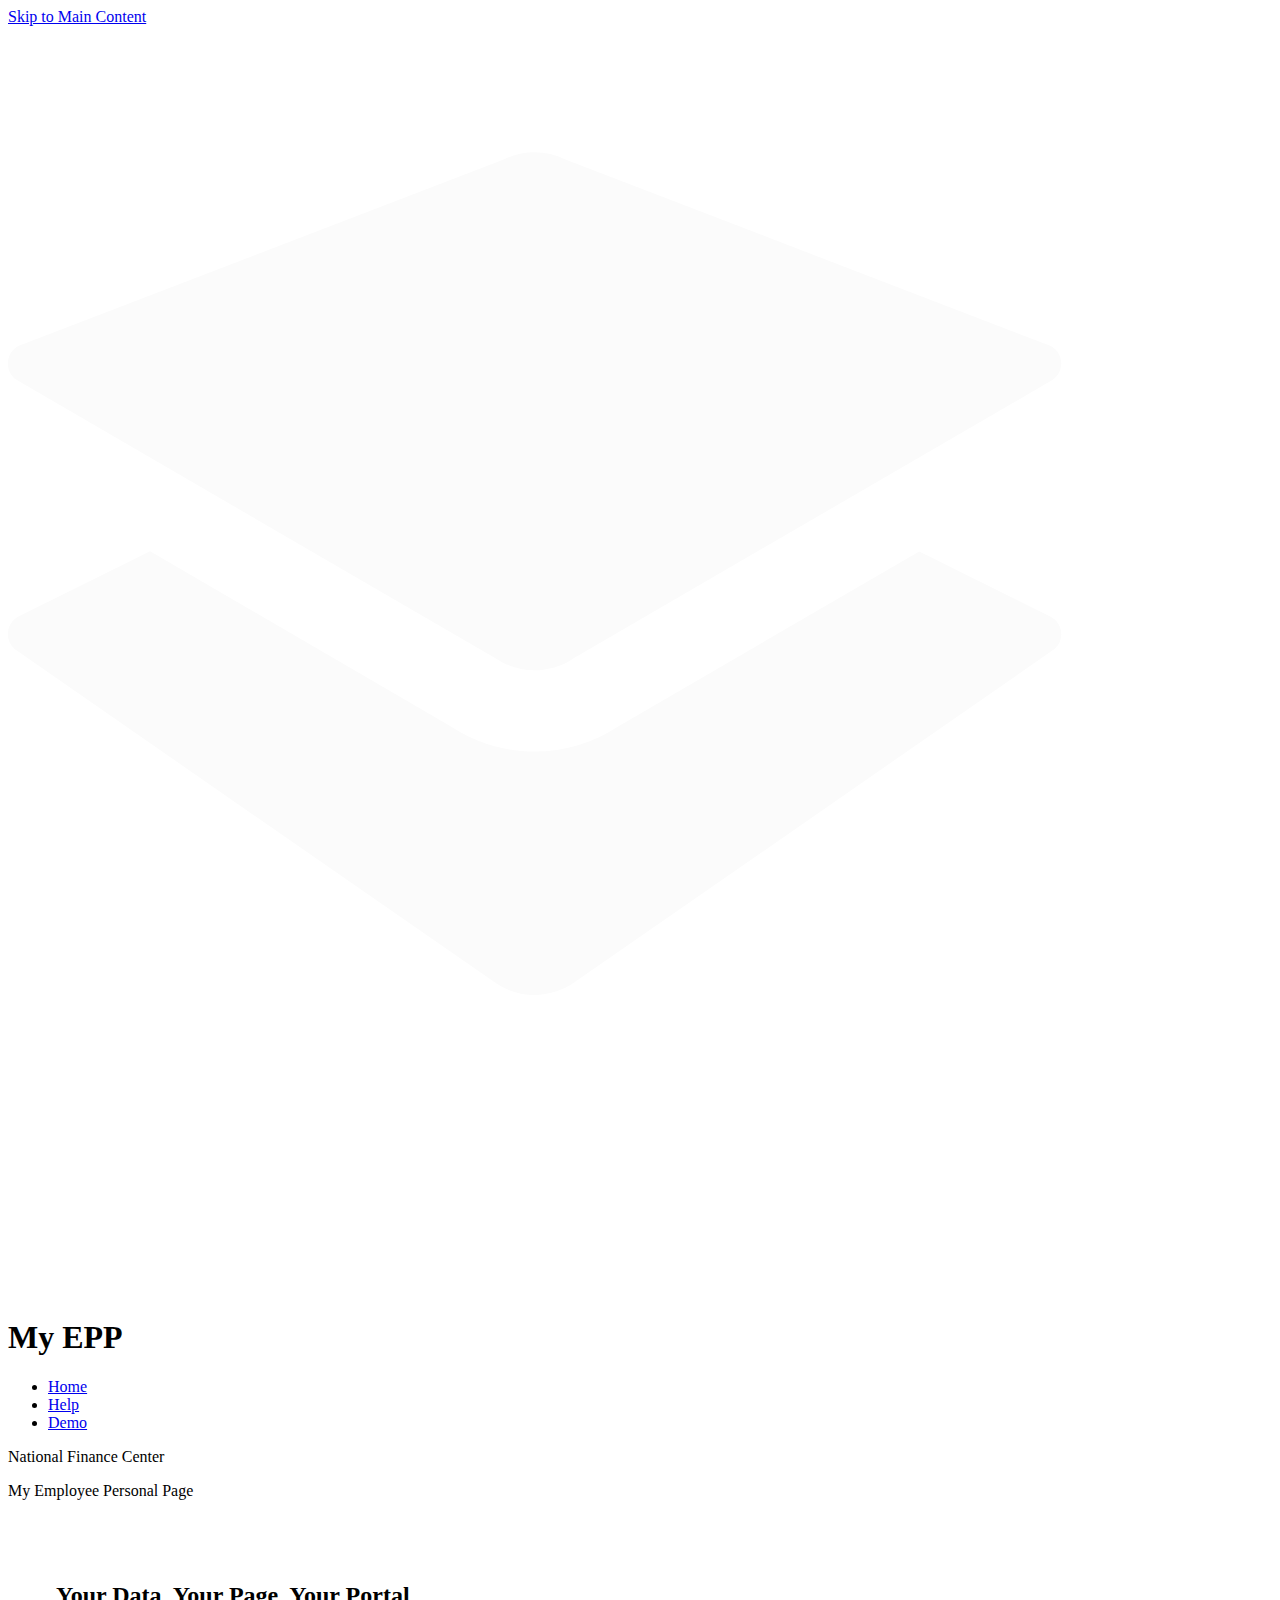
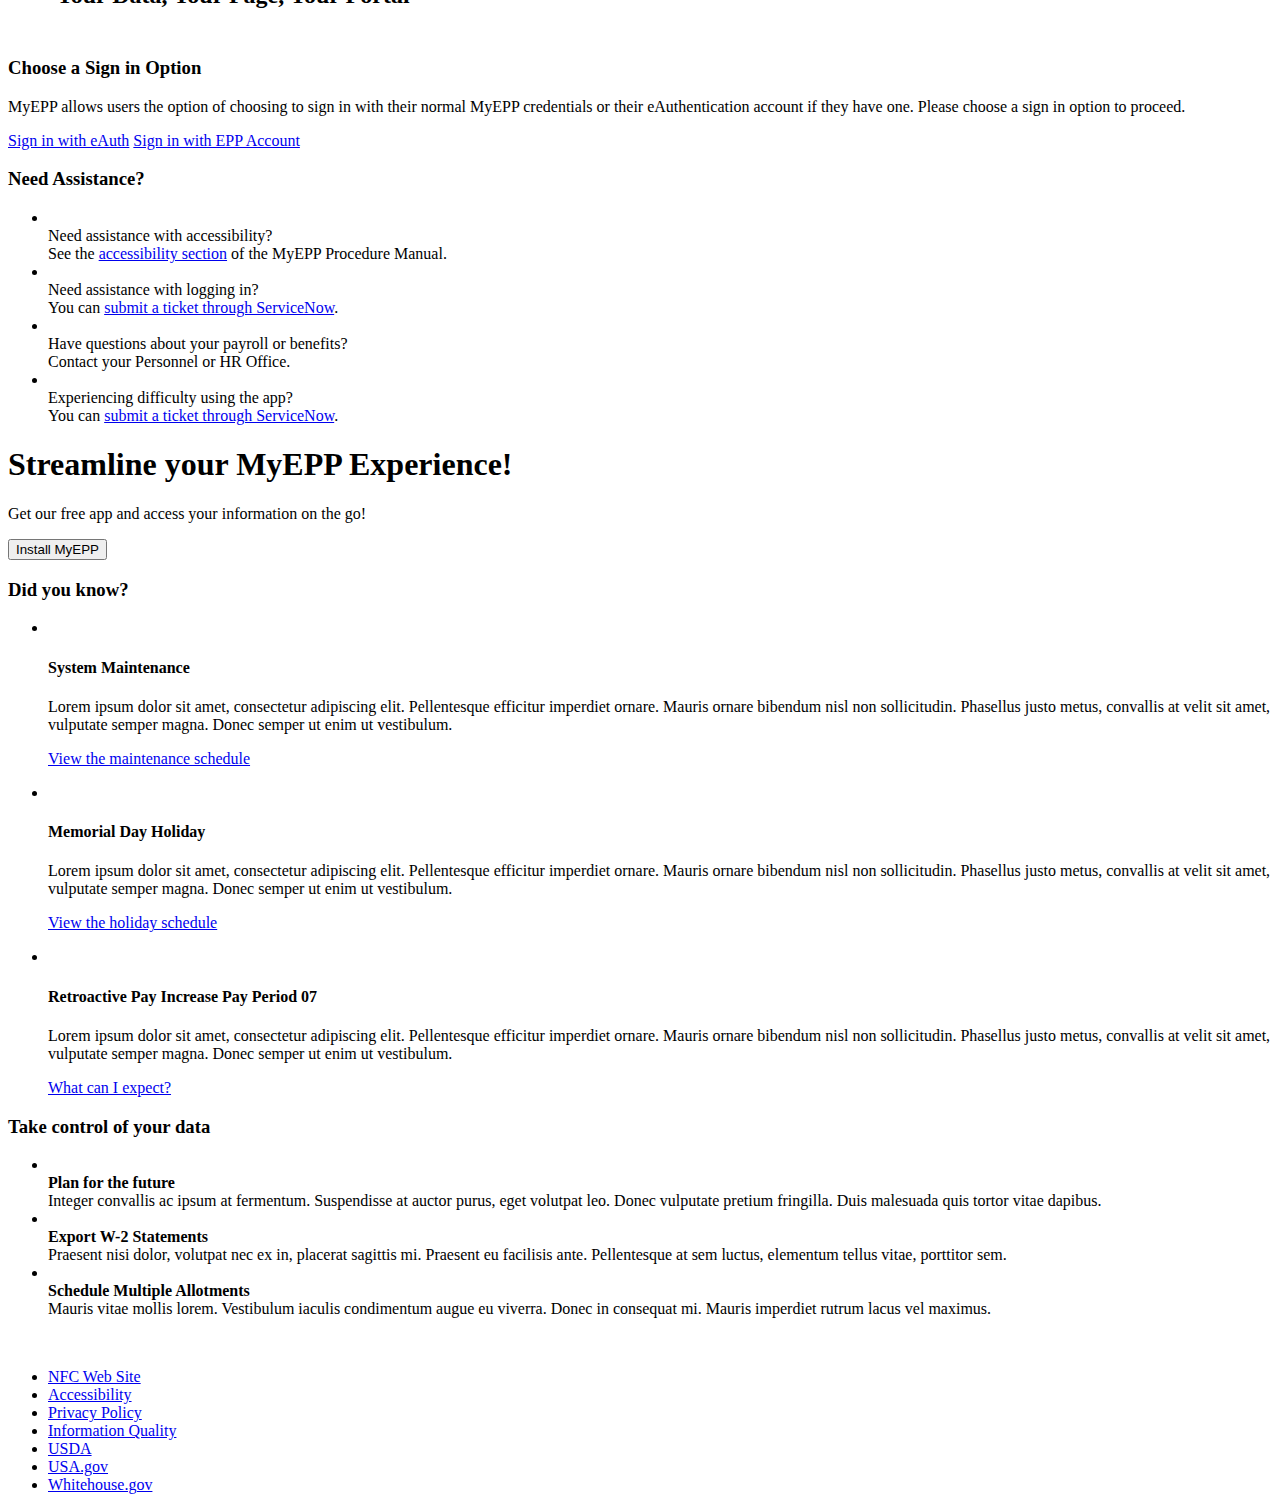
==== index.html @ 3a0acdc3 "initial commit" ====
<!DOCTYPE html>
<html lang="en">
<head>
    <meta charset="utf-8">
    <meta http-equiv="X-UA-Compatible" content="IE=edge">
    <title>My EPP</title>
	<meta name="viewport" content="width=device-width, initial-scale=1">
    <meta name="theme-color" content="#564451">
    <link rel="manifest" href="/manifest.json">
    <meta name="apple-mobile-web-app-capable" content="yes">
    <meta name="apple-mobile-web-app-status-bar-style" content="black">
    <meta name="apple-mobile-web-app-title" content="My EPP">
    <link rel="apple-touch-icon" href="/img/app-icons/512.png">
    <link href="/css/nfc.framework.css" type="text/css" rel="stylesheet">
    <link href="/css/theme.css" type="text/css" rel="stylesheet">
</head>
<body>
	<a href="#main" class="skip-content" id="skipnav">Skip to Main Content</a>
	<header class="header header--landing_page">
		<h1 class="header__logo align--left">
			<svg class="logo__icon" viewBox="0 0 24 24" role="presentation">
				<path fill="#FBFBFB" d="M9.248,11.601c0.45,0.313,1.05,0.313,1.5,0l9.088-5.281c0.236-0.164,0.21-0.518-0.048-0.646l-9.205-3.537
					c-0.368-0.183-0.802-0.183-1.17,0L0.208,5.674C-0.05,5.801-0.076,6.156,0.16,6.32L9.248,11.601z M19.788,10.811l-2.486-1.233
					l-5.725,3.327c-0.469,0.309-1.014,0.471-1.579,0.471s-1.11-0.163-1.579-0.471L2.698,9.576l-2.49,1.234
					c-0.258,0.128-0.284,0.482-0.048,0.646l9.088,6.309c0.45,0.313,1.05,0.313,1.5,0l9.088-6.309
					C20.072,11.293,20.046,10.939,19.788,10.811z"/>
			</svg>
			<span class="logo__text">My EPP</span>
	   </h1>

        <ul class="header--landing_page__menu">
            <li class="header--landing_page__menu__menu-item"><a href="/">Home</a></li>
            <li class="header--landing_page__menu__menu-item"><a href="#">Help</a></li>
            <li class="header--landing_page__menu__menu-item"><a href="#" class="button button--white">Demo</a></li>
        </ul>

	</header>
    <main id="main" class="main layout--one-column" role="main">
        <div class="landing-page__container">
            <div class="landing-page__container__banner">
                <div class="landing-page__container__banner__content">
                    <div class="landing-page__banner__text">
                        <p class="landing-page__banner__agency">National Finance Center</p>
                        <p class="landing-page__banner__app">My Employee Personal Page</p>
                    </div>
                    <img class="landing-page__banner__image" src="/img/epp_banner_comp.png" alt="" />
                </div>
            </div>
        </div>

    <h2 class="heading--large align--center" style="margin: 3rem">Your Data, Your Page, Your Portal</h2>
        
    <section class="landing-page__section flex-box" aria-label="Sign into MyEPP">
        <div class="card card--sign-in margin--auto">
            
            <h3 class="heading--medium align--center">Choose a Sign in Option</h3>

            <p>MyEPP allows users the option of choosing to sign in with their normal MyEPP credentials or their eAuthentication account if they have one. Please choose a sign in option to proceed.</p>

            <a href="warning.html" class="button button--gray button--full-width align--center">Sign in with eAuth</a>
            <a href="login.php" class="button button--gray button--full-width align--center">Sign in with EPP Account</a>

        </div>
        <div class="margin--auto">
            <h3 class="heading--medium">Need Assistance?</h3>
            <ul class="graphic-list">
                <li class="graphic-list__item">
                    <img src="img/a11y.svg" class="graphic-list__item__image" alt="" />
                    <div>
                        Need assistance with accessibility?<br>
                        See the <a href="#">accessibility section</a> of the MyEPP Procedure Manual.
                    </div>
                </li>
                <li class="graphic-list__item">
                    <img src="img/keys.svg" class="graphic-list__item__image" alt="" />
                    <div>
                        Need assistance with logging in?<br>
                        You can <a href="#">submit a ticket through ServiceNow</a>.
                    </div>
                </li>
                <li class="graphic-list__item">
                    <img src="img/benefits.svg" class="graphic-list__item__image" alt="" />
                    <div>
                        Have questions about your payroll or benefits?<br>
                        Contact your Personnel or HR Office.
                    </div>
                </li>
                <li class="graphic-list__item">
                    <img src="img/phone_gears.svg" class="graphic-list__item__image" alt="" />
                    <div>
                        Experiencing difficulty using the app?<br>
                        You can <a href="#">submit a ticket through ServiceNow</a>.
                    </div>
                </li>
            </ul>
        </div>
    </section>
    <aside class="install_pwa">
        <div style="margin: auto">
            <h1 class="heading--small">Streamline your MyEPP Experience!</h1>
            <p>Get our free app and access your information on the go!</p>
        </div>
        <button id="add_to_homescreen" class="button button--white">Install MyEPP</button>
    </aside>
    <section class="landing-page__section" aria-labelledby="did_you_know">
        <h3 id="did_you_know" class="heading--small">Did you know?</h3>
        <ul class="news-box">
            <li class="news-box__article">
                <img src="img/news/maintenance.jpg" alt="" />
                <h4 class="heading--label">System Maintenance</h4>
                <p>Lorem ipsum dolor sit amet, consectetur adipiscing elit. Pellentesque efficitur imperdiet ornare. Mauris ornare bibendum nisl non sollicitudin. Phasellus justo metus, convallis at velit sit amet, vulputate semper magna. Donec semper ut enim ut vestibulum.</p>
                <p><a href="#">View the maintenance schedule</a></p>
            </li>
            <li class="news-box__article">
                <img src="img/news/memorialday.jpg" alt="" />
                <h4 class="heading--label">Memorial Day Holiday</h4>
                <p>Lorem ipsum dolor sit amet, consectetur adipiscing elit. Pellentesque efficitur imperdiet ornare. Mauris ornare bibendum nisl non sollicitudin. Phasellus justo metus, convallis at velit sit amet, vulputate semper magna. Donec semper ut enim ut vestibulum.</p>
                <p><a href="#">View the holiday schedule</a></p>
            </li>
            <li class="news-box__article">
                <img src="img/news/payincrease.jpg" alt="" />
                <h4 class="heading--label">Retroactive Pay Increase Pay Period 07</h4>
                <p>Lorem ipsum dolor sit amet, consectetur adipiscing elit. Pellentesque efficitur imperdiet ornare. Mauris ornare bibendum nisl non sollicitudin. Phasellus justo metus, convallis at velit sit amet, vulputate semper magna. Donec semper ut enim ut vestibulum.</p>
                <p><a href="#">What can I expect?</a></p>
            </li>
        </ul>
    </section>
    <section class="landing-page__section flex-box" aria-labelledby="control-your-data">
        <div class="margin--auto">
            <h3 class="heading--small" id="control-your-data">Take control of your data</h3>
            <ul class="graphic-list">
                <li class="graphic-list__item">
                    <img src="img/wallet.svg" class="graphic-list__item__image" alt="" />
                    <div>
                        <strong>Plan for the future</strong><br>
                        Integer convallis ac ipsum at fermentum. Suspendisse at auctor purus, eget volutpat leo. Donec vulputate pretium fringilla. Duis malesuada quis tortor vitae dapibus.
                    </div>
                </li>
                <li class="graphic-list__item">
                    <img src="img/export.svg" class="graphic-list__item__image" alt="" />
                    <div>
                        <strong>Export W-2 Statements</strong><br>
                        Praesent nisi dolor, volutpat nec ex in, placerat sagittis mi. Praesent eu facilisis ante. Pellentesque at sem luctus, elementum tellus vitae, porttitor sem.
                    </div>
                </li>
                <li class="graphic-list__item">
                    <img src="img/mobile_payments.svg" class="graphic-list__item__image" alt="" />
                    <div>
                        <strong>Schedule Multiple Allotments</strong><br>
                        Mauris vitae mollis lorem. Vestibulum iaculis condimentum augue eu viverra. Donec in consequat mi. Mauris imperdiet rutrum lacus vel maximus. 
                    </div>
                </li>
            </ul>
        </div>
        <img src="img/data_analysis.svg" class="margin--auto" style="max-width: 600px;width:100%" alt="" />
    </section>
        
        
    
    </main>
    <footer id="footer" class="footer">
        <ul class="footer__menu">
			<li class="footer__menu__item"><a href="https://nfc.usda.gov/">NFC Web Site</a></li>
            <li class="footer__menu__item"><a href="https://nfc.usda.gov/AdditionalResources/accessibility.php" target="_blank">Accessibility</a></li>
            <li class="footer__menu__item"><a href="https://www.nfc.usda.gov/AdditionalResources/privacy_policy.php">Privacy Policy</a></li>
            <li class="footer__menu__item"><a href="https://www.nfc.usda.gov/AdditionalResources/information_quality.php" target="_blank">Information Quality</a></li>
            <li class="footer__menu__item"><a href="https://www.usda.gov" target="_blank">USDA</a></li>
            <li class="footer__menu__item"><a href="http://www.usa.gov" target="_blank">USA.gov</a></li>
	        <li class="footer__menu__item"><a href="https://www.whitehouse.gov" target="_blank">Whitehouse.gov</a></li>
        </ul>

    </footer>
    <script src="/js/jquery-3.4.1.min.js"></script>
	<script src="/js/nfc.framework.js"></script>
	<script src="/js/epp.js"></script>
	<script>
		$('#dd__menu').DropDown();
	</script>
</body>
</html>
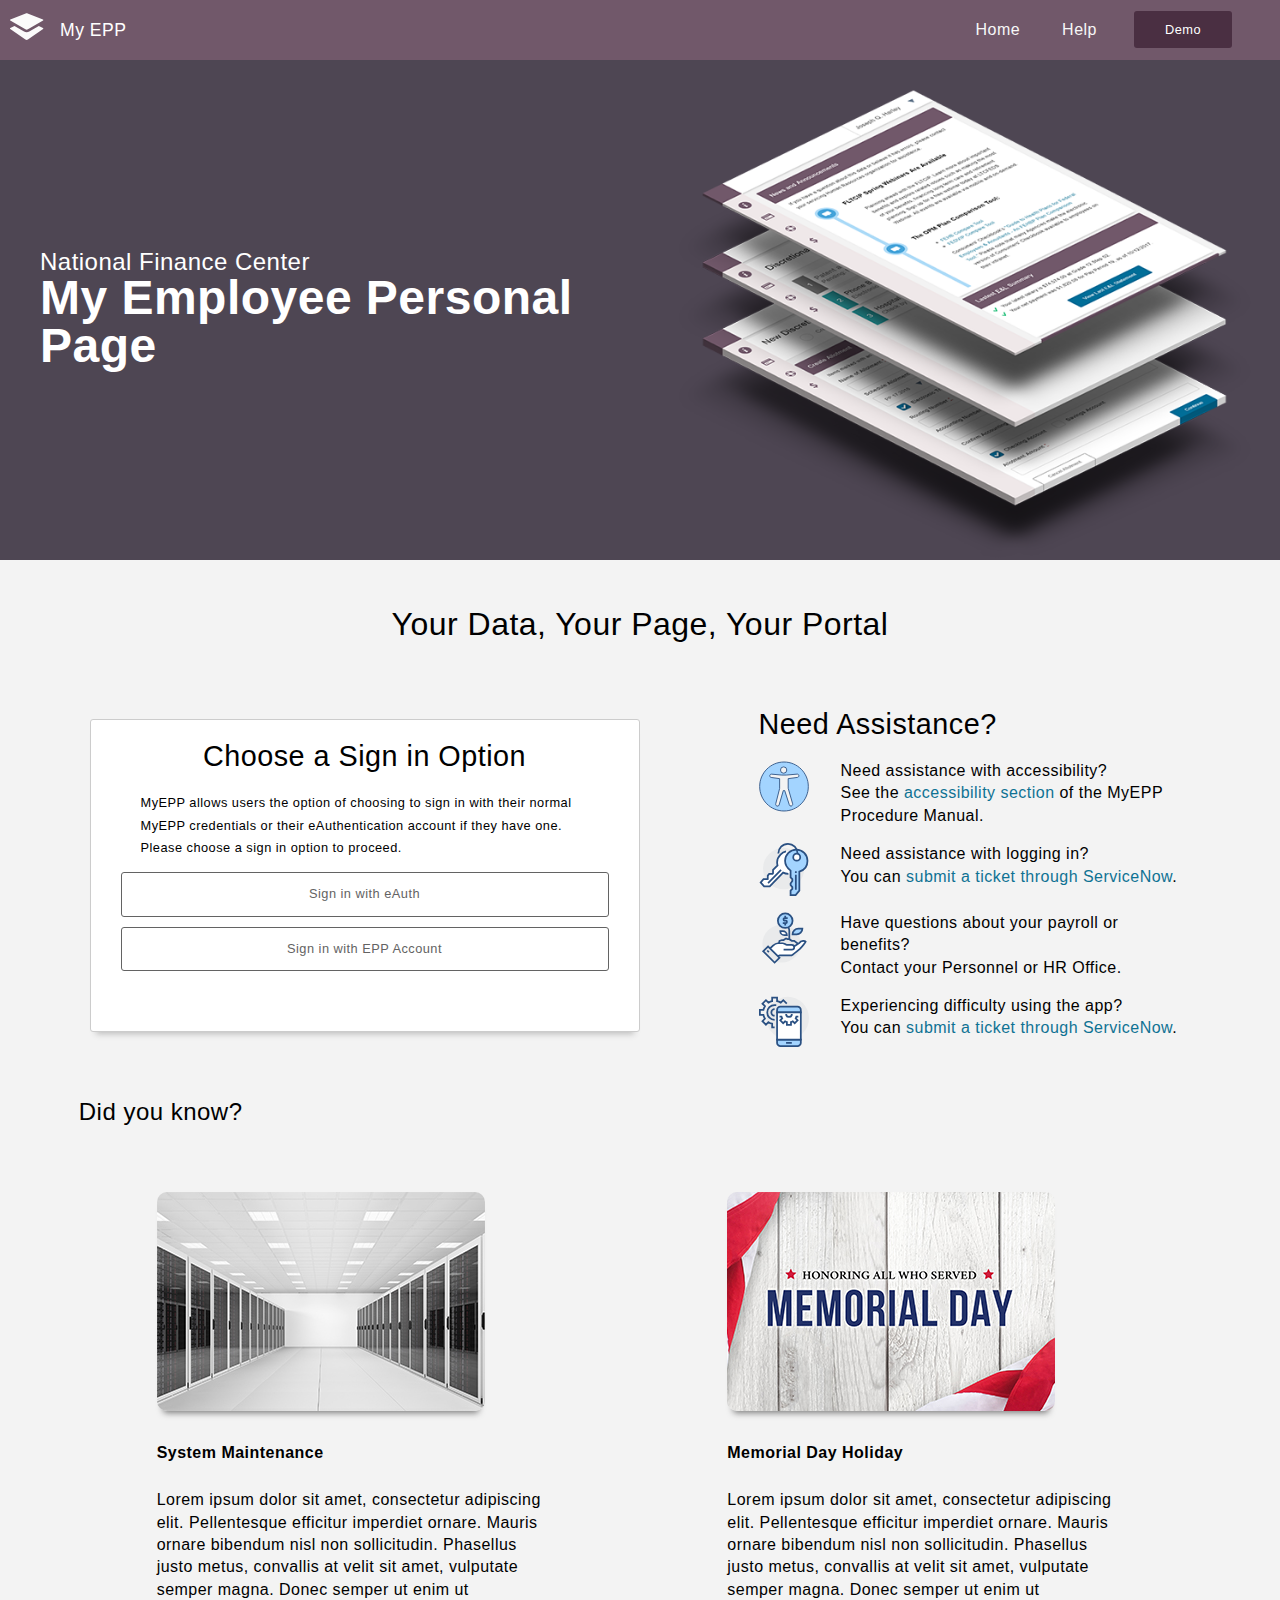
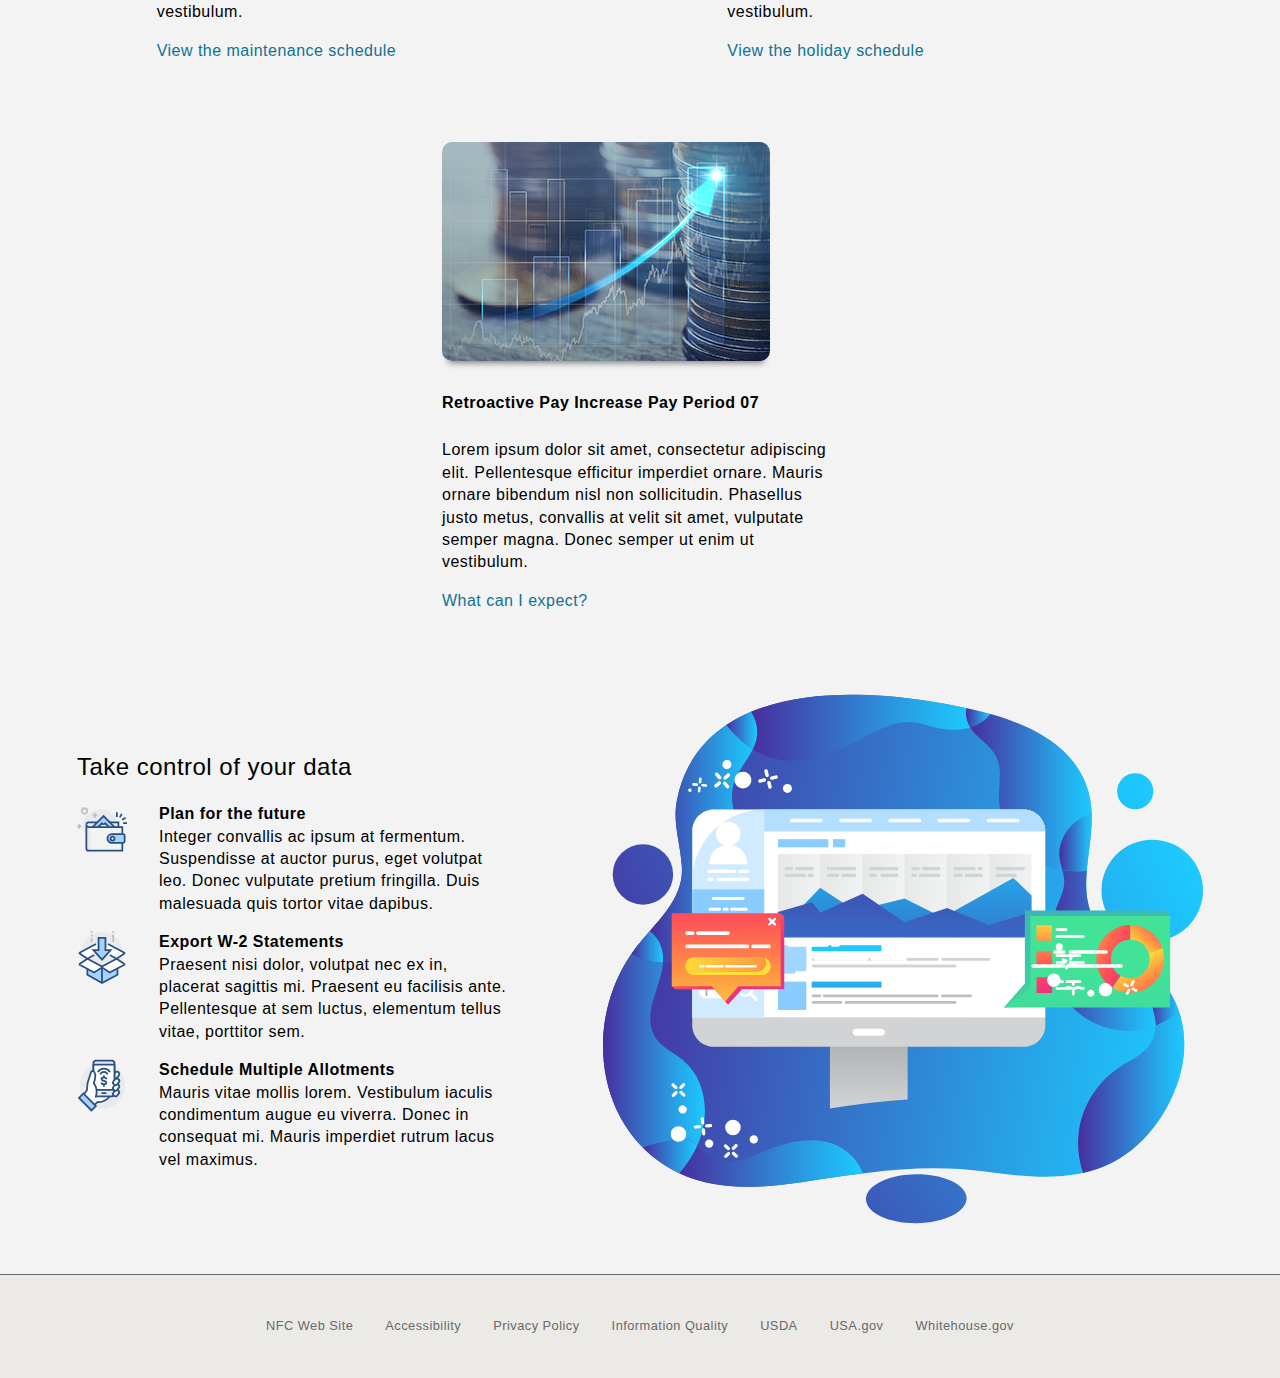
==== commit abe77b1b: "update" ====
--- a/index.html
+++ b/index.html
@@ -10,7 +10,7 @@
     <meta name="apple-mobile-web-app-capable" content="yes">
     <meta name="apple-mobile-web-app-status-bar-style" content="black">
     <meta name="apple-mobile-web-app-title" content="My EPP">
-    <link rel="apple-touch-icon" href="/img/app-icons/512.png">
+    <link rel="apple-touch-icon" href="/img/app-icons/apple-icon.png">
     <link href="/css/nfc.framework.css" type="text/css" rel="stylesheet">
     <link href="/css/theme.css" type="text/css" rel="stylesheet">
 </head>
--- a/css/nfc.framework.css
+++ b/css/nfc.framework.css
@@ -0,0 +1,3010 @@
+/* ==========================================================================
+   Base CSS Styles
+   ========================================================================== */
+
+/**
+ * 
+ *
+ */
+ 
+* { box-sizing: border-box; }
+
+html, body {
+    margin: 0;
+    font-family: sans-serif;
+    line-height: 1.4rem;
+	letter-spacing: .03rem;
+	height: 100vh;
+}
+
+body {
+    background-color: #f3f3f3;
+	font-size: 16px;
+	display: grid;
+    grid-template-columns: 250px auto;
+    grid-template-rows: 60px auto;
+	/* IE Fix */
+	display: -ms-grid;
+    -ms-grid-columns: 250px 1fr;
+    -ms-grid-rows: 60px 1fr;
+}
+
+ins {
+	text-decoration: none;
+}
+
+a {
+    text-decoration: none;
+    color: #0f7293;
+}
+
+a:hover {
+    text-decoration: underline;
+}
+
+:focus {
+    outline: 0;
+    border-color: #1589ee;
+    box-shadow: 0 0 3px #0070D2;
+}
+
+/* IE 11 is putting focus on body element, so visually we hide that since the body element shouldn't receive focus */
+body:focus {
+    outline: 0;
+    border: none;
+    box-shadow: none;
+}
+
+input[type="text"]::-webkit-input-placeholder {
+  color: #595959;
+  font-size: .8rem;
+}
+
+input[type="text"]:-moz-placeholder { /* Firefox 18- */
+  color: #595959;
+  font-size: .8rem;
+}
+
+input[type="text"]::-moz-placeholder { /* Firefox 19+ */
+  color: #595959;
+  font-size: .8rem;
+}
+
+input[type="text"]:-ms-input-placeholder { /* IE 10+ */
+  color: #595959;
+  font-size: .8rem;
+}
+
+input[type="text"]::-ms-input-placeholder { /* Edge */
+  color:#595959;
+  font-size: .8rem;
+}
+
+input[type="text"]:placeholder-shown { /* Standard one last! */
+  color: #595959;
+  font-size: .8rem;
+}
+
+main, header, nav, aside, footer {
+	display: block;
+}
+
+svg { pointer-events: none; } /* IE11 and Edge fix for improper event propagation on SVG USE elements (https://stackoverflow.com/a/26963621) */
+
+
+/* ==========================================================================
+   Application Layout
+   ========================================================================== */
+
+/**
+ * Each application can consist of either a two column or three column layout.
+ * The first column is always the navigation (<nav>), second column is main (<main>) content,
+ * and the option addition of a third (<aside>) column is available.
+ * 
+ *
+ */
+
+.header {
+	display: flex;
+	justify-content: space-between;
+	align-content: center;
+	width: 100%;
+	height: 60px;
+	background-color: #ffffff;
+	white-space: nowrap;
+	box-shadow: 0 8px 6px -6px rgb(189, 189, 189);
+	grid-column-start: 1;
+    grid-column-end: span 2;
+	grid-row-start: 1;
+	/* IE Fix */
+	-ms-grid-column: 1;
+   	-ms-grid-column-span: 2;
+	-ms-grid-row: 1;
+}
+
+.header__logo {
+	width: 250px;
+	margin: 0;
+	background-color: #139dcc;
+	color: #ffffff;
+	text-align: center;
+	font-weight: normal;
+	position: relative;
+	z-index: 1;
+	vertical-align: middle;
+	transition: .3s ease width;	
+	flex-shrink: 0;
+	display: flex;
+	align-items: center;
+}
+
+.logo__icon {
+	width: 40px;
+	height: 40px;
+	margin: 0 10px;
+	vertical-align: middle;
+}
+
+.logo__text {
+	font-size: 1.1rem;
+    vertical-align: middle;
+	display: block;
+}
+
+main {
+    display: block;
+}
+
+.sidebar {
+	height: 100%;
+    background-color: #f7f7f7;
+    width: 310px;
+    color: #393939;
+    padding: 20px 10px 0;
+    position: absolute;
+    top: 59px;
+    right: 0;
+    transition: .3s ease width;
+}
+
+.layout--one-column {
+    grid-column-end: span 2;
+	grid-row-start: 2;
+	/* IE Fix */
+	-ms-grid-column-span: 2;
+	-ms-grid-row: 2;
+}
+
+.layout--two-column {
+	grid-column-start: 2;
+	grid-row-start: 2;
+	/* IE Fix */
+	-ms-grid-column: 2;
+	-ms-grid-row: 2;
+}
+
+.collapse-navigation {
+	grid-template-columns: 60px auto;
+	/* IE Fix */
+	-ms-grid-columns: 60px 1fr;
+}
+
+.collapse-navigation .header__logo {
+    width: 60px;
+}
+
+.collapse-navigation .logo__icon {
+	margin: auto;
+	position: absolute;
+	top: 0;
+	left: 0;
+	right: 0;
+	bottom: 0;
+}
+
+.collapse-navigation .logo__text {
+    text-indent: -9999px;
+}
+
+.collapse-navigation .menu__container {
+    width: 60px;
+}
+
+.collapse-navigation .menu .menu__item {
+    padding: 14px;
+    position: relative;
+}
+
+.collapse-navigation .menu .menu__item + dd {
+    left: 59px;
+}
+
+.collapse-navigation .menu__item .icon {
+    float: none;
+    margin: 0;
+}
+
+.collapse-navigation .menu__item__label {
+	background-color: #333333;
+	color: #ffffff;
+	padding: 5px 10px;
+	border-radius: 0 5px 5px 0;
+	position: relative;
+	top: 0;
+	left: 40px;
+	opacity: 0;
+	transition: .3s ease opacity, .3s ease transform;
+	display: inline-block;
+	transform-origin: left;
+	transform: scale(0);
+}
+
+.collapse-navigation .menu__item:hover .menu__item__label, .menu__item:focus .menu__item__label {
+	opacity: 1;
+	transform: scale(1);
+}
+
+.collapse-navigation .menu__item__label:before {
+    content: '';
+    border-color: transparent #333333 transparent transparent;
+    border-style: solid;
+    border-width: 16px;
+    height: 0px;
+    width: 0px;
+    position: absolute;
+    left: -32px;
+    top: 0px;
+}
+
+/* ==========================================================================
+   Utility Classes
+   ========================================================================== */
+
+/**
+ * This section declares the utility classes for alignment, floats, floating columns, etc.
+ *
+ */
+
+/* Alignment modifiers
+   ========================================================================== */
+
+.align--center {
+	text-align: center;
+}
+
+.align--right {
+	text-align: right;
+}
+
+.align--left {
+	text-align: left;
+}
+
+.align--top {
+	vertical-align: top;
+}
+
+.align--middle {
+	vertical-align: middle;
+}
+
+.align--bottom {
+	vertical-align: bottom;
+}
+
+/* Position modifiers
+   ========================================================================== */
+
+.position--top {
+	position: absolute;
+    top: 0;
+}
+
+.position--right {
+	position: absolute;
+    right: 0;
+}
+
+.position--bottom {
+	position: absolute;
+    bottom: 0;
+}
+
+.position--left {
+	position: absolute;
+    left: 0;
+}
+
+.position--center {
+	position: absolute;
+    top: 0;
+    bottom: 0;
+    left: 0;
+    right: 0;
+    height: 1.3rem;
+    margin: auto;
+	padding: 0 5px;
+}
+
+.position--relative {position: relative;}
+
+
+/* Float modifiers
+   ========================================================================== */
+
+.float--right {
+	float: right;
+	margin: 0 0 0 20px;
+	max-width: 100%;
+}
+
+.float--left {
+	float: left;
+	margin: 0 20px 0 0;
+	max-width: 100%;
+}
+
+.float--clearfix {
+	clear: both;
+}
+
+.float--two-columns {
+	width: 45%;
+}
+
+.float--three-columns {
+	width: 30%;
+}
+
+/* Margin modifiers
+   ========================================================================== */
+
+.margin--auto {
+    margin: auto !important;
+}
+
+
+/* Overflow classes
+   ========================================================================== */
+
+.overflow--visible {
+	overflow: visible;
+}
+
+.overflow--hidden {
+	overflow: hidden;
+}
+
+.--vertical-scroll {
+	overflow-y: auto;
+}
+
+.--horizontal-scroll {
+	overflow-x: auto;
+}
+
+/* ==========================================================================
+   Typography
+   ========================================================================== */
+
+/**
+ * This section declares the utility classes for headings, paragraps, and more.
+ *
+ */
+
+.heading--large {
+	font-size: 2rem !important;
+	font-weight: normal !important;
+	line-height: 2rem;
+	margin: 20px 0;
+}
+
+.heading--medium {
+	font-size: 1.8rem !important;
+	font-weight: normal !important;
+	line-height: 2rem;
+	margin: 20px 0;
+}
+
+.heading--small {
+	font-size: 1.5rem !important;
+	font-weight: normal !important;
+	line-height: 2rem;
+	margin: 20px 0;
+}
+
+.heading--label {
+	font-size: 1rem !important;
+	font-weight: bold !important;
+	line-height: 2rem;
+	margin: 20px 0;
+}
+
+/* Striped headers with color modifiers (default is gray)
+   ========================================================================== */
+
+.heading--striped {
+	background-size: 40px 40px;
+	background-image: linear-gradient(135deg, rgba(255, 255, 255, .05) 25%, transparent 25%, transparent 50%, rgba(255, 255, 255, .05) 50%, rgba(255, 255, 255, .05) 75%, transparent 75%, transparent);
+	background-color: #5f5f5f;
+    color: #ffffff;
+	/*padding: .5em 1rem;*/
+	border-radius: 3px 3px 0 0;
+}
+
+.heading--striped.heading--striped-blue {
+	background-color: #016e98;
+}
+
+.heading--striped.heading--striped-green {
+	background-color: #37884f;
+}
+
+.heading--striped.heading--striped-red {
+	background-color: #883737;
+}
+
+/* Text adjustments
+   ========================================================================== */
+   
+   .nowrap {
+	   white-space:nowrap;
+   }
+
+/* ==========================================================================
+   Icon Styles
+   ========================================================================== */
+
+/**
+ * 
+ *
+ */
+
+.icon {
+    width: 31px;
+    height: 30px;
+	fill: #5f697b;
+    display: inline;
+    margin: 0 auto;
+	vertical-align: middle;
+	flex-shrink: 0;
+	transition: .3s ease fill;
+}
+
+.icon--small {
+	width: 20px;
+	height: 20px;
+}
+
+.icon--medium {
+  width: 50px;
+  height: 50px;
+  fill: rgb(43, 49, 65);
+}
+
+.icon--large {
+  width: 100px;
+  height: 100px;
+  fill: rgb(43, 49, 65);
+}
+
+.heading__icon {
+	margin: 0 10px 0 0;
+}
+
+.icon--primary {
+	fill: #139dcc;
+}
+
+.icon--secondary {
+	fill: #ffffff;
+}
+
+/* ==========================================================================
+   Links
+   ========================================================================== */
+
+.link__container {
+	overflow: hidden;
+	padding: 30px 0;
+}
+
+.link--cover {
+	position: absolute;
+    top: 0;
+    left: 0;
+	right: 0;
+	margin: auto;
+    background: rgba(14,77,99, 0.95);
+	color: #ffffff;
+	font-size: 1.2rem;
+	height: 150%;
+	opacity: 0;
+	transition: .2s ease opacity;
+}
+
+.link--cover:hover, .link--cover:focus {
+	opacity: 1;
+}
+
+.link__text {
+	position: absolute;
+    left: 0;
+    right: 0;
+    margin: auto;
+    top: 30%;
+    text-align: center;
+	padding: 0 5px;
+}
+
+header a:link, header a:visited {
+    width: 59px;
+    height: 60px;
+	background-color: #ffffff;
+    display: block;
+    text-align: center;
+	border: none;
+    border-left: 1px solid #f2f2f6;
+	border-radius: 0;
+    font-size: .8rem;
+    color: #5f697b;
+	padding: 5px 0 0 0;
+	margin: 0;
+	transition: ease background .3s, color .3s;
+}
+
+header a:hover {
+	background-color: #139dcc;
+	color: #ffffff;
+	text-decoration: none;
+}
+
+header a:hover .icon {
+	fill: #ffffff;
+}
+
+/* ==========================================================================
+   Buttons
+   ========================================================================== */
+
+/**
+ * Buttons, links that look like buttons, and input buttons all should have
+ * consistent and uniform styling. Links should look like links, and navigate the
+ * user to a new page/screen. If a link should behave like a button, consider using
+ * a <button>. If that is not feasible use the .button class and consider using ARIA.
+ *
+ */
+
+.button-group {
+	list-style: none;
+    margin: 0;
+    padding: 20px 0;
+}
+
+.button-group--directional {
+    overflow: hidden;
+    display: flex;
+    justify-content: space-between;
+    flex-wrap: wrap;
+}
+
+.button-group--directional button:first-child, .button-group--directional .button:first-child, .button-group--directional input[type="submit"]:first-child, .button-group--directional input[type="reset"]:first-child {
+	margin-right: auto;
+}
+
+.button-group .button, .button-group button, .button-group--directional .button, .button-group--directional button {
+    display: inline-block;
+    margin: 5px;
+}
+
+.button, button, .pagination__button, input[type="submit"], input[type="reset"] {
+	padding: 10px 30px;
+	background-color: #ffffff;
+	border: 1px solid transparent;
+	text-decoration: none;
+	border-radius: 3px;
+	display: inline;
+	margin: 10px auto;
+	cursor: pointer;
+	font-size: .8rem;
+    position: relative;
+	transition: ease background .3s, color .3s;
+}
+
+.button--has-icon-left {
+	padding-left: 10px;
+}
+
+.button--has-icon-right {
+	padding-right: 10px;
+}
+
+.button--has-icon-left .icon {
+    margin: 0 10px 0 0;
+}
+
+.button--has-icon-right .icon {
+    margin: 0 0 0 10px;
+}
+
+.button--full-width {
+	display: block;
+	width: 100%;
+}
+
+.button:not(.button--icon):before {
+    content: '';
+    box-shadow: 0 10px 10px -8px rgb(86, 86, 86);
+    position: absolute;
+    top: 0;
+    left: 0;
+    bottom: 0;
+    right: 0;
+    margin: auto;
+    border-radius: 3px;
+    opacity: 0;
+    transition: .3s ease opacity;
+}
+
+.button:hover:before {
+    opacity: 1;
+}
+
+.button:hover, button:hover, .pagination__button:hover {
+	text-decoration: none;
+}
+
+/* Search button to be used in a navigation menu (mobile only)
+   ========================================================================== */
+
+.button.menu__search--button {
+    background: none;
+    border: none;
+    border-radius: 0;
+    margin: 0;
+    padding: 14px;
+    width: 60px;
+	display: none;
+}
+
+.menu__search--button .menu__item__label {padding: 9px 10px;}
+
+/* Blue button modifiers
+   ========================================================================== */
+
+.button--blue {
+    background-color: #016e98;
+    color: #ffffff;
+}
+
+.button--blue:hover, .button--blue:focus {
+	background-color: #185a71;
+}
+
+.button--blue .icon {
+	fill: #ffffff;
+}
+
+/* Gray Button (Used for secondary actions) modifiers
+   ========================================================================== */
+
+.button--gray {
+	border-color: #636363;
+	background-color: #ffffff;
+	color: #636363;
+}
+
+.button--gray:hover, .button--gray:focus {
+	background-color: #636363;
+	color: #ffffff;
+}
+
+.button--gray:hover .icon, .button--gray:focus .icon {
+	fill: #ffffff;
+}
+
+/* White button modifiers
+   ========================================================================== */
+
+.button--white {
+	background-color: #ffffff;
+	color: #002b68;
+}
+
+.button--white .icon {
+	fill: #002b68;
+}
+
+.button--white:hover, .button--white:focus { 
+	background-color: #2a76a9;
+	color: #ffffff;
+}
+
+.button--white:hover .icon, .button--white:focus .icon { 
+	fill: #ffffff;
+}
+
+/* Icon Only Button modifiers */
+
+.button--icon {
+	padding:0;
+	vertical-align:middle;
+	margin: auto;
+}
+
+/* Disabled Button modifiers
+   ========================================================================== */
+   
+.button--disabled, .button[disabled], [disabled] {
+    background-color: #a9a9a9;
+    color: #ffffff;
+    border-color: #989898;
+    pointer-events: none;
+	
+}
+
+.button--disabled .icon, .button[disabled="true"] {
+	fill: #ffffff;
+	
+}
+
+.button--disabled:hover, .button[disabled="true"]:hover, .button--disabled:focus, .button[disabled="true"]:focus {
+	background-color: #cccccc;
+	color: #565656;
+	pointer-events: none;
+	
+}
+
+.button--disabled:hover .icon, .button[disabled="true"]:hover .icon, .button--disabled:focus .icon, .button[disabled="true"]:focus .icon {
+	fill: #565656;
+}
+
+
+/* ==========================================================================
+   Content Blocks
+   ========================================================================== */
+
+/**
+ * Does is hold content? It's here. Basic styling for sectioning elements, callouts,
+ * lists, definition lists, etc.
+ *
+ * 
+ *
+ */
+
+.page__header > .heading--label:first-child, .page__header > .heading--small:first-child, .page__header > .heading--medium:first-child, .page__header > .heading--large:first-child {
+	margin: 0;
+    padding: 0;
+    flex-grow: 1;
+}
+
+.page__header {
+	background: #ffffff;
+    padding: 20px;
+    margin: 10px 0 25px 0;
+    box-shadow: 0 1px 4px 0 rgba(0,0,0,0.1);
+    position: relative;
+    min-height: 74px;
+    display: flex;
+    align-items: center;
+    justify-content: space-between;
+    flex-wrap: wrap;
+}
+
+/* Definition list
+   ================================================================================ */
+   
+.definition__list {
+	list-style: none;
+	margin: 20px 0;
+    padding: 0 5px;
+	overflow: hidden;
+}
+
+.definition__term {
+    margin: 0 0 10px;
+}
+
+.definition__attribute {
+    color: #595959;
+	margin: 0;
+}
+
+/* Sign in Card
+   ========================================================================== */
+   
+.circle-mask {
+	border-radius: 50%;
+	margin: 20px 0;
+}
+
+.avatar__background {
+	fill: #cccccc;
+}
+
+.avatar__image {
+	fill: #eaeaea;
+}
+
+.card.card--sign-in {
+	background-color: #ffffff;
+    max-width: 550px;
+    margin: 5% auto auto;
+    border: 1px solid #cccccc;
+    border-radius: 3px;
+    position: relative;
+    -webkit-box-shadow: 0 8px 6px -6px rgb(189, 189, 189);
+    -moz-box-shadow: 0 8px 6px -6px rgb(189, 189, 189);
+    box-shadow: 0 8px 6px -6px rgb(189, 189, 189);
+    font-size: .8rem;
+    padding: 0 30px 50px;
+}
+
+
+/* Grid Layout
+   ========================================================================== */
+   
+
+/* Basic Grid Layout */
+
+   .grid {
+		/* display: flex; */
+		/* justify-content: center; */
+		display: table;
+		padding: 10px;
+		/*max-width: 90%;*/
+		margin: auto;
+		border-spacing: 30px;
+	}
+	
+	.grid--two-column .grid__cell {
+		width: 50%;
+	}
+	
+	.grid--three-column .grid__cell {
+		width: 33%;
+	}
+	
+	.grid--four-column .grid__cell {
+		width: 25%;
+	}
+	
+	.grid__cell {
+		border-radius: 3px;
+		max-width: 400px;
+		display: table-cell;
+	}
+
+/* Masonry Grid Layout */
+
+.masonry-grid {
+	margin: 0 auto;
+	column-width: 400px;
+	-moz-column-width: 400px;
+	-webkit-column-width: 400px;
+	column-gap: 1rem;
+	-moz-column-gap: 1rem;
+	-webkit-column-gap: 1rem;
+	column-count: 1;
+	-moz-column-count: 1;
+	-webkit-column-count: 1;
+	overflow: visible;
+}
+
+.masonry-grid__cell .card {
+	max-width: 100%;
+}
+
+.masonry-grid--two-column {
+	column-count: 2;
+	-moz-column-count: 2;
+	-webkit-column-count: 2
+}
+
+.masonry-grid--three-column {
+	column-count: 3;
+	-moz-column-count: 3;
+	-webkit-column-count: 3
+}
+
+.masonry-grid--four-column {
+	column-count: 4;
+	-moz-column-count: 4;
+	-webkit-column-count: 4
+}
+
+.masonry-grid .masonry-grid__cell {
+	padding-bottom: 10px;
+	width: auto;
+	-webkit-column-break-inside: avoid; /* Chrome, Safari, Opera */
+	page-break-inside: avoid; /* Firefox */
+	break-inside: avoid; /* IE 10+ */
+	
+}
+
+.masonry-grid__cell .card, .masonry-grid__cell div, .masonry-grid__cell table, .masonry-grid__cell table tr {
+	margin: auto;
+	-webkit-column-break-inside: avoid; /* Chrome, Safari, Opera */
+	page-break-inside: avoid; /* Firefox */
+	break-inside: avoid; /* IE 10+ */
+}
+
+/* Span All Columns */
+.masonry-grid .masonry-grid__cell--span {
+	-webkit-column-span: all;
+    column-span: all;
+}
+
+/* Main page banner
+   ========================================================================== */
+
+.banner {
+	background-size: cover;
+	overflow: visible;
+	position: relative;
+	padding: 40px 10px 40px 10px;
+	margin: 0 0 40px 0;
+}
+
+.banner__iris {
+	background-image: url(../img/background.jpg);
+	background-color: #001b51;
+	background-repeat: no-repeat;
+}
+
+.banner__header {
+  color: #ffffff;
+}
+
+.banner__tagline {
+	color: #ffffff;
+	display: block;
+	margin: 0 0 53px 0;
+  
+}
+
+.banner p {
+    color: #ffffff;
+    font-size: 1.3rem;
+    margin: 0 0 16px 0;
+}
+
+.banner .button {
+    display: block;
+    margin: 30px auto 0;
+	font-size: 1rem;
+}
+
+/* Floating Labels
+   ========================================================================== */
+
+.floating-label {
+	position: relative;
+	margin: 0;
+	display: flex;
+	align-items: center;
+	vertical-align: middle;
+}
+
+.header .floating-label {
+	display: inline-flex;
+}
+
+.floating-label label {
+	position: absolute;
+	left: 8px;
+	top: calc(50% - 12px);
+	padding-left: 42px;
+	margin: 0;
+	opacity: 0;
+	transition: .3s ease transform, .3s ease font, .3s ease opacity;
+}
+
+.floating-label .icon {
+	margin-left: 8px;
+	order: 1;
+}
+
+.floating-label input {
+	order: 2;
+}
+
+.header .floating-label input {
+	border: none;
+	border-right: 1px solid #e1e1e1;
+}
+
+
+.floating-label input:not(:placeholder-shown) {
+	padding: 9px 10px 0;
+}
+
+.floating-label input:not(:placeholder-shown) + label{
+	font-size: .8rem;
+	transform: translateY(-14px);
+	color: #016e98;
+	opacity: 1;
+}
+
+.placeholder--hidden {
+	padding: 9px 10px 0 !important;
+}
+
+.placeholder--hidden + label {
+	font-size: .8rem;
+	transform: translateY(-14px);
+	color: #016e98;
+	opacity: 1;
+}
+
+.floating-label input:not(:placeholder-shown) ~ .icon {
+	fill: #016e98;
+}
+
+.placeholder--hidden ~ .icon {
+	fill: #016e98;
+}
+
+/* Table View
+   ========================================================================== */
+   
+table {
+	/*table-layout: fixed;*/
+	margin: 0;
+	padding: 0;
+	border: 1px solid #e1e1e1;
+	border-collapse: collapse;
+	width: 100%;
+	background-color: #ffffff;
+}
+
+table th {
+	font-weight: bold;
+	text-align: left;
+}
+
+table td, table th {
+	border: none;
+	border-bottom: 1px solid #e1e1e1;
+	padding: 8px;
+	word-break: break-word;
+}
+
+.table--zebra-striped tr:nth-child(odd)  {
+	/*background-color: rgb(227, 241, 249);*/
+	background-color: #eceff3;
+}
+   
+
+/* Card View
+   ========================================================================== */
+
+.card {
+	background-color: #ffffff;
+    max-width: 750px;
+   	margin: 10px auto;
+    border: 1px solid #eaeaea;
+    border-radius: 3px;
+    position:relative;
+    -webkit-box-shadow:0 8px 6px -6px rgb(189, 189, 189);
+    -moz-box-shadow:0 8px 6px -6px rgb(189, 189, 189);
+    box-shadow: 0 8px 6px -6px rgb(189, 189, 189);
+    font-size: .8rem;
+    page-break-inside: avoid;
+}
+
+.card.card--full-width {
+	max-width: 100%;
+}
+
+.card table {
+	border: none;
+}
+
+.card p {
+    padding: 0 20px;
+}
+
+
+.card .list--table {
+    padding: 0;
+	margin: 0;
+	list-style: none;
+	letter-spacing: 0rem;
+	line-height: 1.5rem;
+
+}
+
+.card .list--table li {
+	margin: 0;
+	letter-spacing: .05rem;
+	padding: 6px 25px;
+
+}
+
+.card .list--table .list--table__value {
+	float: right;
+	margin: 0 0 0 30px;
+}
+
+.table--zebra-striped li:nth-child(odd) {
+	background-color: #E3EDF9;
+}
+
+.card__heading {
+    margin: 0;
+    padding: 1rem 1rem 1rem 1rem;
+	position: relative;
+    line-height: 1.8rem;
+    color: #ffffff;
+    background-color: #3f474f;
+    border-radius: 3px 3px 0 0;
+    font-size: 1rem;
+    font-weight: normal;
+	display: flex;
+	align-items: center;
+}
+
+.card__heading--no-icon {
+	padding: 1rem;
+}
+
+.card__heading .card__icon {
+	position: absolute;
+	top: 0;
+	left: 10px;
+	bottom: 0;
+	margin: auto;
+}
+
+/* ==========================================================================
+   Form Controls
+   ========================================================================== */
+
+/**
+ * This section provides styling for all form control inputs (except buttons)
+ * and their labels.
+ *
+ * Individual widgets may consist of form controls or use <form> but those
+ * styles are declared in a separate section.
+ * 
+ *
+ */
+
+input[type="text"], input[type="password"], input[type="search"], input[type="number"], textarea {
+    padding: 10px;
+    border-radius: 3px;
+    border: 1px solid #cccccc;
+    width: 100%;
+}
+
+label {
+	display: block;
+	margin: 10px 0;
+    font-size: .9rem;
+}
+
+.label__required-field {
+
+    color: #ab1d1d;
+}
+
+label.error + input {
+    border: 1px solid #901C1C !important;
+}
+
+label.error:after {
+    content: 'Incorrect entry';
+    color: #901c1c;
+    float: right;
+}
+
+.label--inline {
+    position: absolute;
+    top: 15px;
+    left: 10px;
+    bottom: 0;
+    margin: auto;
+    color: #5f697b;
+    cursor: text;
+    font-size: .8rem;
+	white-space: nowrap;
+	line-height: 30px;
+}
+
+.label--inline .icon {
+    float: left;
+    margin: 0 10px 0 0;
+}
+
+/*input:focus + .label--inline {
+    text-indent: -9999px;
+    width: 47px;
+}*/
+
+.header__form-control {
+	position: relative;
+	overflow: hidden;
+	width: 100%;
+}
+
+.header__form-control .header__form-input {
+	height: 59px;
+	border-radius: 0;
+	vertical-align: super;
+	border: none;
+	border-left: 1px solid #cccccc;
+	/*border-right: 1px solid #cccccc;*/
+	padding: 10px 10px 10px;
+	font-size: .8rem;
+}
+
+input::placeholder {
+	color: #595959;
+}
+
+.header__form-component {
+	width: 70%;
+	display: inline-block;
+	position: relative;
+}
+
+.header__form-component.header__form-component--small {
+	width: 30%;
+}
+
+/* Depricated */
+.header__form-component .header__form-input--inlined {
+	border: none;
+	padding: 0 0 0 50px;
+}
+
+.header__menu {
+	vertical-align: top;
+	position: relative;
+	z-index: 10;
+	padding: 0;
+	
+}
+
+/* ==========================================================================
+   Navigation Menu Styles
+   ========================================================================== */
+
+/**
+ * This section provides styling the main navigation pane (column 1).
+ *
+ * Modifiers will be added based upon whether we want a fly-out menu (IRIS),
+ * an inline, accordian menu (EPP), or if we do not want a submenu.
+ * 
+ *
+ */
+
+
+.menu__container {
+    height: 100%;
+    background-color: #4c637b; /*#3f474f*/
+	width: 250px;
+    color: #ffffff; 
+    transition: .3s ease width;
+    z-index: 10;
+	white-space: nowrap;
+	grid-row-start: 2;
+	grid-column-start: 1;
+	/* IE Fix */
+	-ms-grid-row: 2;
+  	-ms-grid-column: 1;
+}
+
+.menu__search {
+    position: relative;
+    border-bottom: 1px solid #a0a5ad;
+}
+
+input.menu__container-input {
+    width: 100%;
+    padding: 20px 0 20px 50px;
+    border: none;
+}
+
+.menu {
+    padding: 0;
+    font-size: .8rem;
+	list-style: none;
+	margin: 0;
+}
+
+.menu__item {
+    margin: 10px 0;
+    padding: 10px;
+	outline: 0;
+	transition: .3s ease background, .3s ease color;
+    cursor: pointer;
+}
+
+.menu__item .icon {
+    fill: #ffffff;
+    margin: 0 10px 0 0;
+}
+
+.menu__item__label {
+    vertical-align: middle;
+	z-index: 1;
+}
+
+.menu__item + dd, .menu__item > .submenu {
+	visibility: hidden;
+	position: absolute;
+    text-align: left;
+    top: 0;
+    height: 100%;
+    width: 0;
+    color: #ffffff;
+	left: 250px;
+	background-color: #42566b;
+    z-index: 100;
+    margin: 0;
+    box-shadow: inset 3px 0 6px rgba(0, 0, 0, 0.31);
+	white-space: normal;
+	cursor: default;
+	overflow: hidden;
+	padding: 0;
+    list-style: none;
+}
+
+.submenu__label {
+    font-size: 1rem;
+    margin: 20px 25px 30px 25px;
+}
+
+.submenu__item {
+    margin: 10px 25px;
+}
+
+.menu a:link, .menu a:visited {
+    color: #ffffff;
+    text-decoration: none;
+    display: block;
+}
+
+.menu__item > a:link, .menu__item > a:visited {
+    text-align: left;
+    padding: 0;
+	color: #ffffff;
+}
+
+.submenu__item > a:hover {
+	color: #00E2FF;
+}
+
+.menu__item:hover, .menu__item:focus, .menu__item--active {
+	background-color: #ffffff;
+	color: #4c637b;
+}
+
+.menu__item:hover a, .menu__item:focus a {
+	color: #4c637b;
+}
+
+.menu__item:hover .icon, .menu__item:focus .icon, .menu__item--active .icon {
+	fill: #4c637b;
+}
+
+.menu ins {
+    margin: 0;
+    display: block;
+}
+
+.submenu__item ins {
+    display: inline;
+}
+
+
+/* ==========================================================================
+   Author-It Styles
+   ========================================================================== */
+
+/**
+ * These styles are specific to documentation and the class names are set within TCB's Documentation Staff's tool.
+ *
+ * 
+ *
+ */
+
+
+.authoritactualdata {
+    font-family: 'Courier New', monospace;
+}
+
+.authoritbutton {
+    font-weight: bold;
+    font-family: 'Courier New', monospace;
+}
+
+.authoritvalue, .authoritsystemmessage {
+    font-family: 'Courier New', monospace;
+    font-style: italic;
+}
+
+.authoritemailaddress {
+    font-style: italic;
+}
+
+.authoritmenuoption {
+    font-weight: bold;
+    font-style: italic;
+}
+
+.authorittelephone {
+    font-weight: bold;
+}
+
+.tablefieldspecs {
+	font-style:italic;
+}
+
+p.authoritnote, p.authoritnote1, p.authoritnote2, p.authoritnote3 {
+    border-top: 1px solid #888;
+    border-bottom: 1px solid #888;
+    padding: 10px 15px;
+    background-color: #F7F7F7;
+    margin: 20px auto;
+}
+
+/* ==========================================================================
+   Widgets
+   ========================================================================== */
+
+/**
+ * These components will more than likely have JS applied to them.
+ * Styling for modal windows, tooltips, custom components.
+ *
+ * 
+ *
+ */
+ 
+ 
+/* Contact List
+	========================================================================= */
+ 
+	.contact-list {
+		max-width: 800px;
+		margin: auto;
+		position: relative;
+	}
+	
+	.contact-list__label {
+		width: 100%;
+		text-align: left;
+		position: relative;
+		padding: 30px;
+		background-color: #ffffff;
+		border-left: 4px solid #ffffff;
+		transition: .3s ease background-color, .3s ease border-left-color, .3s ease transform;
+	}
+	
+	.contact-list__label:before {
+		content: '';
+		width: 100%;
+		height: 100%;
+		box-shadow: 0 0 10px #bdbdbd;
+		position: absolute;
+		top: 0;
+		left: 0;
+		opacity: 0;
+	}
+	
+	.contact-list__label:hover, .contact-list__radio:focus + .contact-list__label {
+		border-left-color: #518dd6; 
+		border-color: #1589ee;
+    	box-shadow: 0 0 3px #0070D2;
+	}
+	
+	.contact-list__label:hover:before, .contact-list__radio:focus + .contact-list__label:before, .contact-list__radio:checked + .contact-list__label:before {
+		opacity: 1;
+	}
+	
+	.contact-list__radio:checked + .contact-list__label {
+		border-left-color: #518dd6;
+	}
+	
+	.contact-list__icon {
+		border-radius: 50%;
+		width: 40px;
+		height: 40px;
+		top: 0;
+		left: 26px;
+		bottom: 0;
+		position: absolute;
+		margin: auto;
+		transition: .3s ease transform;
+	}
+	
+	.contact-list__contact {
+		margin: 0 0 0 60px;
+		font-size: 1.05rem;
+		line-height: 1.3rem;
+		transition: .3s ease transform;
+	}
+	
+	.contact__description {
+		display: block;
+		font-size: .8rem;
+	}
+	
+	.contact-list__radio {
+		position: absolute;
+		left: -9999px;
+	}
+	
+	.contact-list__options {
+		position: absolute;
+		top: 0;
+		right: 10px;
+		bottom: 0;
+		margin: auto;
+		border-radius: 50%;
+		padding: 0;
+		height: 50px;
+		width: 50px;
+		display: none;
+	}
+	
+	.contact-list__options:hover, .contact-list__options:focus {
+		background-color: #139dcc;
+	}
+	
+	.contact-list__options:hover > .icon, .contact-list__options:focus > .icon {
+		fill: #ffffff;
+	}
+
+	.contact-list__input {
+		text-align: left;
+		padding: 8px 0;
+		position: absolute;
+		overflow: hidden;
+		top: -9999px;
+		width: 4px;
+		transition: .3s ease width;
+		white-space: nowrap;
+		transition-delay: .1s;
+		background-color: #e8e8e8;
+		border-left: 4px solid #759ccc;
+	}
+  
+	.contact-list__input.contact-list__input--show {
+		width: 100%;
+		padding-left: 26px;
+	}
+	
+	.contact--selected .contact-list__contact {
+		transform: translateY(-18px);
+	}
+	
+	.contact--selected {
+		transform: translateY(15px);
+	}
+	
+	.contact-list__item.contact--selected ~ .contact-list__item {
+		transform: translateY(30px);
+	}
+	
+	.contact--selected .contact-list__label {
+		padding-bottom: 50px;
+	}
+	
+	.contact--selected .contact-list__icon {
+		transform: translateY(-30px);
+	}
+	
+	.contact-list__input > input {
+		width: 70%;
+		vertical-align: middle;
+  	}
+
+
+/* Field Level Help
+	========================================================================= */
+ 
+ .field-level-help {
+	padding: 0;
+	background: none;
+	border-bottom: 1px solid transparent;
+	text-decoration: none;
+	border-radius: 0;
+	display: inline-block;
+	margin: auto;
+	cursor: help;
+	font-weight: inherit;
+	color: inherit;
+	line-height:1.4rem;
+	transition: ease color .3s;
+ }
+ 
+ .field-level-help:hover, .field-level-help:focus {
+	 border-bottom: 1px dotted #333333;
+ }
+ 
+ 
+/* List box */
+.list__box {
+	border: 1px solid #cccccc;
+	background-color: #ffffff;
+	border-radius: 3px;
+	max-height: 200px;
+	overflow-y: auto;
+	z-index: 1
+}
+.list__option {
+	position: relative;
+	color: #040707;
+	text-decoration: none;
+	padding: .8rem 1rem .8rem 3rem;
+	margin: 0;
+	display: block;
+	cursor: pointer;
+}
+
+.list__option:before{
+	content: '';
+	speak: none;
+	background: url(../img/assets.png) no-repeat 0 -3px;
+	width: 32px;
+	height: 32px;
+	position:absolute;
+	top: 0;
+	left:7px;
+	bottom:0;
+	margin: auto;
+}
+.list__input--radio + .list__option:before{
+	content: '';
+	speak: none;
+	background: url(../img/assets.png) no-repeat -41px -3px;
+	width: 32px;
+	height: 32px;
+	position:absolute;
+	top: 0;
+	left:7px;
+	bottom:0;
+	margin: auto;
+}
+.list__input {position:absolute;left:-9999px;}
+.list__input.list__input--radio:checked + .list__option:before {background-position: -41px -51px;}
+.list__input:checked + .list__option:before {background-position: 0 -51px;}
+.list__option:hover, .list__input:focus + .list__option {background-color: #cee4fb;}
+
+/* jQuery Datepicker
+	========================================================================= */
+	
+.ui-datepicker-header {
+    background-color: #3f474f;
+    color: #ffffff;
+    padding: .5rem 0;
+    position: relative;
+    border-radius: 3px 3px 0 0;
+}
+
+.ui-datepicker {
+    background-color: #ffffff;
+    border: 1px solid #eaeaea;
+    padding: 0;
+    border-radius: 3px;
+    width: 20rem;
+    display: none;
+    position: relative;
+}
+
+.ui-datepicker:before {
+    content: '';
+    width: 100%;
+    height: 100%;
+    box-shadow: 0 8px 6px -6px rgb(209, 208, 208);
+    position: absolute;
+    top: 0;
+    left: 0;
+    z-index: -1;
+}
+        
+.ui-datepicker .ui-datepicker-title {
+    margin: 0 2.3em;
+    line-height: 1.8em;
+    text-align: center;
+}
+
+button.ui-state-default {
+    background: none;
+    border: none;
+    padding: .6rem;
+    margin: auto;
+    display: inline;
+}
+
+.ui-datepicker th {
+    padding: .7em .3em;
+    text-align: center;
+    font-weight: bold;
+    border: 0;
+}
+        
+.ui-datepicker td:hover {
+    background-color: #cee4fb;
+}
+        
+.ui-datepicker .ui-datepicker-prev, .ui-datepicker .ui-datepicker-next {
+
+    width: 30px;
+    height: 27px;
+    border: none;
+    top: 0;
+    background: none;
+    bottom: 0;
+    position: absolute;
+    padding: 0;
+    margin: auto;
+}
+        
+.ui-datepicker .ui-datepicker-prev {
+    left: 8px;
+}
+        
+.ui-datepicker .ui-datepicker-next {
+    right: 8px;
+}
+        
+.ui-icon {
+    display: inline-block;
+    vertical-align: middle;
+    margin-top: -.25em;
+    position: relative;
+    text-indent: -99999px;
+    overflow: hidden;
+    background-repeat: no-repeat;
+}
+
+.ui-datepicker__svg {
+    width: 25px;
+    height: 25px;
+    vertical-align: middle;
+    fill: #ffffff;
+}
+        
+.ui-datepicker table {
+    width: 100%;
+    font-size: .9em;
+    border-collapse: collapse;
+    margin: 0 0 .4em;
+    border: none;
+    table-layout: auto;
+}
+        
+.ui-datepicker td {
+    border: 0;
+    padding: 1px;
+    text-align: center;
+    transition: .3s ease background;
+}
+        
+.ui-state-disabled {
+    cursor: default !important;
+    pointer-events: none;
+}
+
+/* jQuery Autocomplete
+ 	========================================================================= */
+	
+.ui-menu {
+	list-style: none;
+	padding: 0;
+	margin: 0;
+	display: block;
+	outline: 0;
+}
+.ui-menu .ui-menu {
+	position: absolute;
+}
+.ui-menu .ui-menu-item {
+	margin: 0;
+	cursor: pointer;
+	/* support: IE10, see #8844 */
+	list-style-image: url("[data-uri]");
+}
+.ui-menu .ui-menu-item-wrapper {
+	position: relative;
+	padding: 3px 1em 3px .4em;
+}
+.ui-menu .ui-menu-divider {
+	margin: 5px 0;
+	height: 0;
+	font-size: 0;
+	line-height: 0;
+	border-width: 1px 0 0 0;
+}
+.ui-menu .ui-state-focus,
+.ui-menu .ui-state-active {
+	margin: -1px;
+}
+
+.ui-desc {
+	font-size: 13px;
+	font-style: italic;
+  }
+
+/* icon support */
+.ui-menu-icons {
+	position: relative;
+}
+.ui-menu-icons .ui-menu-item-wrapper {
+	padding-left: 2em;
+}
+
+/* left-aligned */
+.ui-menu .ui-icon {
+	position: absolute;
+	top: 0;
+	bottom: 0;
+	left: .2em;
+	margin: auto 0;
+}
+
+/* right-aligned */
+.ui-menu .ui-menu-icon {
+	left: auto;
+	right: 0;
+}
+
+/* Layout helpers
+----------------------------------*/
+.ui-helper-hidden {
+	display: none;
+}
+.ui-helper-hidden-accessible {
+	border: 0;
+	clip: rect(0 0 0 0);
+	height: 1px;
+	margin: -1px;
+	overflow: hidden;
+	padding: 0;
+	position: absolute;
+	width: 1px;
+}
+.ui-helper-reset {
+	margin: 0;
+	padding: 0;
+	border: 0;
+	outline: 0;
+	line-height: 1.3;
+	text-decoration: none;
+	font-size: 100%;
+	list-style: none;
+}
+.ui-helper-clearfix:before,
+.ui-helper-clearfix:after {
+	content: "";
+	display: table;
+	border-collapse: collapse;
+}
+.ui-helper-clearfix:after {
+	clear: both;
+}
+.ui-helper-zfix {
+	width: 100%;
+	height: 100%;
+	top: 0;
+	left: 0;
+	position: absolute;
+	opacity: 0;
+	filter:Alpha(Opacity=0); /* support: IE8 */
+}
+
+.ui-front {
+	z-index: 100;
+}
+
+
+/* Interaction Cues
+----------------------------------*/
+.ui-state-disabled {
+	cursor: default !important;
+	pointer-events: none;
+}
+
+
+/* Icons
+----------------------------------*/
+.ui-icon {
+	display: inline-block;
+	vertical-align: middle;
+	margin-top: -.25em;
+	position: relative;
+	text-indent: -99999px;
+	overflow: hidden;
+	background-repeat: no-repeat;
+}
+
+.ui-widget-icon-block {
+	left: 50%;
+	margin-left: -8px;
+	display: block;
+}
+
+/* Misc visuals
+----------------------------------*/
+
+/* Overlays */
+.ui-widget-overlay {
+	position: fixed;
+	top: 0;
+	left: 0;
+	width: 100%;
+	height: 100%;
+}
+
+.ui-autocomplete {
+	position: absolute;
+	top: 0;
+	left: 0;
+	cursor: default;
+}
+
+.ui-widget-content {
+	border: 1px solid #dddddd;
+	background: #ffffff;
+	color: #333333;
+}
+
+.ui-state-active,
+.ui-widget-content .ui-state-active,
+.ui-widget-header .ui-state-active,
+a.ui-button:active,
+.ui-button:active,
+.ui-button.ui-state-active:hover {
+	background: #cee4fb;
+	font-weight: normal;
+}
+.ui-autocomplete {
+	max-height: 200px;
+	overflow-y: auto;
+	/* prevent horizontal scrollbar */
+	overflow-x: hidden;
+}
+ 
+ /* Skip Blocks of Content
+   ========================================================================== */
+
+.skip-content {
+    position: fixed;
+    top: -300px;
+    left: 0;
+    z-index: 100;
+    width: 100%;
+    background: rgb(76, 99, 123);
+    background: rgba(76, 99, 123, 0.93);
+    height: 60px;
+    line-height: 60px;
+    padding: 0 0 0 30px;
+    color: #ffffff;
+    transition: .3s ease top;
+    text-align: left;
+}
+
+.skip-content:focus {
+    top: 0;
+    border-color: #1589ee;
+    box-shadow: 0 0 3px #0070D2;
+}
+
+/* Small toasts for errors, warnings, informative, and success conditions
+   ================================================================================ */
+
+.toast__container {
+	position: fixed;
+    z-index: 1000;
+	right: -9999px;
+	opacity: 0;
+	transition: .3s ease opacity;
+}
+
+.toast--visible {
+	opacity: 1;
+}
+
+.toast {
+	background-color: rgba(76, 76, 76, 0.94)/*#4c4c4c*/;
+    border: 1px solid #333333;
+    color: #ffffff;
+    padding: 1rem 2rem 1rem 1rem;
+    border-radius: 3px;
+    margin: 20px auto;
+    font-size: .9rem;
+	position: relative;
+	display: inline-flex;
+	align-items: center;
+}
+
+.toast .icon {
+	margin: 0 10px 0 0;
+	fill: #ffffff;
+	align-self: start;
+}
+
+.toast__close {
+	background: none;
+    padding: 0;
+    margin: 0 0 0 20px;
+    width: 33px;
+    height: 32px;
+    overflow: hidden;
+    vertical-align: middle;
+}
+
+.toast--error {
+	background-color: #c54e48;
+    border: 1px solid #bd362f;
+	color: #ffffff;
+}
+
+.toast--error .icon {
+	fill: #ffffff;
+}
+
+.toast--alternate.toast--error {
+    background-color: rgb(243, 222, 222);
+    border: 1px solid #cc1313;
+    color: #7e0303;
+}
+
+.toast--alternate.toast--error .icon {
+    fill: #bf6d6d;
+}
+
+.toast--warning {
+	background-color: #fffef0;
+    border: 1px solid #dcc906;
+	color: #333333;
+}
+
+.toast--warning .icon {
+	fill: #dcc906;
+}
+
+.toast--alternate.toast--warning {
+    background-color: rgb(255, 253, 210);
+    border: 1px solid #ccc413;
+    color: #7e6a03;
+}
+
+.toast--alternate.toast--warning .icon {
+    fill: #bfbb6d;
+}
+
+.toast--info {
+	background-color: rgba(1, 110, 152, 0.92)/*#edfaff*/;
+    border: 1px solid #139dcc;
+	color: #ffffff;
+}
+
+.toast--info .icon {
+	fill: #ffffff;
+}
+
+.toast--alternate.toast--info {
+    background-color: rgb(222, 235, 243);
+    border: 1px solid #139dcc;
+    color: #035c7e;
+}
+
+.toast--alternate.toast--info .icon {
+    fill: #6da0bf;
+}
+
+.toast--success {
+	background-color: rgba(60, 122, 60, 0.94)/*#edfbf7*/;
+    border: 1px solid #3c7a3c;
+	color: #ffffff;
+}
+
+.toast--success .icon {
+	fill: #ffffff;
+}
+
+.toast--alternate.toast--success {
+    background-color: rgb(222, 243, 227);
+    border: 1px solid #13cc74;
+    color: #0a7e03;
+}
+
+.toast--alternate.toast--success .icon {
+    fill: #6dbf90;
+}
+
+/* Calendar
+   ========================================================================== */
+
+.calendar {
+    font-size: .8rem;
+}
+
+.calendar__header {
+    background-color: #333333;
+    color: #ffffff;
+    margin: 0;
+    text-align: center;
+    padding: 22px 0 20px 0;
+    font-weight: normal;
+    font-size: 1.07rem;
+    border-radius: 5px 5px 0 0;
+}
+
+.previous-month__button {
+    text-indent: -9999px;
+    border: none;
+    width: 23px;
+    height: 23px;
+    padding: 0;
+    /*background: url('../images/sprite.svg') -3px -5px no-repeat;*/
+    background-size: 500%;
+    top: 18px;
+    left: 30px;
+    position: absolute;
+    cursor: pointer;
+}
+
+.next-month__button {
+    text-indent: -9999px;
+    border: none;
+    width: 23px;
+    height: 23px;
+    padding: 0;
+    /*background: url('../images/sprite.svg') -26px -5px no-repeat;*/
+    background-size: 500%;
+    top: 18px;
+    right: 30px;
+    position: absolute;
+    cursor: pointer;
+}
+
+.calendar__table {
+    padding: 0 10px 15px;
+    border-bottom: 1px solid #eaeaea;
+}
+
+.calendar__table th {
+    padding: 10px;
+    text-align: center;
+}
+
+.calendar__table td {
+    padding: 0;
+    text-align: center;
+    border: none;
+}
+
+.calendar__table td abbr {
+    padding: 10px;
+    display: block;
+}
+
+/* Timeline
+   ========================================================================== */
+   
+   .timeline {
+		margin: 30px 0 0 0;
+		padding: 0;
+		list-style: none;
+		position: relative;
+	}
+	
+	.timeline:before {
+        content: '';
+        position: absolute;
+        top: 0;
+        bottom: 0;
+        width: 10px;
+        background: #afdcf8;
+        left: 55px;
+        margin-left: -10px;
+        border-radius: 20px;
+    }
+	
+	.timeline__entry {
+		position: relative;
+	}
+	
+	.timeline__icon {
+        width: 40px;
+        height: 40px;
+        position: absolute;
+        padding: 8px;
+        fill: #fff;
+        background: #46a4da;
+        border-radius: 50%;
+        box-shadow: 0 0 0 6px #afdcf8;
+        text-align: center;
+        left: 30px;
+        top: 0;
+		/*z-index: 1;*/
+    }
+	
+	.timeline .timeline__label {
+        margin: 0 0 15px 90px;
+        padding: 0 1rem 1rem;
+        font-weight: 300;
+        line-height: 1.4rem;
+        position: relative;
+        border-radius: 5px;
+    }
+
+/* Modal Window
+   ========================================================================== */
+
+.modal__window {
+    position: fixed;
+    top: 0;
+    left: 0;
+    bottom: 0;
+    right: 0;
+    margin: auto;
+	background: #333333;
+    background: rgba(51, 51, 51, 0.74);
+    z-index: 100;
+	opacity: 0;
+	overflow-y: scroll;
+    transition: .3s ease opacity;
+}
+
+.modal__container {
+    background-color: #ffffff;
+    width: 80%;
+	max-width: 600px;
+    top: 10%;
+    margin: auto;
+    left: 0;
+    right: 0;
+    border-radius: 3px;
+    box-shadow: 0 8px 6px -6px rgb(56, 56, 56);
+    position: absolute;
+}
+
+.modal__header {
+    text-align: center;
+    margin: 0;
+    padding: 30px;
+}
+
+.modal__content {
+    padding: 0 30px;
+}
+
+.modal__footer {
+    margin: 30px 0 0;
+    padding: 20px 30px;
+    background-color: #f7f7f7;
+    border-radius: 0 0 3px 3px;
+}
+
+.modal__footer .button-group {
+	padding: 0;
+}
+
+.modal__close-button {
+    position: absolute;
+    width: 40px;
+    height: 40px;
+    padding: 0;
+    margin: 0;
+	color: #ffffff;
+    border: none;
+    overflow: hidden;
+    top: -40px;
+    right: 0;
+    background: none;
+}
+
+.modal__loading {
+	text-indent: -9999px;
+	height: 120px;
+    width: 120px;
+    margin: auto;
+	background: url(../img/spinner.gif) no-repeat;
+}
+
+.modal__close-button .icon {
+    fill: #ffffff;
+    width: 40px;
+    height: 40px;
+}
+
+.modal__close-button:hover .icon, .modal__close-button:focus .icon {
+    fill: #bfbdbd;
+}
+
+/* Modal Window Effects */
+
+.modal__window--active {
+	opacity: 1;
+	animation: modal_fade 0.2s;
+}
+
+.modal__window--fade.modal__window--active .modal__container {
+	opacity: 1;
+	animation: modal_fade 0.3s;
+}
+
+.modal__window--slideUp.modal__window--active .modal__container {
+	animation: modal_slideUp 0.3s;
+}
+
+.modal__window--slideDown.modal__window--active .modal__container {
+	animation: modal_slideDown 0.3s;
+}
+
+.modal__window--popup.modal__window--active .modal__container {
+	animation: modal_popup 0.3s;
+}
+
+@keyframes modal_fade {
+  from {
+    opacity: 0;
+  }
+}
+
+@keyframes modal_slideUp {
+  from {
+    transform: translateY(50px);
+  }
+}
+
+@keyframes modal_slideDown {
+  from {
+    transform: translateY(-50px);
+  }
+}
+
+@keyframes modal_popup {
+  from {
+	  transform: scale(0);
+  }
+}
+
+/* Custom Select Box (default is large option)
+   ========================================================================== */
+
+.custom-select {
+    display: inline-block;
+    vertical-align: middle;
+    position: relative;
+    text-align: left;
+    background: #fff;
+    width: auto;
+	max-width: 100%;
+    line-height: 1rem;
+    -webkit-touch-callout: none;
+    -webkit-user-select: none;
+    -khtml-user-select: none;
+    -moz-user-select: none;
+    -ms-user-select: none;
+    user-select: none;
+	border: 1px solid #cccccc;
+	border-radius: 3px;
+	transition: .3s ease background;
+}
+
+.custom-select__placeholder-icon {
+    position: absolute;
+    top: 0;
+    bottom: 0;
+    left: 20px;
+    margin: auto;
+    fill: #65798e;
+    width: 30px;
+    height: 30px;
+}
+
+.custom-select__input {
+	position: relative;
+	padding: 1rem;
+}
+
+.custom-select__input--with-icon {
+	padding: 1em 1em 1em 4rem;
+}
+
+.custom-select__placeholder, .custom-select a:link, .custom-select a:visited {
+    display: block;
+    position: relative;
+    cursor: pointer;
+    white-space: nowrap;
+    overflow: hidden;
+    text-overflow: ellipsis;
+}
+
+.custom-select a:link, .custom-select a:visited {
+	padding: .8rem 1rem;
+}
+
+.custom-select__placeholder {
+    color: #333333;
+	padding: 0;
+	max-width: 85%;
+    
+}
+
+.custom-select__options {
+    background: transparent;
+    visibility: hidden;
+    padding: 0;
+	margin: 0;position: absolute;
+    background-color: #ffffff;
+    box-shadow: 0 8px 6px -6px rgb(209, 208, 208);
+    border-top: none;
+	list-style: none;
+    overflow: hidden;
+	top: 63px;
+  	border-radius: 3px;
+	z-index: 1;
+	border: 1px solid #cccccc;
+	transform: scaleY(0);
+	transform-origin: top;
+  	transition: ease .2s transform;
+}
+
+.custom-select__options:focus {
+    outline: 0;
+    border-color: #b5d7f5;
+    box-shadow: 0 0 3px #0070D2;
+}
+
+.custom-select--active .custom-select__options {
+    transform: scaleY(1);
+	visibility: visible;
+}
+
+.custom-select--large.custom-select--active .custom-select__options {
+    height: 200px;
+    overflow-y: auto;
+}
+
+.custom-select a:link, .custom-select a:visited {
+    width: auto;
+    height: auto;
+    text-align: left;
+    float: none;
+    border: none;
+	color: #040707;
+  	text-decoration: none;
+    transition: .3s ease background;
+}
+
+.custom-select a:hover, .custom-select a:focus {
+  background-color: #cee4fb;
+}
+
+.custom-select__down-arrow {
+    margin: auto;
+    position: absolute;
+    top: 0;
+    bottom: 0;
+    right: 20px;
+    width: 30px;
+    height: 30px;
+    fill: #65798e;
+}
+
+.custom-select__option-icon {
+   	margin: 0 10px 0 0;
+    fill: #65798e;
+    vertical-align: middle;
+    width: 25px;
+    height: 25px;
+}
+
+.header__menu .custom-select {
+    border: none;
+    border-radius: 0;
+    line-height: 30px;
+    height: 60px;
+}
+
+.header__menu .custom-select__input {
+	border-left: 1px solid #cccccc;
+	height: 60px;
+}
+
+.custom-select:hover, .custom-select:focus {
+    background-color: #cee4fb;
+}
+
+.custom-select.custom-select--active {
+    background: none;
+}
+
+.custom-select__divider {
+    border-top: 1px solid #cccccc;
+}
+
+/* Chips
+	========================================================================= */
+	
+	.chip--label {
+		font-size: .8rem;
+		color: #595959;
+		font-weight: bold;
+	}
+
+	.chip {
+		font-size: .8rem;
+		color: #595959;
+		background-color: #E7E7E7;
+		border-radius: 20px;
+		transition: .3s ease background;
+		border: 1px solid #e1e1e1;
+		display: inline-block;
+		padding: 10px 25px;
+		margin: 0;
+    	line-height: 1.4rem;
+		cursor: pointer;
+	}
+	
+	.chip.chip--disabled {
+		cursor: auto;
+	}
+	
+	.chip .custom-select__placeholder {
+		font-size: .9rem;
+		max-width: 100%;
+	}
+	
+	.chip:not(.chip--disabled):hover, .chip:not(.chip--disabled):focus, .chip:not(.chip--disabled):hover .custom-select__down-arrow, .chip:not(.chip--disabled):focus .custom-select__down-arrow {
+		background-color: #bbbbbb;
+		color: #494949;
+		fill: #494949;
+	}
+	
+	.chip .custom-select__down-arrow {
+		width: 23px;
+		height: 23px;
+		background: #E7E7E7;
+		transition: .3s ease background;
+	}
+	
+	.chip .custom-select__placeholder {
+		font-weight: bold;
+	}
+	
+	.chip.custom-select {
+		padding: 0;
+		line-height: 1rem;
+	}
+
+    .chip .custom-select__placeholder-icon {
+        width: 25px;
+        height: 25px;
+        left: 15px;
+    }
+	
+	.chip .custom-select__input {
+		padding: 13px 1rem;
+	}
+	
+	.chip .custom-select__input--with-icon {
+        padding: 1em 1em 1em 3rem;
+	}
+
+
+/* Pagination Control
+   ========================================================================== */
+   
+  	.pagination__button {
+        padding-top: 5px;
+        padding-bottom: 5px;
+		white-space: nowrap;
+		display: inline-block;
+	}
+	
+	.pagination-group .pagination__input {
+		padding: 8px 0;
+		width: auto;
+		text-align: center;
+		border-radius: 3px;
+		border: 1px solid #b7b7b7;
+		font-size: 1.2rem;
+		vertical-align: middle;
+	}
+
+    .pagination__button__text {
+        vertical-align: middle;
+    }
+	
+/* Tooltip
+   ========================================================================== */
+
+    .no-tooltip .tooltip {display: none !important;}
+	.tooltip {
+	  position: absolute;
+	  z-index: 1070;
+	  display: block;
+	  font-family: Arial, sans-serif;
+	  font-size: 12px;
+	  font-style: normal;
+	  font-weight: normal;
+	  line-height: 1.42857143;
+	  text-align: left;
+	  text-align: start;
+	  text-decoration: none;
+	  text-shadow: none;
+	  text-transform: none;
+	  letter-spacing: normal;
+	  word-break: normal;
+	  word-spacing: normal;
+	  word-wrap: normal;
+	  white-space: normal;
+	  filter: alpha(opacity=0);
+	  opacity: 0;
+	
+	  line-break: auto;
+	}
+	.tooltip.in {
+	  filter: alpha(opacity=100);
+	  opacity: 1;
+	}
+	.tooltip.top {
+	  padding: 5px 0;
+	  margin-top: -3px;
+	}
+	.tooltip.right {
+	  padding: 0 5px;
+	  margin-left: 3px;
+	}
+	.tooltip.bottom {
+	  padding: 5px 0;
+	  margin-top: 3px;
+	}
+	.tooltip.left {
+	  padding: 0 5px;
+	  margin-left: -3px;
+	}
+	.tooltip-inner {
+		max-width: 200px;
+		padding: 5px 8px;
+        font-size: .8rem;
+		color: #fff;
+		text-align: center;
+		background-color: #016e98;
+		border-radius: 4px;
+	}
+	.tooltip-arrow {
+	  position: absolute;
+	  width: 0;
+	  height: 0;
+	  border-color: transparent;
+	  border-style: solid;
+	}
+	.tooltip.top .tooltip-arrow {
+	  bottom: 0;
+	  left: 50%;
+	  margin-left: -5px;
+	  border-width: 5px 5px 0;
+	  border-top-color: #016e98;
+	}
+	.tooltip.top-left .tooltip-arrow {
+	  right: 5px;
+	  bottom: 0;
+	  margin-bottom: -5px;
+	  border-width: 5px 5px 0;
+	  border-top-color: #016e98;
+	}
+	.tooltip.top-right .tooltip-arrow {
+	  bottom: 0;
+	  left: 5px;
+	  margin-bottom: -5px;
+	  border-width: 5px 5px 0;
+	  border-top-color: #016e98;
+	}
+	.tooltip.right .tooltip-arrow {
+	  top: 50%;
+	  left: 0;
+	  margin-top: -5px;
+	  border-width: 5px 5px 5px 0;
+	  border-right-color: #016e98;
+	}
+	.tooltip.left .tooltip-arrow {
+	  top: 50%;
+	  right: 0;
+	  margin-top: -5px;
+	  border-width: 5px 0 5px 5px;
+	  border-left-color: #016e98;
+	}
+	.tooltip.bottom .tooltip-arrow {
+	  top: 0;
+	  left: 50%;
+	  margin-left: -5px;
+	  border-width: 0 5px 5px;
+	  border-bottom-color: #016e98;
+	}
+	.tooltip.bottom-left .tooltip-arrow {
+	  top: 0;
+	  right: 5px;
+	  margin-top: -5px;
+	  border-width: 0 5px 5px;
+	  border-bottom-color: #016e98;
+	}
+	.tooltip.bottom-right .tooltip-arrow {
+	  top: 0;
+	  left: 5px;
+	  margin-top: -5px;
+	  border-width: 0 5px 5px;
+	  border-bottom-color: #016e98;
+	}
+	
+	
+/* ==========================================================================
+   Mobile CSS
+   ========================================================================== */
+
+
+@media (max-width: 895px) {
+	/* Two Column */
+	.pagination-group .pagination__button {
+		width: 30px;
+		height: 39px;
+		overflow: hidden;
+		padding: 0;
+		vertical-align: middle;
+		line-height: 36px;
+	}
+    
+    .pagination__button__text {
+        position: absolute;
+        left: -9999px;
+    }
+	
+	.pagination-group .pagination__button.button--has-icon-right .icon, .pagination-group .pagination__button.button--has-icon-left .icon {
+	  margin: 0;
+	}
+	
+	.menu__container {
+		width: 60px;
+	}
+	
+	.menu__item .icon {float: none;margin: 0;}
+	
+	.menu__item__label {
+		background-color: #333333;
+		color: #ffffff;
+		padding: 5px 10px;
+		border-radius: 0 5px 5px 0;
+		position: relative;
+		top: 0;
+		left: 40px;
+		opacity: 0;
+		transition: .3s ease opacity, .3s ease transform;
+		display: inline-block;
+		transform-origin: left;
+		transform: scale(0);
+	}
+	
+	.menu__item__label:before {
+		content: '';
+		border-color: transparent #333333 transparent transparent;
+		border-style: solid;
+		border-width: 16px;
+		height: 0px;
+		width: 0px;
+		position: absolute;
+		left: -32px;
+		top: 0px;
+	}
+	
+	.menu__item:hover .menu__item__label, .menu__item:focus .menu__item__label {
+		opacity: 1;
+		transform: scale(1);
+	}
+	
+	.menu .menu__item {
+		padding: 14px;
+		position: relative;
+	}
+	
+	.button.menu__search--button {display: inline-block;}
+	.menu__search {display: none;}
+	
+	header .header__logo {
+		width: 60px;
+	}
+	
+	.logo__icon {
+		margin: auto;
+		position: absolute;
+		top: 0;
+		left: 0;
+		right: 0;
+		bottom: 0;
+	}
+	
+	.logo__text {
+		text-indent: -9999px;
+	}
+	
+	.menu .menu__item + dd {
+		left: 59px;
+	}
+	
+	body {
+		grid-template-columns: 60px auto;
+		/* IE Fix */
+		-ms-grid-columns: 60px 1fr;
+	}
+
+}
+
+
+@media (max-width: 800px) {
+	/* Two Column */
+	
+	.card-grid {
+		width: 100% !important;
+	}
+
+	.card-grid .card {
+		width: 100%;
+		margin: 10px auto 20px;
+		position: static !important;
+	}
+	
+	
+	
+	
+    
+}
+
+@media (max-width: 700px) {
+	
+	.grid {
+		display: block;
+		max-width: 100%;
+	}
+
+	.grid .grid__cell {
+		max-width: 100%;
+		width: 100%;
+		display: block;
+	}
+
+	.masonry-grid {
+		left: 0;
+	}
+
+	.masonry-grid .masonry-grid__sizer, .masonry-grid .masonry-grid__cell {
+		width: 100%;
+	}
+	
+}
+
+@media (max-width: 500px) {
+	
+	
+	.header__menu {
+		width: 70px;
+	}
+	
+	.header__menu .custom-select__down-arrow {
+    	display: none;
+	}
+	
+	.header__menu .custom-select__placeholder {
+		text-indent: -9999px;
+	}
+	
+	.header__menu .custom-select__placeholder-icon {
+		left: auto;
+		right: 20px;
+	}
+	
+	.header__menu .custom-select {
+		background: inherit;
+		width: auto !important;
+	}
+	
+	.header__menu .custom-select__input {
+		padding: 1rem;
+		width: 70px;
+		float: right;
+	}
+	
+	.header__menu .custom-select__options {
+		right: 0;
+	}
+	
+	.timeline:before {
+		left: 19px;
+	}
+	
+	.timeline__icon {
+		left: -5px;
+	}
+	
+	.timeline .timeline__label {
+		margin: 0 0 15px 30px;
+	}
+}
+
+@media (max-width: 430px) {
+	.pagination-group .pagination__input {
+		width: 60%;
+		font-size: 1rem;
+	}
+	.pagination-group .pagination__button {
+		height: 35px;
+		line-height: 31px;
+	}
+	
+	.timeline:before {
+		z-index: 1;
+		left: 10px;
+		width: 5px;
+	}
+	
+	.timeline__icon {
+		top: -22px;
+		left: -15px;
+		margin: auto;
+		width: 35px;
+		height: 35px;
+		z-index: 1;
+	}
+	
+	.timeline__label.card {
+		margin: 35px 0 0 0;
+	}
+}
+@media print {
+    body {
+        margin:0; 
+        padding:0; 
+        line-height: 1.3; 
+        word-spacing:1px; 
+        letter-spacing:0.2px;
+        font-size: 11pt;
+        background-color: #ffffff !important;
+        color: #333333 !important;
+    }
+	
+	table tr {
+		display: table-row !important;
+	}
+	
+	table th[scope="row"] {
+		display: table-cell !important;
+	}
+	
+	.--horizontal-scroll {overflow:visible;}
+	
+	.layout--two-column {
+		margin: 0;
+	}
+	
+	section {
+		overflow: visible;
+	}
+	
+	.masonry-grid {
+		column-count: 1;
+	}
+    
+    .no-print, .header, nav, .skip-content {
+        display: none;
+    }
+    
+    .masonry-grid .masonry-grid__cell {
+        width: 100%;
+        position: static !important;
+    }
+    
+    .masonry-grid__cell .card, .masonry-grid__cell div, .masonry-grid__cell table {
+        -webkit-column-break-inside: auto;
+        page-break-inside: auto;
+        break-inside: auto;
+    }
+
+} 
--- a/css/theme.css
+++ b/css/theme.css
@@ -0,0 +1,519 @@
+body {
+	grid-template-rows: max-content minmax(max-content, 2fr) minmax(max-content, min-content);
+	/* IE Fix */
+	-ms-grid-rows: max-content minmax(max-content, 2fr) minmax(max-content, min-content);
+}
+
+main {
+    padding-bottom: 3rem;
+}
+
+.install_pwa {
+    background: rgb(84,17,126);
+    background: linear-gradient(122deg, rgba(84,17,126,1) 0%, rgba(113,88,106,1) 100%);
+    color: #ffffff;
+    display: flex;
+    align-items: center;
+    justify-content: space-between;
+    flex-wrap: wrap;
+    padding: .5rem 1rem;
+    display: none;
+}
+
+.install_pwa .heading--small {
+    margin: 1rem 0 0;
+}
+
+.install_pwa p {
+    margin: 0 0 1rem;
+}
+
+.landing-page__section {
+    margin: 0 auto;
+    max-width: 1800px;
+    padding: 0 30px;
+}
+
+.header--landing_page, .header__logo {
+	background-color: #71586a;
+}
+
+.header--landing_page__menu {
+    margin: 0 2rem;
+    padding: 0;
+    list-style: none;
+    display: flex;
+    align-items: center;
+    flex-wrap: wrap;
+    height: 100%;
+}
+
+.header--landing_page__menu__menu-item {
+    display: inline-block;
+    margin: 0 1rem;
+    padding: 5px 0;
+    flex-shrink: 0;
+}
+
+.header--landing_page__menu__menu-item .button.button--white {
+    padding: 10px 30px;
+    background-color: #4a2f42;
+    color: #ffffff;
+    border: 1px solid transparent;
+    text-decoration: none;
+    border-radius: 3px;
+    display: inline;
+    margin: 10px auto;
+    cursor: pointer;
+    font-size: .8rem;
+    position: relative;
+    transition: ease background .3s, color .3s;
+}
+
+.header--landing_page__menu__menu-item .button.button--white:hover {
+    background-color: #ffffff;
+    color: #016e98;
+}
+
+.header--landing_page__menu__menu-item a:link, .header--landing_page__menu__menu-item a:visited {
+    color: #f7f7f7;
+    text-decoration: none;
+    padding: 8px 5px;
+    background: none;
+    font-size: 1rem;
+    border: none;
+    display: inline-block;
+    width: auto;
+    height: auto;
+    transition: .3s ease all;
+    position: relative;
+}
+
+.landing-page__container {
+    background: #4e4653;
+    color: #ffffff;
+    padding: 0;
+    overflow: hidden;
+}
+
+.landing-page__container__banner {
+    padding: 0 16px;
+    margin: 0 auto;
+    max-width: 1850px;
+    position: relative
+}
+
+.landing-page__container__banner__content {
+    display: flex;
+    align-items: center;
+    justify-content: space-between;
+    max-height: 500px;
+}
+
+.landing-page__banner__agency {
+    font-size: 1.5rem;
+    line-height: 1.5rem;
+    margin: 0;
+}
+
+.landing-page__banner__app {
+    font-size: 3rem;
+    line-height: 3rem;
+    margin: 0;
+    font-weight: bold;
+}
+
+.landing-page__banner__text {
+    padding: 0 24px;
+}
+
+.landing-page__banner__image {
+    max-width: 600px;
+}
+
+#did_you_know {
+    margin: 2rem 0 0 7%;
+}
+
+.news-box {
+    padding: 0;
+    margin: 2rem auto;
+    list-style: none;
+    display: flex;
+    align-items: flex-start;
+    justify-content: space-evenly;
+    flex-wrap: wrap;
+}
+
+.news-box__article {
+    margin: auto 1rem;
+    padding: 2rem;
+    max-width: 460px;
+}
+
+.news-box__article:last-child {
+    border: none;
+}
+
+.news-box__article img {
+    border-radius: 10px;
+    box-shadow: 0 8px 6px -6px #7d7d7d;
+    max-width: 100%;
+}
+
+.flex-box {
+    display: flex;
+    align-items: flex-start;
+    justify-content: center;
+    flex-wrap: wrap;
+}
+
+.graphic-list {
+    padding: 0;
+    margin: 0;
+    list-style: none;
+}
+
+.graphic-list__item {
+    display: flex;
+    align-items: flex-start;
+    margin: 1rem 0;
+}
+
+.graphic-list__item div {
+    max-width: 400px;
+}
+
+.graphic-list__item__image {
+    max-width: 50px;
+    height: auto;
+    margin: 0 2rem 0 0;
+}
+
+.menu__container {
+    background-color: #efe8e9;
+    color: #564451;
+}
+
+.menu__item + dd, .menu__item > .submenu {
+    background-color: #886e81;
+}
+
+.menu__item .icon {
+    fill: #71586a;
+}
+
+.menu__item:hover, .menu__item:focus, .menu__item--active {
+    background-color: #886e81;
+    color: #ffffff;
+}
+
+.menu__item:hover .icon, .menu__item:focus .icon, .menu__item--active .icon {
+    fill: #ffffff;
+}
+
+.submenu__item > a:hover {
+    color: #ffffff;
+    text-decoration: underline;
+}
+
+.masonry-grid {
+	padding: 20px;
+}
+
+.card__heading {
+    background-color: #71586a;
+}
+
+.card__heading abbr {
+	margin: 0 5px;
+}
+
+.my-dates, .my-salary {
+	list-style: none;
+	padding: 0
+}
+
+.my-dates li, .my-salary li {
+	margin: 1rem 0;
+	display: flex;
+	align-items: flex-start;
+}
+
+.my-dates .icon {
+	margin: 0 10px;
+    width: 20px;
+    height: 20px;
+    fill: #8694ad;
+}
+
+.my-salary .icon {
+	margin: 0 10px;
+    width: 20px;
+    height: 20px;
+    fill: #1bbf78;
+}
+
+.page__header .button {
+	margin: 10px 0 0;
+}
+
+.allotment-list {
+	margin: 0 20px;
+	list-style-position: inside;
+	counter-reset: list-cards;
+	padding: 0;
+}
+
+.allotment-list__allotment {
+	display: flex;
+	align-items: center;
+	justify-content: flex-start;
+	flex-wrap: wrap;
+	padding: 8px 10px 8px 45px;
+	background-color: #ffffff;
+	border: 1px solid #eaeaea;
+	border-radius: 3px;
+	box-shadow: 0 8px 6px -6px rgb(189, 189, 189);
+	color: #767676;
+	margin: 0 0 10px;
+	position: relative;
+}
+
+.allotment-list__allotment__name {
+	font-size: 1.2rem;
+	color: #333333;
+	margin: 0;
+}
+
+.allotment-list p {
+	margin: 0;
+}
+
+.allotment-list__allotment__amount {
+	font-size: 1.5rem;
+	color: #333333;
+	margin-right: 10px;
+}
+
+.allotment-list__allotment:before {
+	content: counter(list-cards);
+	counter-increment: list-cards;
+	text-align: center;
+	background-color: #28989c;
+	color: #ffffff;
+	font-size: 1.2rem;
+	margin: 0 20px 0 0;
+	position: absolute;
+	top: 0;
+	bottom: 0;
+	left: 0;
+	display: flex;
+	align-items: center;
+	padding: 0 12px;
+}
+
+.allotment-list .button {margin: 0;width:50px;position: relative}
+
+.allotment-list__info {
+	margin: 10px auto 10px 0;
+}
+
+.allotment-list__allotment--pending:before {
+    background-color: #767676;
+}
+
+.allotment-list__allotment--pending {
+    box-shadow: none;
+}
+
+.allotment-list__allotment--pending .allotment-list__allotment__name, .allotment-list__allotment--pending .allotment-list__allotment__amount {
+	color: #767676;
+}
+
+.button--icon__text {
+	background-color: #333333c2;
+	font-size: .9rem;
+	white-space: nowrap;
+	padding: 7px 8px;
+	color: #ffffff;
+	border-radius: 5px;
+	position: absolute;
+	bottom: -36px;
+	left: -15px;
+	right: -15px;
+	transition: .3s ease transform;
+	transform-origin: center;
+	transform: scale(0);
+	z-index: 1;
+}
+.button--icon:hover .button--icon__text, .button--icon:focus .button--icon__text {
+	transform: scale(1);
+}
+
+.button--icon:hover .icon, .button--icon:focus .icon {
+	fill: #016e98;
+}
+
+.form__steps {
+	margin: 10px auto 0;
+	padding: 0;
+	list-style: none;
+	display: inline-block;
+	position: relative;
+}
+.form__steps__step {
+	display: inline-block;
+	padding: 5px 25px 5px 11px;
+	color: #767676;
+	vertical-align: middle;
+	position: relative;
+}
+.form__steps__step__icon {
+	display: inline;
+	width: 30px;
+	height: 30px;
+	vertical-align: middle;
+}
+.form__steps__step__icon .check {
+	fill: #09be81;
+	display: none;
+}
+.form__steps__step__icon .circle {
+	fill: none;
+	stroke: #e1e1e1;
+	stroke-miterlimit: 10;
+}
+.form__steps__step__label {
+	vertical-align: middle;
+	margin-left: 10px;
+}
+.form__steps__step--complete .form__steps__step__icon .circle {
+	stroke: #09be81;
+}
+
+.form__steps__step--complete .form__steps__step__icon .check {
+	background-color: #09be81;
+	display: block;
+}
+.required {
+	color: #8a0303;
+}
+.check {display: none}
+
+.footer {
+    background: #eceae7;
+    border-top: 1px solid #68696A;
+    position: relative;
+    overflow: hidden;
+    grid-column-start: 1;
+    grid-column-end: span 2;
+    grid-row-start: 3;
+    z-index: 100;
+}
+
+.footer__menu {
+    max-width: 1800px;
+    margin: 2rem auto;
+    list-style: none;
+    padding: 0;
+    display: flex;
+    flex-wrap: wrap;
+    align-items: center;
+    justify-content: center;
+}
+
+.footer__menu__item {
+    margin: .5rem 1rem;
+    font-size: .8rem;
+}
+
+.footer__menu__item a:link, .footer__menu__item a:visited {
+    color: #68696A;
+}
+
+@media (max-width: 1620px) {
+    #did_you_know {
+        margin: 2rem 0 0 4%;
+    }
+}
+
+@media (max-width: 1230px) {
+    .landing-page__banner__image {
+        max-width: 300px;
+    }
+}
+
+@media (max-width: 1030px) {
+    .landing-page__banner__image {
+        max-width: 300px;
+    }
+}
+
+@media (max-width: 760px) {
+    .landing-page__banner__image {
+        max-width: 200px;
+    }
+    .landing-page__banner__agency {
+        font-size: 1.2rem;
+        line-height: 1.2rem;
+    }
+
+    .landing-page__banner__app {
+        font-size: 2rem;
+        line-height: 2rem;
+    }
+    .news-box__article {
+        padding: 0;
+    }
+}
+
+@media (max-width: 535px) {
+	.form__steps__step {
+		width: 100%;
+	}
+}
+@media (max-width: 500px) {
+	#dd__menu__custom-select[data-icon]:before {
+		content: attr(data-icon);
+		position: absolute;
+		left: 0;
+		right: 0;
+		top: 0;
+		bottom: 0;
+		margin: auto;
+		text-align: center;
+		font-size: 1.3rem;
+		line-height: 60px;
+		background-color: #856B7C;
+		color: #ffffff;
+		font-weight: bold;
+		transition: .3s ease color, .3s ease background;
+	}
+
+	#dd__menu__custom-select[data-icon]:hover:before, #dd__menu__custom-select[data-icon]:focus:before {
+		background-color: #71586a;
+		color: #ffffff;
+	}
+    .header--landing_page__menu {
+        margin: 0 auto;
+    }
+    .landing-page__container__banner__content {
+        height: 200px;
+    }
+    .landing-page__banner__image {
+        opacity: 0.2;
+        position: absolute;
+        top: 13px;
+        right: -60px;
+    }
+    .header--landing_page__menu__menu-item {
+        margin: 0 .5rem;
+    }
+}
+
+@media all and (display-mode: standalone) {
+    .install_pwa {
+        display: none;
+    }
+}
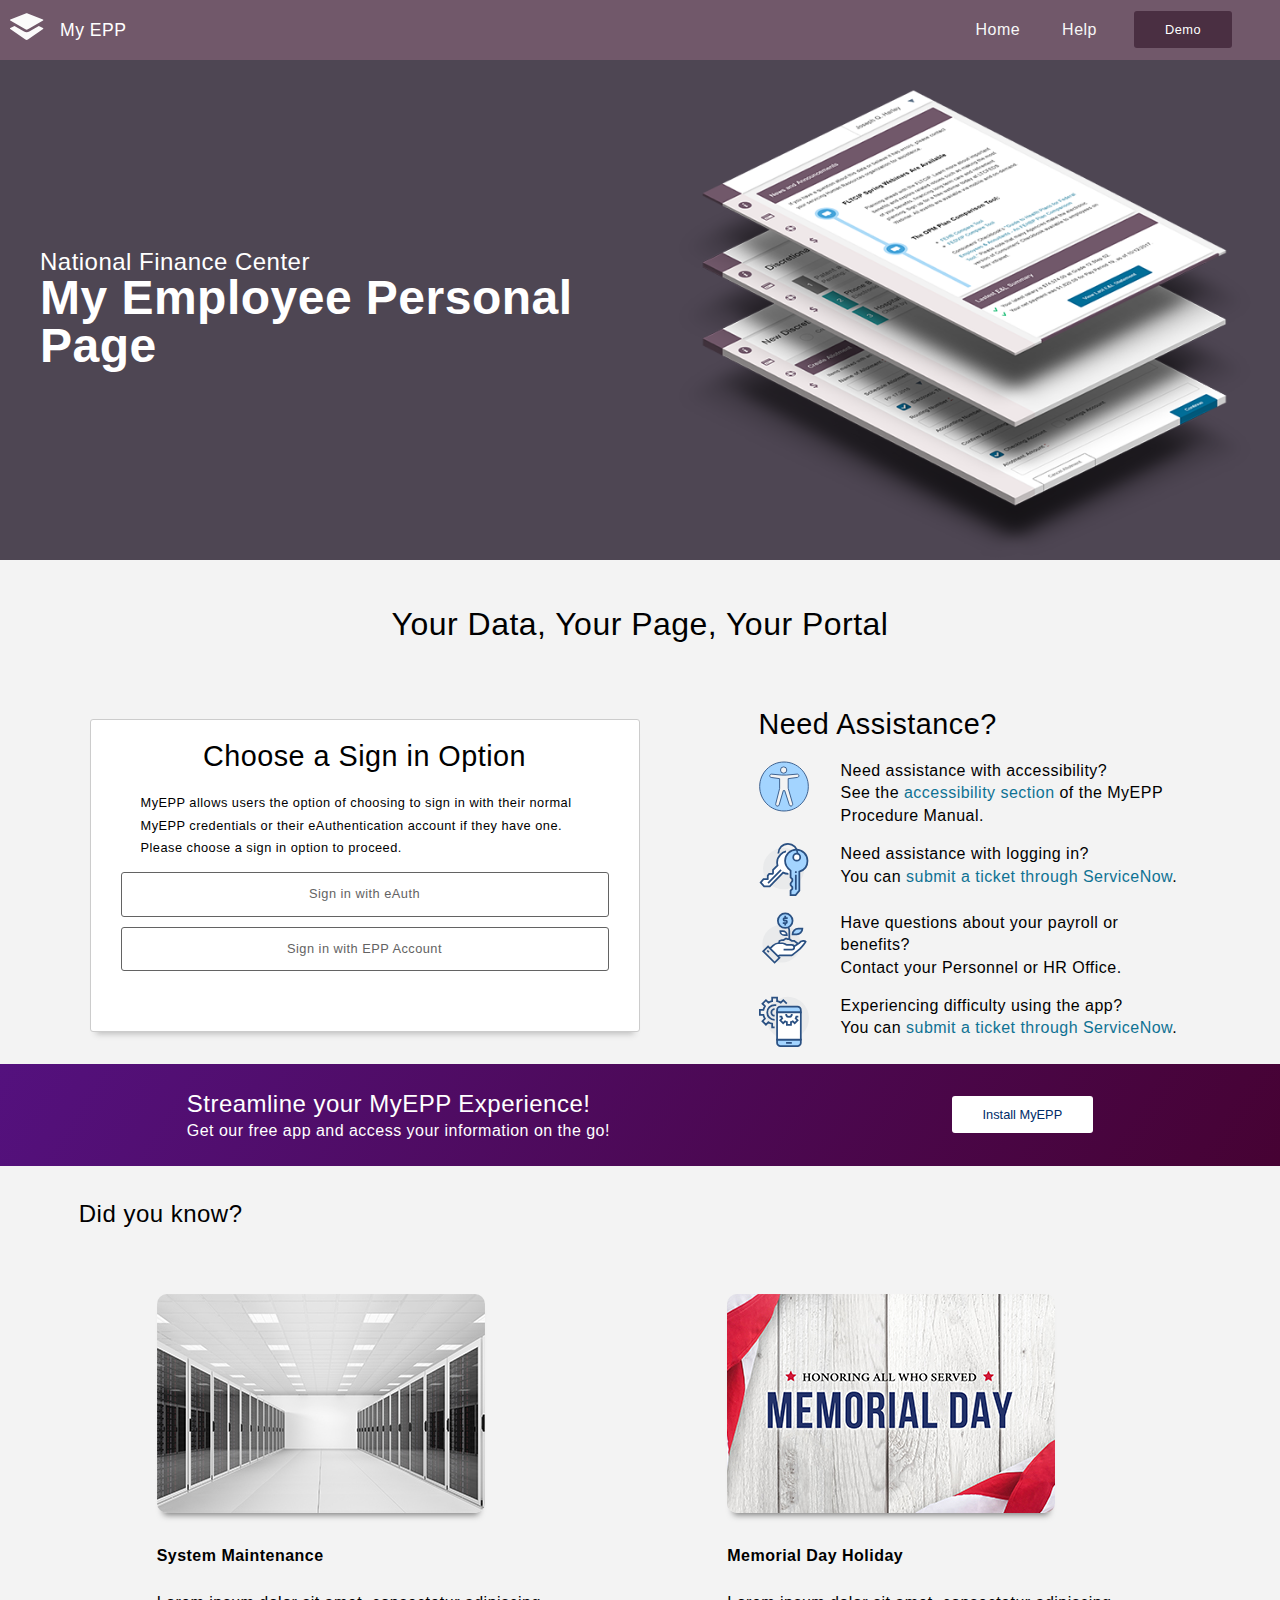
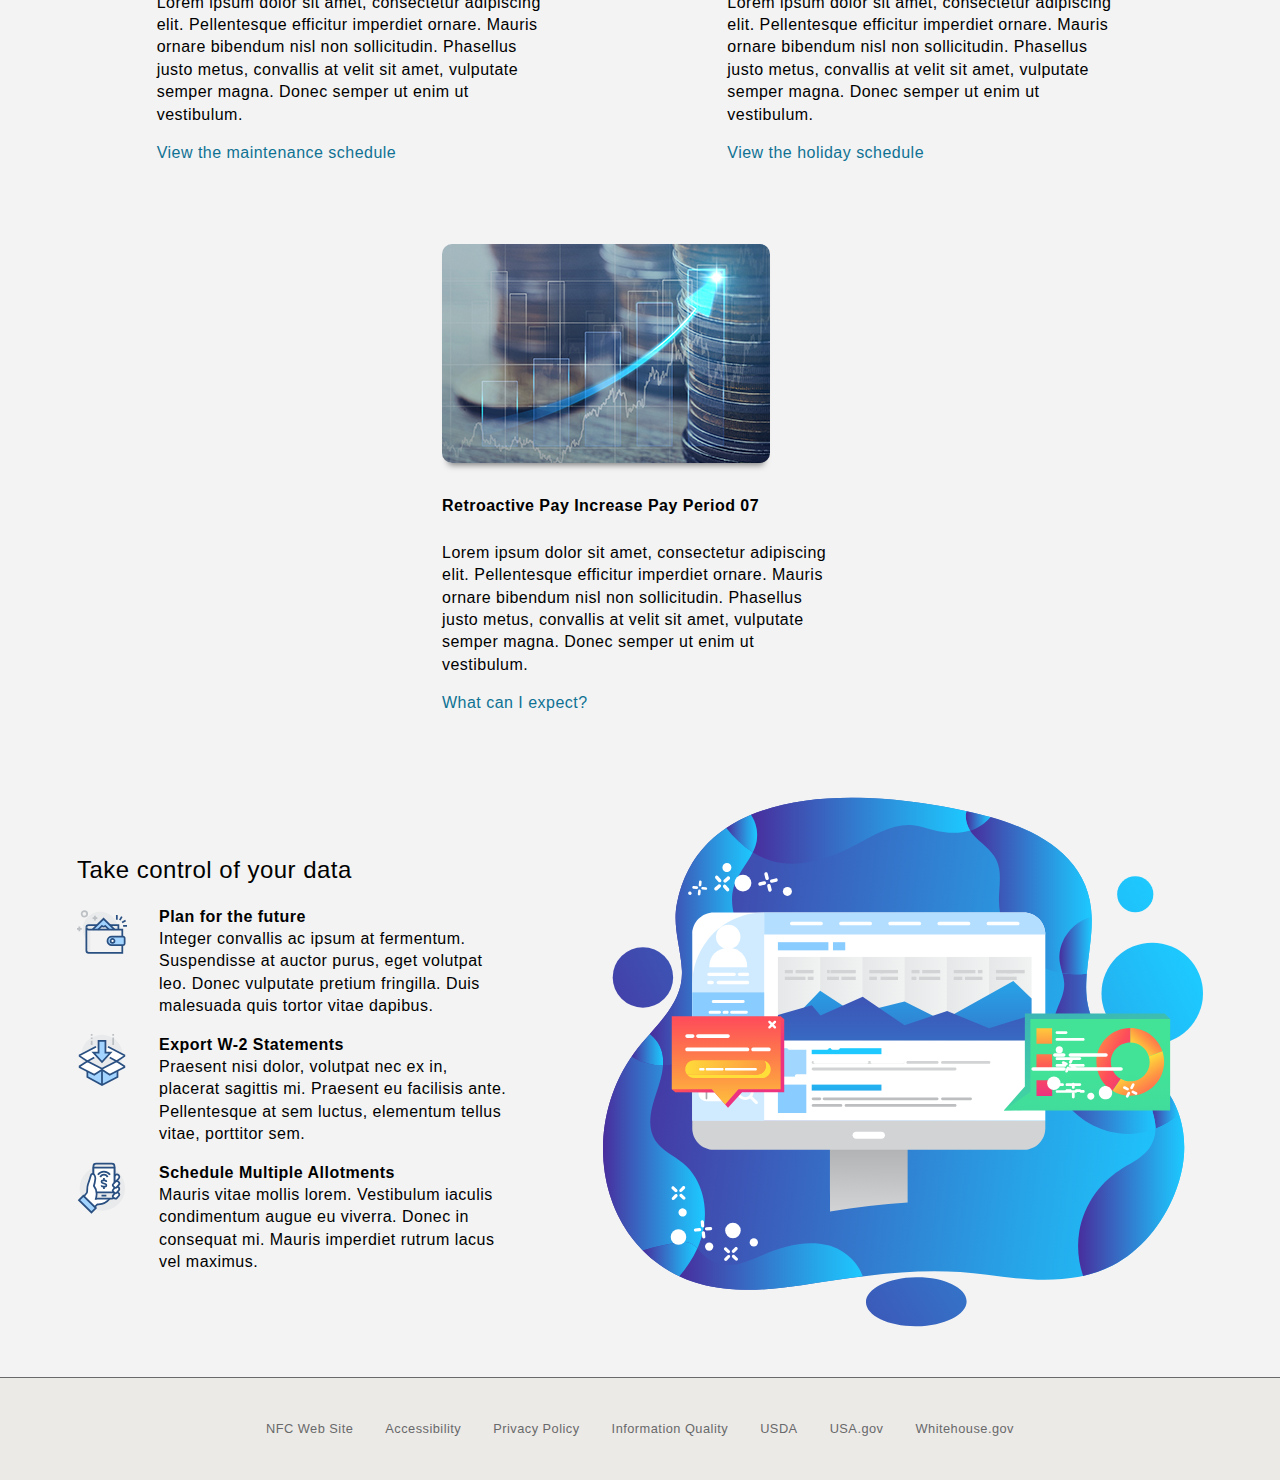
==== commit fbf79fd2: "test appinstalled event" ====
--- a/index.html
+++ b/index.html
@@ -175,6 +175,9 @@
 	<script src="/js/epp.js"></script>
 	<script>
 		$('#dd__menu').DropDown();
+		window.addEventListener('appinstalled', (evt) => {
+		document.querySelector('.install_pwa').style.display = 'none';
+		});
 	</script>
 </body>
-</html>+</html>
--- a/css/nfc.framework.css
+++ b/css/nfc.framework.css
@@ -1,3010 +1,3022 @@
-/* ==========================================================================
-   Base CSS Styles
-   ========================================================================== */
-
-/**
- * 
- *
- */
- 
-* { box-sizing: border-box; }
-
-html, body {
-    margin: 0;
-    font-family: sans-serif;
-    line-height: 1.4rem;
-	letter-spacing: .03rem;
-	height: 100vh;
-}
-
-body {
-    background-color: #f3f3f3;
-	font-size: 16px;
-	display: grid;
-    grid-template-columns: 250px auto;
-    grid-template-rows: 60px auto;
-	/* IE Fix */
-	display: -ms-grid;
-    -ms-grid-columns: 250px 1fr;
-    -ms-grid-rows: 60px 1fr;
-}
-
-ins {
-	text-decoration: none;
-}
-
-a {
-    text-decoration: none;
-    color: #0f7293;
-}
-
-a:hover {
-    text-decoration: underline;
-}
-
-:focus {
-    outline: 0;
-    border-color: #1589ee;
-    box-shadow: 0 0 3px #0070D2;
-}
-
-/* IE 11 is putting focus on body element, so visually we hide that since the body element shouldn't receive focus */
-body:focus {
-    outline: 0;
-    border: none;
-    box-shadow: none;
-}
-
-input[type="text"]::-webkit-input-placeholder {
-  color: #595959;
-  font-size: .8rem;
-}
-
-input[type="text"]:-moz-placeholder { /* Firefox 18- */
-  color: #595959;
-  font-size: .8rem;
-}
-
-input[type="text"]::-moz-placeholder { /* Firefox 19+ */
-  color: #595959;
-  font-size: .8rem;
-}
-
-input[type="text"]:-ms-input-placeholder { /* IE 10+ */
-  color: #595959;
-  font-size: .8rem;
-}
-
-input[type="text"]::-ms-input-placeholder { /* Edge */
-  color:#595959;
-  font-size: .8rem;
-}
-
-input[type="text"]:placeholder-shown { /* Standard one last! */
-  color: #595959;
-  font-size: .8rem;
-}
-
-main, header, nav, aside, footer {
-	display: block;
-}
-
-svg { pointer-events: none; } /* IE11 and Edge fix for improper event propagation on SVG USE elements (https://stackoverflow.com/a/26963621) */
-
-
-/* ==========================================================================
-   Application Layout
-   ========================================================================== */
-
-/**
- * Each application can consist of either a two column or three column layout.
- * The first column is always the navigation (<nav>), second column is main (<main>) content,
- * and the option addition of a third (<aside>) column is available.
- * 
- *
- */
-
-.header {
-	display: flex;
-	justify-content: space-between;
-	align-content: center;
-	width: 100%;
-	height: 60px;
-	background-color: #ffffff;
-	white-space: nowrap;
-	box-shadow: 0 8px 6px -6px rgb(189, 189, 189);
-	grid-column-start: 1;
-    grid-column-end: span 2;
-	grid-row-start: 1;
-	/* IE Fix */
-	-ms-grid-column: 1;
-   	-ms-grid-column-span: 2;
-	-ms-grid-row: 1;
-}
-
-.header__logo {
-	width: 250px;
-	margin: 0;
-	background-color: #139dcc;
-	color: #ffffff;
-	text-align: center;
-	font-weight: normal;
-	position: relative;
-	z-index: 1;
-	vertical-align: middle;
-	transition: .3s ease width;	
-	flex-shrink: 0;
-	display: flex;
-	align-items: center;
-}
-
-.logo__icon {
-	width: 40px;
-	height: 40px;
-	margin: 0 10px;
-	vertical-align: middle;
-}
-
-.logo__text {
-	font-size: 1.1rem;
-    vertical-align: middle;
-	display: block;
-}
-
-main {
-    display: block;
-}
-
-.sidebar {
-	height: 100%;
-    background-color: #f7f7f7;
-    width: 310px;
-    color: #393939;
-    padding: 20px 10px 0;
-    position: absolute;
-    top: 59px;
-    right: 0;
-    transition: .3s ease width;
-}
-
-.layout--one-column {
-    grid-column-end: span 2;
-	grid-row-start: 2;
-	/* IE Fix */
-	-ms-grid-column-span: 2;
-	-ms-grid-row: 2;
-}
-
-.layout--two-column {
-	grid-column-start: 2;
-	grid-row-start: 2;
-	/* IE Fix */
-	-ms-grid-column: 2;
-	-ms-grid-row: 2;
-}
-
-.collapse-navigation {
-	grid-template-columns: 60px auto;
-	/* IE Fix */
-	-ms-grid-columns: 60px 1fr;
-}
-
-.collapse-navigation .header__logo {
-    width: 60px;
-}
-
-.collapse-navigation .logo__icon {
-	margin: auto;
-	position: absolute;
-	top: 0;
-	left: 0;
-	right: 0;
-	bottom: 0;
-}
-
-.collapse-navigation .logo__text {
-    text-indent: -9999px;
-}
-
-.collapse-navigation .menu__container {
-    width: 60px;
-}
-
-.collapse-navigation .menu .menu__item {
-    padding: 14px;
-    position: relative;
-}
-
-.collapse-navigation .menu .menu__item + dd {
-    left: 59px;
-}
-
-.collapse-navigation .menu__item .icon {
-    float: none;
-    margin: 0;
-}
-
-.collapse-navigation .menu__item__label {
-	background-color: #333333;
-	color: #ffffff;
-	padding: 5px 10px;
-	border-radius: 0 5px 5px 0;
-	position: relative;
-	top: 0;
-	left: 40px;
-	opacity: 0;
-	transition: .3s ease opacity, .3s ease transform;
-	display: inline-block;
-	transform-origin: left;
-	transform: scale(0);
-}
-
-.collapse-navigation .menu__item:hover .menu__item__label, .menu__item:focus .menu__item__label {
-	opacity: 1;
-	transform: scale(1);
-}
-
-.collapse-navigation .menu__item__label:before {
-    content: '';
-    border-color: transparent #333333 transparent transparent;
-    border-style: solid;
-    border-width: 16px;
-    height: 0px;
-    width: 0px;
-    position: absolute;
-    left: -32px;
-    top: 0px;
-}
-
-/* ==========================================================================
-   Utility Classes
-   ========================================================================== */
-
-/**
- * This section declares the utility classes for alignment, floats, floating columns, etc.
- *
- */
-
-/* Alignment modifiers
-   ========================================================================== */
-
-.align--center {
-	text-align: center;
-}
-
-.align--right {
-	text-align: right;
-}
-
-.align--left {
-	text-align: left;
-}
-
-.align--top {
-	vertical-align: top;
-}
-
-.align--middle {
-	vertical-align: middle;
-}
-
-.align--bottom {
-	vertical-align: bottom;
-}
-
-/* Position modifiers
-   ========================================================================== */
-
-.position--top {
-	position: absolute;
-    top: 0;
-}
-
-.position--right {
-	position: absolute;
-    right: 0;
-}
-
-.position--bottom {
-	position: absolute;
-    bottom: 0;
-}
-
-.position--left {
-	position: absolute;
-    left: 0;
-}
-
-.position--center {
-	position: absolute;
-    top: 0;
-    bottom: 0;
-    left: 0;
-    right: 0;
-    height: 1.3rem;
-    margin: auto;
-	padding: 0 5px;
-}
-
-.position--relative {position: relative;}
-
-
-/* Float modifiers
-   ========================================================================== */
-
-.float--right {
-	float: right;
-	margin: 0 0 0 20px;
-	max-width: 100%;
-}
-
-.float--left {
-	float: left;
-	margin: 0 20px 0 0;
-	max-width: 100%;
-}
-
-.float--clearfix {
-	clear: both;
-}
-
-.float--two-columns {
-	width: 45%;
-}
-
-.float--three-columns {
-	width: 30%;
-}
-
-/* Margin modifiers
-   ========================================================================== */
-
-.margin--auto {
-    margin: auto !important;
-}
-
-
-/* Overflow classes
-   ========================================================================== */
-
-.overflow--visible {
-	overflow: visible;
-}
-
-.overflow--hidden {
-	overflow: hidden;
-}
-
-.--vertical-scroll {
-	overflow-y: auto;
-}
-
-.--horizontal-scroll {
-	overflow-x: auto;
-}
-
-/* ==========================================================================
-   Typography
-   ========================================================================== */
-
-/**
- * This section declares the utility classes for headings, paragraps, and more.
- *
- */
-
-.heading--large {
-	font-size: 2rem !important;
-	font-weight: normal !important;
-	line-height: 2rem;
-	margin: 20px 0;
-}
-
-.heading--medium {
-	font-size: 1.8rem !important;
-	font-weight: normal !important;
-	line-height: 2rem;
-	margin: 20px 0;
-}
-
-.heading--small {
-	font-size: 1.5rem !important;
-	font-weight: normal !important;
-	line-height: 2rem;
-	margin: 20px 0;
-}
-
-.heading--label {
-	font-size: 1rem !important;
-	font-weight: bold !important;
-	line-height: 2rem;
-	margin: 20px 0;
-}
-
-/* Striped headers with color modifiers (default is gray)
-   ========================================================================== */
-
-.heading--striped {
-	background-size: 40px 40px;
-	background-image: linear-gradient(135deg, rgba(255, 255, 255, .05) 25%, transparent 25%, transparent 50%, rgba(255, 255, 255, .05) 50%, rgba(255, 255, 255, .05) 75%, transparent 75%, transparent);
-	background-color: #5f5f5f;
-    color: #ffffff;
-	/*padding: .5em 1rem;*/
-	border-radius: 3px 3px 0 0;
-}
-
-.heading--striped.heading--striped-blue {
-	background-color: #016e98;
-}
-
-.heading--striped.heading--striped-green {
-	background-color: #37884f;
-}
-
-.heading--striped.heading--striped-red {
-	background-color: #883737;
-}
-
-/* Text adjustments
-   ========================================================================== */
-   
-   .nowrap {
-	   white-space:nowrap;
-   }
-
-/* ==========================================================================
-   Icon Styles
-   ========================================================================== */
-
-/**
- * 
- *
- */
-
-.icon {
-    width: 31px;
-    height: 30px;
-	fill: #5f697b;
-    display: inline;
-    margin: 0 auto;
-	vertical-align: middle;
-	flex-shrink: 0;
-	transition: .3s ease fill;
-}
-
-.icon--small {
-	width: 20px;
-	height: 20px;
-}
-
-.icon--medium {
-  width: 50px;
-  height: 50px;
-  fill: rgb(43, 49, 65);
-}
-
-.icon--large {
-  width: 100px;
-  height: 100px;
-  fill: rgb(43, 49, 65);
-}
-
-.heading__icon {
-	margin: 0 10px 0 0;
-}
-
-.icon--primary {
-	fill: #139dcc;
-}
-
-.icon--secondary {
-	fill: #ffffff;
-}
-
-/* ==========================================================================
-   Links
-   ========================================================================== */
-
-.link__container {
-	overflow: hidden;
-	padding: 30px 0;
-}
-
-.link--cover {
-	position: absolute;
-    top: 0;
-    left: 0;
-	right: 0;
-	margin: auto;
-    background: rgba(14,77,99, 0.95);
-	color: #ffffff;
-	font-size: 1.2rem;
-	height: 150%;
-	opacity: 0;
-	transition: .2s ease opacity;
-}
-
-.link--cover:hover, .link--cover:focus {
-	opacity: 1;
-}
-
-.link__text {
-	position: absolute;
-    left: 0;
-    right: 0;
-    margin: auto;
-    top: 30%;
-    text-align: center;
-	padding: 0 5px;
-}
-
-header a:link, header a:visited {
-    width: 59px;
-    height: 60px;
-	background-color: #ffffff;
-    display: block;
-    text-align: center;
-	border: none;
-    border-left: 1px solid #f2f2f6;
-	border-radius: 0;
-    font-size: .8rem;
-    color: #5f697b;
-	padding: 5px 0 0 0;
-	margin: 0;
-	transition: ease background .3s, color .3s;
-}
-
-header a:hover {
-	background-color: #139dcc;
-	color: #ffffff;
-	text-decoration: none;
-}
-
-header a:hover .icon {
-	fill: #ffffff;
-}
-
-/* ==========================================================================
-   Buttons
-   ========================================================================== */
-
-/**
- * Buttons, links that look like buttons, and input buttons all should have
- * consistent and uniform styling. Links should look like links, and navigate the
- * user to a new page/screen. If a link should behave like a button, consider using
- * a <button>. If that is not feasible use the .button class and consider using ARIA.
- *
- */
-
-.button-group {
-	list-style: none;
-    margin: 0;
-    padding: 20px 0;
-}
-
-.button-group--directional {
-    overflow: hidden;
-    display: flex;
-    justify-content: space-between;
-    flex-wrap: wrap;
-}
-
-.button-group--directional button:first-child, .button-group--directional .button:first-child, .button-group--directional input[type="submit"]:first-child, .button-group--directional input[type="reset"]:first-child {
-	margin-right: auto;
-}
-
-.button-group .button, .button-group button, .button-group--directional .button, .button-group--directional button {
-    display: inline-block;
-    margin: 5px;
-}
-
-.button, button, .pagination__button, input[type="submit"], input[type="reset"] {
-	padding: 10px 30px;
-	background-color: #ffffff;
-	border: 1px solid transparent;
-	text-decoration: none;
-	border-radius: 3px;
-	display: inline;
-	margin: 10px auto;
-	cursor: pointer;
-	font-size: .8rem;
-    position: relative;
-	transition: ease background .3s, color .3s;
-}
-
-.button--has-icon-left {
-	padding-left: 10px;
-}
-
-.button--has-icon-right {
-	padding-right: 10px;
-}
-
-.button--has-icon-left .icon {
-    margin: 0 10px 0 0;
-}
-
-.button--has-icon-right .icon {
-    margin: 0 0 0 10px;
-}
-
-.button--full-width {
-	display: block;
-	width: 100%;
-}
-
-.button:not(.button--icon):before {
-    content: '';
-    box-shadow: 0 10px 10px -8px rgb(86, 86, 86);
-    position: absolute;
-    top: 0;
-    left: 0;
-    bottom: 0;
-    right: 0;
-    margin: auto;
-    border-radius: 3px;
-    opacity: 0;
-    transition: .3s ease opacity;
-}
-
-.button:hover:before {
-    opacity: 1;
-}
-
-.button:hover, button:hover, .pagination__button:hover {
-	text-decoration: none;
-}
-
-/* Search button to be used in a navigation menu (mobile only)
-   ========================================================================== */
-
-.button.menu__search--button {
-    background: none;
-    border: none;
-    border-radius: 0;
-    margin: 0;
-    padding: 14px;
-    width: 60px;
-	display: none;
-}
-
-.menu__search--button .menu__item__label {padding: 9px 10px;}
-
-/* Blue button modifiers
-   ========================================================================== */
-
-.button--blue {
-    background-color: #016e98;
-    color: #ffffff;
-}
-
-.button--blue:hover, .button--blue:focus {
-	background-color: #185a71;
-}
-
-.button--blue .icon {
-	fill: #ffffff;
-}
-
-/* Gray Button (Used for secondary actions) modifiers
-   ========================================================================== */
-
-.button--gray {
-	border-color: #636363;
-	background-color: #ffffff;
-	color: #636363;
-}
-
-.button--gray:hover, .button--gray:focus {
-	background-color: #636363;
-	color: #ffffff;
-}
-
-.button--gray:hover .icon, .button--gray:focus .icon {
-	fill: #ffffff;
-}
-
-/* White button modifiers
-   ========================================================================== */
-
-.button--white {
-	background-color: #ffffff;
-	color: #002b68;
-}
-
-.button--white .icon {
-	fill: #002b68;
-}
-
-.button--white:hover, .button--white:focus { 
-	background-color: #2a76a9;
-	color: #ffffff;
-}
-
-.button--white:hover .icon, .button--white:focus .icon { 
-	fill: #ffffff;
-}
-
-/* Icon Only Button modifiers */
-
-.button--icon {
-	padding:0;
-	vertical-align:middle;
-	margin: auto;
-}
-
-/* Disabled Button modifiers
-   ========================================================================== */
-   
-.button--disabled, .button[disabled], [disabled] {
-    background-color: #a9a9a9;
-    color: #ffffff;
-    border-color: #989898;
-    pointer-events: none;
-	
-}
-
-.button--disabled .icon, .button[disabled="true"] {
-	fill: #ffffff;
-	
-}
-
-.button--disabled:hover, .button[disabled="true"]:hover, .button--disabled:focus, .button[disabled="true"]:focus {
-	background-color: #cccccc;
-	color: #565656;
-	pointer-events: none;
-	
-}
-
-.button--disabled:hover .icon, .button[disabled="true"]:hover .icon, .button--disabled:focus .icon, .button[disabled="true"]:focus .icon {
-	fill: #565656;
-}
-
-
-/* ==========================================================================
-   Content Blocks
-   ========================================================================== */
-
-/**
- * Does is hold content? It's here. Basic styling for sectioning elements, callouts,
- * lists, definition lists, etc.
- *
- * 
- *
- */
-
-.page__header > .heading--label:first-child, .page__header > .heading--small:first-child, .page__header > .heading--medium:first-child, .page__header > .heading--large:first-child {
-	margin: 0;
-    padding: 0;
-    flex-grow: 1;
-}
-
-.page__header {
-	background: #ffffff;
-    padding: 20px;
-    margin: 10px 0 25px 0;
-    box-shadow: 0 1px 4px 0 rgba(0,0,0,0.1);
-    position: relative;
-    min-height: 74px;
-    display: flex;
-    align-items: center;
-    justify-content: space-between;
-    flex-wrap: wrap;
-}
-
-/* Definition list
-   ================================================================================ */
-   
-.definition__list {
-	list-style: none;
-	margin: 20px 0;
-    padding: 0 5px;
-	overflow: hidden;
-}
-
-.definition__term {
-    margin: 0 0 10px;
-}
-
-.definition__attribute {
-    color: #595959;
-	margin: 0;
-}
-
-/* Sign in Card
-   ========================================================================== */
-   
-.circle-mask {
-	border-radius: 50%;
-	margin: 20px 0;
-}
-
-.avatar__background {
-	fill: #cccccc;
-}
-
-.avatar__image {
-	fill: #eaeaea;
-}
-
-.card.card--sign-in {
-	background-color: #ffffff;
-    max-width: 550px;
-    margin: 5% auto auto;
-    border: 1px solid #cccccc;
-    border-radius: 3px;
-    position: relative;
-    -webkit-box-shadow: 0 8px 6px -6px rgb(189, 189, 189);
-    -moz-box-shadow: 0 8px 6px -6px rgb(189, 189, 189);
-    box-shadow: 0 8px 6px -6px rgb(189, 189, 189);
-    font-size: .8rem;
-    padding: 0 30px 50px;
-}
-
-
-/* Grid Layout
-   ========================================================================== */
-   
-
-/* Basic Grid Layout */
-
-   .grid {
-		/* display: flex; */
-		/* justify-content: center; */
-		display: table;
-		padding: 10px;
-		/*max-width: 90%;*/
-		margin: auto;
-		border-spacing: 30px;
-	}
-	
-	.grid--two-column .grid__cell {
-		width: 50%;
-	}
-	
-	.grid--three-column .grid__cell {
-		width: 33%;
-	}
-	
-	.grid--four-column .grid__cell {
-		width: 25%;
-	}
-	
-	.grid__cell {
-		border-radius: 3px;
-		max-width: 400px;
-		display: table-cell;
-	}
-
-/* Masonry Grid Layout */
-
-.masonry-grid {
-	margin: 0 auto;
-	column-width: 400px;
-	-moz-column-width: 400px;
-	-webkit-column-width: 400px;
-	column-gap: 1rem;
-	-moz-column-gap: 1rem;
-	-webkit-column-gap: 1rem;
-	column-count: 1;
-	-moz-column-count: 1;
-	-webkit-column-count: 1;
-	overflow: visible;
-}
-
-.masonry-grid__cell .card {
-	max-width: 100%;
-}
-
-.masonry-grid--two-column {
-	column-count: 2;
-	-moz-column-count: 2;
-	-webkit-column-count: 2
-}
-
-.masonry-grid--three-column {
-	column-count: 3;
-	-moz-column-count: 3;
-	-webkit-column-count: 3
-}
-
-.masonry-grid--four-column {
-	column-count: 4;
-	-moz-column-count: 4;
-	-webkit-column-count: 4
-}
-
-.masonry-grid .masonry-grid__cell {
-	padding-bottom: 10px;
-	width: auto;
-	-webkit-column-break-inside: avoid; /* Chrome, Safari, Opera */
-	page-break-inside: avoid; /* Firefox */
-	break-inside: avoid; /* IE 10+ */
-	
-}
-
-.masonry-grid__cell .card, .masonry-grid__cell div, .masonry-grid__cell table, .masonry-grid__cell table tr {
-	margin: auto;
-	-webkit-column-break-inside: avoid; /* Chrome, Safari, Opera */
-	page-break-inside: avoid; /* Firefox */
-	break-inside: avoid; /* IE 10+ */
-}
-
-/* Span All Columns */
-.masonry-grid .masonry-grid__cell--span {
-	-webkit-column-span: all;
-    column-span: all;
-}
-
-/* Main page banner
-   ========================================================================== */
-
-.banner {
-	background-size: cover;
-	overflow: visible;
-	position: relative;
-	padding: 40px 10px 40px 10px;
-	margin: 0 0 40px 0;
-}
-
-.banner__iris {
-	background-image: url(../img/background.jpg);
-	background-color: #001b51;
-	background-repeat: no-repeat;
-}
-
-.banner__header {
-  color: #ffffff;
-}
-
-.banner__tagline {
-	color: #ffffff;
-	display: block;
-	margin: 0 0 53px 0;
-  
-}
-
-.banner p {
-    color: #ffffff;
-    font-size: 1.3rem;
-    margin: 0 0 16px 0;
-}
-
-.banner .button {
-    display: block;
-    margin: 30px auto 0;
-	font-size: 1rem;
-}
-
-/* Floating Labels
-   ========================================================================== */
-
-.floating-label {
-	position: relative;
-	margin: 0;
-	display: flex;
-	align-items: center;
-	vertical-align: middle;
-}
-
-.header .floating-label {
-	display: inline-flex;
-}
-
-.floating-label label {
-	position: absolute;
-	left: 8px;
-	top: calc(50% - 12px);
-	padding-left: 42px;
-	margin: 0;
-	opacity: 0;
-	transition: .3s ease transform, .3s ease font, .3s ease opacity;
-}
-
-.floating-label .icon {
-	margin-left: 8px;
-	order: 1;
-}
-
-.floating-label input {
-	order: 2;
-}
-
-.header .floating-label input {
-	border: none;
-	border-right: 1px solid #e1e1e1;
-}
-
-
-.floating-label input:not(:placeholder-shown) {
-	padding: 9px 10px 0;
-}
-
-.floating-label input:not(:placeholder-shown) + label{
-	font-size: .8rem;
-	transform: translateY(-14px);
-	color: #016e98;
-	opacity: 1;
-}
-
-.placeholder--hidden {
-	padding: 9px 10px 0 !important;
-}
-
-.placeholder--hidden + label {
-	font-size: .8rem;
-	transform: translateY(-14px);
-	color: #016e98;
-	opacity: 1;
-}
-
-.floating-label input:not(:placeholder-shown) ~ .icon {
-	fill: #016e98;
-}
-
-.placeholder--hidden ~ .icon {
-	fill: #016e98;
-}
-
-/* Table View
-   ========================================================================== */
-   
-table {
-	/*table-layout: fixed;*/
-	margin: 0;
-	padding: 0;
-	border: 1px solid #e1e1e1;
-	border-collapse: collapse;
-	width: 100%;
-	background-color: #ffffff;
-}
-
-table th {
-	font-weight: bold;
-	text-align: left;
-}
-
-table td, table th {
-	border: none;
-	border-bottom: 1px solid #e1e1e1;
-	padding: 8px;
-	word-break: break-word;
-}
-
-.table--zebra-striped tr:nth-child(odd)  {
-	/*background-color: rgb(227, 241, 249);*/
-	background-color: #eceff3;
-}
-   
-
-/* Card View
-   ========================================================================== */
-
-.card {
-	background-color: #ffffff;
-    max-width: 750px;
-   	margin: 10px auto;
-    border: 1px solid #eaeaea;
-    border-radius: 3px;
-    position:relative;
-    -webkit-box-shadow:0 8px 6px -6px rgb(189, 189, 189);
-    -moz-box-shadow:0 8px 6px -6px rgb(189, 189, 189);
-    box-shadow: 0 8px 6px -6px rgb(189, 189, 189);
-    font-size: .8rem;
-    page-break-inside: avoid;
-}
-
-.card.card--full-width {
-	max-width: 100%;
-}
-
-.card table {
-	border: none;
-}
-
-.card p {
-    padding: 0 20px;
-}
-
-
-.card .list--table {
-    padding: 0;
-	margin: 0;
-	list-style: none;
-	letter-spacing: 0rem;
-	line-height: 1.5rem;
-
-}
-
-.card .list--table li {
-	margin: 0;
-	letter-spacing: .05rem;
-	padding: 6px 25px;
-
-}
-
-.card .list--table .list--table__value {
-	float: right;
-	margin: 0 0 0 30px;
-}
-
-.table--zebra-striped li:nth-child(odd) {
-	background-color: #E3EDF9;
-}
-
-.card__heading {
-    margin: 0;
-    padding: 1rem 1rem 1rem 1rem;
-	position: relative;
-    line-height: 1.8rem;
-    color: #ffffff;
-    background-color: #3f474f;
-    border-radius: 3px 3px 0 0;
-    font-size: 1rem;
-    font-weight: normal;
-	display: flex;
-	align-items: center;
-}
-
-.card__heading--no-icon {
-	padding: 1rem;
-}
-
-.card__heading .card__icon {
-	position: absolute;
-	top: 0;
-	left: 10px;
-	bottom: 0;
-	margin: auto;
-}
-
-/* ==========================================================================
-   Form Controls
-   ========================================================================== */
-
-/**
- * This section provides styling for all form control inputs (except buttons)
- * and their labels.
- *
- * Individual widgets may consist of form controls or use <form> but those
- * styles are declared in a separate section.
- * 
- *
- */
-
-input[type="text"], input[type="password"], input[type="search"], input[type="number"], textarea {
-    padding: 10px;
-    border-radius: 3px;
-    border: 1px solid #cccccc;
-    width: 100%;
-}
-
-label {
-	display: block;
-	margin: 10px 0;
-    font-size: .9rem;
-}
-
-.label__required-field {
-
-    color: #ab1d1d;
-}
-
-label.error + input {
-    border: 1px solid #901C1C !important;
-}
-
-label.error:after {
-    content: 'Incorrect entry';
-    color: #901c1c;
-    float: right;
-}
-
-.label--inline {
-    position: absolute;
-    top: 15px;
-    left: 10px;
-    bottom: 0;
-    margin: auto;
-    color: #5f697b;
-    cursor: text;
-    font-size: .8rem;
-	white-space: nowrap;
-	line-height: 30px;
-}
-
-.label--inline .icon {
-    float: left;
-    margin: 0 10px 0 0;
-}
-
-/*input:focus + .label--inline {
-    text-indent: -9999px;
-    width: 47px;
-}*/
-
-.header__form-control {
-	position: relative;
-	overflow: hidden;
-	width: 100%;
-}
-
-.header__form-control .header__form-input {
-	height: 59px;
-	border-radius: 0;
-	vertical-align: super;
-	border: none;
-	border-left: 1px solid #cccccc;
-	/*border-right: 1px solid #cccccc;*/
-	padding: 10px 10px 10px;
-	font-size: .8rem;
-}
-
-input::placeholder {
-	color: #595959;
-}
-
-.header__form-component {
-	width: 70%;
-	display: inline-block;
-	position: relative;
-}
-
-.header__form-component.header__form-component--small {
-	width: 30%;
-}
-
-/* Depricated */
-.header__form-component .header__form-input--inlined {
-	border: none;
-	padding: 0 0 0 50px;
-}
-
-.header__menu {
-	vertical-align: top;
-	position: relative;
-	z-index: 10;
-	padding: 0;
-	
-}
-
-/* ==========================================================================
-   Navigation Menu Styles
-   ========================================================================== */
-
-/**
- * This section provides styling the main navigation pane (column 1).
- *
- * Modifiers will be added based upon whether we want a fly-out menu (IRIS),
- * an inline, accordian menu (EPP), or if we do not want a submenu.
- * 
- *
- */
-
-
-.menu__container {
-    height: 100%;
-    background-color: #4c637b; /*#3f474f*/
-	width: 250px;
-    color: #ffffff; 
-    transition: .3s ease width;
-    z-index: 10;
-	white-space: nowrap;
-	grid-row-start: 2;
-	grid-column-start: 1;
-	/* IE Fix */
-	-ms-grid-row: 2;
-  	-ms-grid-column: 1;
-}
-
-.menu__search {
-    position: relative;
-    border-bottom: 1px solid #a0a5ad;
-}
-
-input.menu__container-input {
-    width: 100%;
-    padding: 20px 0 20px 50px;
-    border: none;
-}
-
-.menu {
-    padding: 0;
-    font-size: .8rem;
-	list-style: none;
-	margin: 0;
-}
-
-.menu__item {
-    margin: 10px 0;
-    padding: 10px;
-	outline: 0;
-	transition: .3s ease background, .3s ease color;
-    cursor: pointer;
-}
-
-.menu__item .icon {
-    fill: #ffffff;
-    margin: 0 10px 0 0;
-}
-
-.menu__item__label {
-    vertical-align: middle;
-	z-index: 1;
-}
-
-.menu__item + dd, .menu__item > .submenu {
-	visibility: hidden;
-	position: absolute;
-    text-align: left;
-    top: 0;
-    height: 100%;
-    width: 0;
-    color: #ffffff;
-	left: 250px;
-	background-color: #42566b;
-    z-index: 100;
-    margin: 0;
-    box-shadow: inset 3px 0 6px rgba(0, 0, 0, 0.31);
-	white-space: normal;
-	cursor: default;
-	overflow: hidden;
-	padding: 0;
-    list-style: none;
-}
-
-.submenu__label {
-    font-size: 1rem;
-    margin: 20px 25px 30px 25px;
-}
-
-.submenu__item {
-    margin: 10px 25px;
-}
-
-.menu a:link, .menu a:visited {
-    color: #ffffff;
-    text-decoration: none;
-    display: block;
-}
-
-.menu__item > a:link, .menu__item > a:visited {
-    text-align: left;
-    padding: 0;
-	color: #ffffff;
-}
-
-.submenu__item > a:hover {
-	color: #00E2FF;
-}
-
-.menu__item:hover, .menu__item:focus, .menu__item--active {
-	background-color: #ffffff;
-	color: #4c637b;
-}
-
-.menu__item:hover a, .menu__item:focus a {
-	color: #4c637b;
-}
-
-.menu__item:hover .icon, .menu__item:focus .icon, .menu__item--active .icon {
-	fill: #4c637b;
-}
-
-.menu ins {
-    margin: 0;
-    display: block;
-}
-
-.submenu__item ins {
-    display: inline;
-}
-
-
-/* ==========================================================================
-   Author-It Styles
-   ========================================================================== */
-
-/**
- * These styles are specific to documentation and the class names are set within TCB's Documentation Staff's tool.
- *
- * 
- *
- */
-
-
-.authoritactualdata {
-    font-family: 'Courier New', monospace;
-}
-
-.authoritbutton {
-    font-weight: bold;
-    font-family: 'Courier New', monospace;
-}
-
-.authoritvalue, .authoritsystemmessage {
-    font-family: 'Courier New', monospace;
-    font-style: italic;
-}
-
-.authoritemailaddress {
-    font-style: italic;
-}
-
-.authoritmenuoption {
-    font-weight: bold;
-    font-style: italic;
-}
-
-.authorittelephone {
-    font-weight: bold;
-}
-
-.tablefieldspecs {
-	font-style:italic;
-}
-
-p.authoritnote, p.authoritnote1, p.authoritnote2, p.authoritnote3 {
-    border-top: 1px solid #888;
-    border-bottom: 1px solid #888;
-    padding: 10px 15px;
-    background-color: #F7F7F7;
-    margin: 20px auto;
-}
-
-/* ==========================================================================
-   Widgets
-   ========================================================================== */
-
-/**
- * These components will more than likely have JS applied to them.
- * Styling for modal windows, tooltips, custom components.
- *
- * 
- *
- */
- 
- 
-/* Contact List
-	========================================================================= */
- 
-	.contact-list {
-		max-width: 800px;
-		margin: auto;
-		position: relative;
-	}
-	
-	.contact-list__label {
-		width: 100%;
-		text-align: left;
-		position: relative;
-		padding: 30px;
-		background-color: #ffffff;
-		border-left: 4px solid #ffffff;
-		transition: .3s ease background-color, .3s ease border-left-color, .3s ease transform;
-	}
-	
-	.contact-list__label:before {
-		content: '';
-		width: 100%;
-		height: 100%;
-		box-shadow: 0 0 10px #bdbdbd;
-		position: absolute;
-		top: 0;
-		left: 0;
-		opacity: 0;
-	}
-	
-	.contact-list__label:hover, .contact-list__radio:focus + .contact-list__label {
-		border-left-color: #518dd6; 
-		border-color: #1589ee;
-    	box-shadow: 0 0 3px #0070D2;
-	}
-	
-	.contact-list__label:hover:before, .contact-list__radio:focus + .contact-list__label:before, .contact-list__radio:checked + .contact-list__label:before {
-		opacity: 1;
-	}
-	
-	.contact-list__radio:checked + .contact-list__label {
-		border-left-color: #518dd6;
-	}
-	
-	.contact-list__icon {
-		border-radius: 50%;
-		width: 40px;
-		height: 40px;
-		top: 0;
-		left: 26px;
-		bottom: 0;
-		position: absolute;
-		margin: auto;
-		transition: .3s ease transform;
-	}
-	
-	.contact-list__contact {
-		margin: 0 0 0 60px;
-		font-size: 1.05rem;
-		line-height: 1.3rem;
-		transition: .3s ease transform;
-	}
-	
-	.contact__description {
-		display: block;
-		font-size: .8rem;
-	}
-	
-	.contact-list__radio {
-		position: absolute;
-		left: -9999px;
-	}
-	
-	.contact-list__options {
-		position: absolute;
-		top: 0;
-		right: 10px;
-		bottom: 0;
-		margin: auto;
-		border-radius: 50%;
-		padding: 0;
-		height: 50px;
-		width: 50px;
-		display: none;
-	}
-	
-	.contact-list__options:hover, .contact-list__options:focus {
-		background-color: #139dcc;
-	}
-	
-	.contact-list__options:hover > .icon, .contact-list__options:focus > .icon {
-		fill: #ffffff;
-	}
-
-	.contact-list__input {
-		text-align: left;
-		padding: 8px 0;
-		position: absolute;
-		overflow: hidden;
-		top: -9999px;
-		width: 4px;
-		transition: .3s ease width;
-		white-space: nowrap;
-		transition-delay: .1s;
-		background-color: #e8e8e8;
-		border-left: 4px solid #759ccc;
-	}
-  
-	.contact-list__input.contact-list__input--show {
-		width: 100%;
-		padding-left: 26px;
-	}
-	
-	.contact--selected .contact-list__contact {
-		transform: translateY(-18px);
-	}
-	
-	.contact--selected {
-		transform: translateY(15px);
-	}
-	
-	.contact-list__item.contact--selected ~ .contact-list__item {
-		transform: translateY(30px);
-	}
-	
-	.contact--selected .contact-list__label {
-		padding-bottom: 50px;
-	}
-	
-	.contact--selected .contact-list__icon {
-		transform: translateY(-30px);
-	}
-	
-	.contact-list__input > input {
-		width: 70%;
-		vertical-align: middle;
-  	}
-
-
-/* Field Level Help
-	========================================================================= */
- 
- .field-level-help {
-	padding: 0;
-	background: none;
-	border-bottom: 1px solid transparent;
-	text-decoration: none;
-	border-radius: 0;
-	display: inline-block;
-	margin: auto;
-	cursor: help;
-	font-weight: inherit;
-	color: inherit;
-	line-height:1.4rem;
-	transition: ease color .3s;
- }
- 
- .field-level-help:hover, .field-level-help:focus {
-	 border-bottom: 1px dotted #333333;
- }
- 
- 
-/* List box */
-.list__box {
-	border: 1px solid #cccccc;
-	background-color: #ffffff;
-	border-radius: 3px;
-	max-height: 200px;
-	overflow-y: auto;
-	z-index: 1
-}
-.list__option {
-	position: relative;
-	color: #040707;
-	text-decoration: none;
-	padding: .8rem 1rem .8rem 3rem;
-	margin: 0;
-	display: block;
-	cursor: pointer;
-}
-
-.list__option:before{
-	content: '';
-	speak: none;
-	background: url(../img/assets.png) no-repeat 0 -3px;
-	width: 32px;
-	height: 32px;
-	position:absolute;
-	top: 0;
-	left:7px;
-	bottom:0;
-	margin: auto;
-}
-.list__input--radio + .list__option:before{
-	content: '';
-	speak: none;
-	background: url(../img/assets.png) no-repeat -41px -3px;
-	width: 32px;
-	height: 32px;
-	position:absolute;
-	top: 0;
-	left:7px;
-	bottom:0;
-	margin: auto;
-}
-.list__input {position:absolute;left:-9999px;}
-.list__input.list__input--radio:checked + .list__option:before {background-position: -41px -51px;}
-.list__input:checked + .list__option:before {background-position: 0 -51px;}
-.list__option:hover, .list__input:focus + .list__option {background-color: #cee4fb;}
-
-/* jQuery Datepicker
-	========================================================================= */
-	
-.ui-datepicker-header {
-    background-color: #3f474f;
-    color: #ffffff;
-    padding: .5rem 0;
-    position: relative;
-    border-radius: 3px 3px 0 0;
-}
-
-.ui-datepicker {
-    background-color: #ffffff;
-    border: 1px solid #eaeaea;
-    padding: 0;
-    border-radius: 3px;
-    width: 20rem;
-    display: none;
-    position: relative;
-}
-
-.ui-datepicker:before {
-    content: '';
-    width: 100%;
-    height: 100%;
-    box-shadow: 0 8px 6px -6px rgb(209, 208, 208);
-    position: absolute;
-    top: 0;
-    left: 0;
-    z-index: -1;
-}
-        
-.ui-datepicker .ui-datepicker-title {
-    margin: 0 2.3em;
-    line-height: 1.8em;
-    text-align: center;
-}
-
-button.ui-state-default {
-    background: none;
-    border: none;
-    padding: .6rem;
-    margin: auto;
-    display: inline;
-}
-
-.ui-datepicker th {
-    padding: .7em .3em;
-    text-align: center;
-    font-weight: bold;
-    border: 0;
-}
-        
-.ui-datepicker td:hover {
-    background-color: #cee4fb;
-}
-        
-.ui-datepicker .ui-datepicker-prev, .ui-datepicker .ui-datepicker-next {
-
-    width: 30px;
-    height: 27px;
-    border: none;
-    top: 0;
-    background: none;
-    bottom: 0;
-    position: absolute;
-    padding: 0;
-    margin: auto;
-}
-        
-.ui-datepicker .ui-datepicker-prev {
-    left: 8px;
-}
-        
-.ui-datepicker .ui-datepicker-next {
-    right: 8px;
-}
-        
-.ui-icon {
-    display: inline-block;
-    vertical-align: middle;
-    margin-top: -.25em;
-    position: relative;
-    text-indent: -99999px;
-    overflow: hidden;
-    background-repeat: no-repeat;
-}
-
-.ui-datepicker__svg {
-    width: 25px;
-    height: 25px;
-    vertical-align: middle;
-    fill: #ffffff;
-}
-        
-.ui-datepicker table {
-    width: 100%;
-    font-size: .9em;
-    border-collapse: collapse;
-    margin: 0 0 .4em;
-    border: none;
-    table-layout: auto;
-}
-        
-.ui-datepicker td {
-    border: 0;
-    padding: 1px;
-    text-align: center;
-    transition: .3s ease background;
-}
-        
-.ui-state-disabled {
-    cursor: default !important;
-    pointer-events: none;
-}
-
-/* jQuery Autocomplete
- 	========================================================================= */
-	
-.ui-menu {
-	list-style: none;
-	padding: 0;
-	margin: 0;
-	display: block;
-	outline: 0;
-}
-.ui-menu .ui-menu {
-	position: absolute;
-}
-.ui-menu .ui-menu-item {
-	margin: 0;
-	cursor: pointer;
-	/* support: IE10, see #8844 */
-	list-style-image: url("[data-uri]");
-}
-.ui-menu .ui-menu-item-wrapper {
-	position: relative;
-	padding: 3px 1em 3px .4em;
-}
-.ui-menu .ui-menu-divider {
-	margin: 5px 0;
-	height: 0;
-	font-size: 0;
-	line-height: 0;
-	border-width: 1px 0 0 0;
-}
-.ui-menu .ui-state-focus,
-.ui-menu .ui-state-active {
-	margin: -1px;
-}
-
-.ui-desc {
-	font-size: 13px;
-	font-style: italic;
-  }
-
-/* icon support */
-.ui-menu-icons {
-	position: relative;
-}
-.ui-menu-icons .ui-menu-item-wrapper {
-	padding-left: 2em;
-}
-
-/* left-aligned */
-.ui-menu .ui-icon {
-	position: absolute;
-	top: 0;
-	bottom: 0;
-	left: .2em;
-	margin: auto 0;
-}
-
-/* right-aligned */
-.ui-menu .ui-menu-icon {
-	left: auto;
-	right: 0;
-}
-
-/* Layout helpers
-----------------------------------*/
-.ui-helper-hidden {
-	display: none;
-}
-.ui-helper-hidden-accessible {
-	border: 0;
-	clip: rect(0 0 0 0);
-	height: 1px;
-	margin: -1px;
-	overflow: hidden;
-	padding: 0;
-	position: absolute;
-	width: 1px;
-}
-.ui-helper-reset {
-	margin: 0;
-	padding: 0;
-	border: 0;
-	outline: 0;
-	line-height: 1.3;
-	text-decoration: none;
-	font-size: 100%;
-	list-style: none;
-}
-.ui-helper-clearfix:before,
-.ui-helper-clearfix:after {
-	content: "";
-	display: table;
-	border-collapse: collapse;
-}
-.ui-helper-clearfix:after {
-	clear: both;
-}
-.ui-helper-zfix {
-	width: 100%;
-	height: 100%;
-	top: 0;
-	left: 0;
-	position: absolute;
-	opacity: 0;
-	filter:Alpha(Opacity=0); /* support: IE8 */
-}
-
-.ui-front {
-	z-index: 100;
-}
-
-
-/* Interaction Cues
-----------------------------------*/
-.ui-state-disabled {
-	cursor: default !important;
-	pointer-events: none;
-}
-
-
-/* Icons
-----------------------------------*/
-.ui-icon {
-	display: inline-block;
-	vertical-align: middle;
-	margin-top: -.25em;
-	position: relative;
-	text-indent: -99999px;
-	overflow: hidden;
-	background-repeat: no-repeat;
-}
-
-.ui-widget-icon-block {
-	left: 50%;
-	margin-left: -8px;
-	display: block;
-}
-
-/* Misc visuals
-----------------------------------*/
-
-/* Overlays */
-.ui-widget-overlay {
-	position: fixed;
-	top: 0;
-	left: 0;
-	width: 100%;
-	height: 100%;
-}
-
-.ui-autocomplete {
-	position: absolute;
-	top: 0;
-	left: 0;
-	cursor: default;
-}
-
-.ui-widget-content {
-	border: 1px solid #dddddd;
-	background: #ffffff;
-	color: #333333;
-}
-
-.ui-state-active,
-.ui-widget-content .ui-state-active,
-.ui-widget-header .ui-state-active,
-a.ui-button:active,
-.ui-button:active,
-.ui-button.ui-state-active:hover {
-	background: #cee4fb;
-	font-weight: normal;
-}
-.ui-autocomplete {
-	max-height: 200px;
-	overflow-y: auto;
-	/* prevent horizontal scrollbar */
-	overflow-x: hidden;
-}
- 
- /* Skip Blocks of Content
-   ========================================================================== */
-
-.skip-content {
-    position: fixed;
-    top: -300px;
-    left: 0;
-    z-index: 100;
-    width: 100%;
-    background: rgb(76, 99, 123);
-    background: rgba(76, 99, 123, 0.93);
-    height: 60px;
-    line-height: 60px;
-    padding: 0 0 0 30px;
-    color: #ffffff;
-    transition: .3s ease top;
-    text-align: left;
-}
-
-.skip-content:focus {
-    top: 0;
-    border-color: #1589ee;
-    box-shadow: 0 0 3px #0070D2;
-}
-
-/* Small toasts for errors, warnings, informative, and success conditions
-   ================================================================================ */
-
-.toast__container {
-	position: fixed;
-    z-index: 1000;
-	right: -9999px;
-	opacity: 0;
-	transition: .3s ease opacity;
-}
-
-.toast--visible {
-	opacity: 1;
-}
-
-.toast {
-	background-color: rgba(76, 76, 76, 0.94)/*#4c4c4c*/;
-    border: 1px solid #333333;
-    color: #ffffff;
-    padding: 1rem 2rem 1rem 1rem;
-    border-radius: 3px;
-    margin: 20px auto;
-    font-size: .9rem;
-	position: relative;
-	display: inline-flex;
-	align-items: center;
-}
-
-.toast .icon {
-	margin: 0 10px 0 0;
-	fill: #ffffff;
-	align-self: start;
-}
-
-.toast__close {
-	background: none;
-    padding: 0;
-    margin: 0 0 0 20px;
-    width: 33px;
-    height: 32px;
-    overflow: hidden;
-    vertical-align: middle;
-}
-
-.toast--error {
-	background-color: #c54e48;
-    border: 1px solid #bd362f;
-	color: #ffffff;
-}
-
-.toast--error .icon {
-	fill: #ffffff;
-}
-
-.toast--alternate.toast--error {
-    background-color: rgb(243, 222, 222);
-    border: 1px solid #cc1313;
-    color: #7e0303;
-}
-
-.toast--alternate.toast--error .icon {
-    fill: #bf6d6d;
-}
-
-.toast--warning {
-	background-color: #fffef0;
-    border: 1px solid #dcc906;
-	color: #333333;
-}
-
-.toast--warning .icon {
-	fill: #dcc906;
-}
-
-.toast--alternate.toast--warning {
-    background-color: rgb(255, 253, 210);
-    border: 1px solid #ccc413;
-    color: #7e6a03;
-}
-
-.toast--alternate.toast--warning .icon {
-    fill: #bfbb6d;
-}
-
-.toast--info {
-	background-color: rgba(1, 110, 152, 0.92)/*#edfaff*/;
-    border: 1px solid #139dcc;
-	color: #ffffff;
-}
-
-.toast--info .icon {
-	fill: #ffffff;
-}
-
-.toast--alternate.toast--info {
-    background-color: rgb(222, 235, 243);
-    border: 1px solid #139dcc;
-    color: #035c7e;
-}
-
-.toast--alternate.toast--info .icon {
-    fill: #6da0bf;
-}
-
-.toast--success {
-	background-color: rgba(60, 122, 60, 0.94)/*#edfbf7*/;
-    border: 1px solid #3c7a3c;
-	color: #ffffff;
-}
-
-.toast--success .icon {
-	fill: #ffffff;
-}
-
-.toast--alternate.toast--success {
-    background-color: rgb(222, 243, 227);
-    border: 1px solid #13cc74;
-    color: #0a7e03;
-}
-
-.toast--alternate.toast--success .icon {
-    fill: #6dbf90;
-}
-
-/* Calendar
-   ========================================================================== */
-
-.calendar {
-    font-size: .8rem;
-}
-
-.calendar__header {
-    background-color: #333333;
-    color: #ffffff;
-    margin: 0;
-    text-align: center;
-    padding: 22px 0 20px 0;
-    font-weight: normal;
-    font-size: 1.07rem;
-    border-radius: 5px 5px 0 0;
-}
-
-.previous-month__button {
-    text-indent: -9999px;
-    border: none;
-    width: 23px;
-    height: 23px;
-    padding: 0;
-    /*background: url('../images/sprite.svg') -3px -5px no-repeat;*/
-    background-size: 500%;
-    top: 18px;
-    left: 30px;
-    position: absolute;
-    cursor: pointer;
-}
-
-.next-month__button {
-    text-indent: -9999px;
-    border: none;
-    width: 23px;
-    height: 23px;
-    padding: 0;
-    /*background: url('../images/sprite.svg') -26px -5px no-repeat;*/
-    background-size: 500%;
-    top: 18px;
-    right: 30px;
-    position: absolute;
-    cursor: pointer;
-}
-
-.calendar__table {
-    padding: 0 10px 15px;
-    border-bottom: 1px solid #eaeaea;
-}
-
-.calendar__table th {
-    padding: 10px;
-    text-align: center;
-}
-
-.calendar__table td {
-    padding: 0;
-    text-align: center;
-    border: none;
-}
-
-.calendar__table td abbr {
-    padding: 10px;
-    display: block;
-}
-
-/* Timeline
-   ========================================================================== */
-   
-   .timeline {
-		margin: 30px 0 0 0;
-		padding: 0;
-		list-style: none;
-		position: relative;
-	}
-	
-	.timeline:before {
-        content: '';
-        position: absolute;
-        top: 0;
-        bottom: 0;
-        width: 10px;
-        background: #afdcf8;
-        left: 55px;
-        margin-left: -10px;
-        border-radius: 20px;
-    }
-	
-	.timeline__entry {
-		position: relative;
-	}
-	
-	.timeline__icon {
-        width: 40px;
-        height: 40px;
-        position: absolute;
-        padding: 8px;
-        fill: #fff;
-        background: #46a4da;
-        border-radius: 50%;
-        box-shadow: 0 0 0 6px #afdcf8;
-        text-align: center;
-        left: 30px;
-        top: 0;
-		/*z-index: 1;*/
-    }
-	
-	.timeline .timeline__label {
-        margin: 0 0 15px 90px;
-        padding: 0 1rem 1rem;
-        font-weight: 300;
-        line-height: 1.4rem;
-        position: relative;
-        border-radius: 5px;
-    }
-
-/* Modal Window
-   ========================================================================== */
-
-.modal__window {
-    position: fixed;
-    top: 0;
-    left: 0;
-    bottom: 0;
-    right: 0;
-    margin: auto;
-	background: #333333;
-    background: rgba(51, 51, 51, 0.74);
-    z-index: 100;
-	opacity: 0;
-	overflow-y: scroll;
-    transition: .3s ease opacity;
-}
-
-.modal__container {
-    background-color: #ffffff;
-    width: 80%;
-	max-width: 600px;
-    top: 10%;
-    margin: auto;
-    left: 0;
-    right: 0;
-    border-radius: 3px;
-    box-shadow: 0 8px 6px -6px rgb(56, 56, 56);
-    position: absolute;
-}
-
-.modal__header {
-    text-align: center;
-    margin: 0;
-    padding: 30px;
-}
-
-.modal__content {
-    padding: 0 30px;
-}
-
-.modal__footer {
-    margin: 30px 0 0;
-    padding: 20px 30px;
-    background-color: #f7f7f7;
-    border-radius: 0 0 3px 3px;
-}
-
-.modal__footer .button-group {
-	padding: 0;
-}
-
-.modal__close-button {
-    position: absolute;
-    width: 40px;
-    height: 40px;
-    padding: 0;
-    margin: 0;
-	color: #ffffff;
-    border: none;
-    overflow: hidden;
-    top: -40px;
-    right: 0;
-    background: none;
-}
-
-.modal__loading {
-	text-indent: -9999px;
-	height: 120px;
-    width: 120px;
-    margin: auto;
-	background: url(../img/spinner.gif) no-repeat;
-}
-
-.modal__close-button .icon {
-    fill: #ffffff;
-    width: 40px;
-    height: 40px;
-}
-
-.modal__close-button:hover .icon, .modal__close-button:focus .icon {
-    fill: #bfbdbd;
-}
-
-/* Modal Window Effects */
-
-.modal__window--active {
-	opacity: 1;
-	animation: modal_fade 0.2s;
-}
-
-.modal__window--fade.modal__window--active .modal__container {
-	opacity: 1;
-	animation: modal_fade 0.3s;
-}
-
-.modal__window--slideUp.modal__window--active .modal__container {
-	animation: modal_slideUp 0.3s;
-}
-
-.modal__window--slideDown.modal__window--active .modal__container {
-	animation: modal_slideDown 0.3s;
-}
-
-.modal__window--popup.modal__window--active .modal__container {
-	animation: modal_popup 0.3s;
-}
-
-@keyframes modal_fade {
-  from {
-    opacity: 0;
-  }
-}
-
-@keyframes modal_slideUp {
-  from {
-    transform: translateY(50px);
-  }
-}
-
-@keyframes modal_slideDown {
-  from {
-    transform: translateY(-50px);
-  }
-}
-
-@keyframes modal_popup {
-  from {
-	  transform: scale(0);
-  }
-}
-
-/* Custom Select Box (default is large option)
-   ========================================================================== */
-
-.custom-select {
-    display: inline-block;
-    vertical-align: middle;
-    position: relative;
-    text-align: left;
-    background: #fff;
-    width: auto;
-	max-width: 100%;
-    line-height: 1rem;
-    -webkit-touch-callout: none;
-    -webkit-user-select: none;
-    -khtml-user-select: none;
-    -moz-user-select: none;
-    -ms-user-select: none;
-    user-select: none;
-	border: 1px solid #cccccc;
-	border-radius: 3px;
-	transition: .3s ease background;
-}
-
-.custom-select__placeholder-icon {
-    position: absolute;
-    top: 0;
-    bottom: 0;
-    left: 20px;
-    margin: auto;
-    fill: #65798e;
-    width: 30px;
-    height: 30px;
-}
-
-.custom-select__input {
-	position: relative;
-	padding: 1rem;
-}
-
-.custom-select__input--with-icon {
-	padding: 1em 1em 1em 4rem;
-}
-
-.custom-select__placeholder, .custom-select a:link, .custom-select a:visited {
-    display: block;
-    position: relative;
-    cursor: pointer;
-    white-space: nowrap;
-    overflow: hidden;
-    text-overflow: ellipsis;
-}
-
-.custom-select a:link, .custom-select a:visited {
-	padding: .8rem 1rem;
-}
-
-.custom-select__placeholder {
-    color: #333333;
-	padding: 0;
-	max-width: 85%;
-    
-}
-
-.custom-select__options {
-    background: transparent;
-    visibility: hidden;
-    padding: 0;
-	margin: 0;position: absolute;
-    background-color: #ffffff;
-    box-shadow: 0 8px 6px -6px rgb(209, 208, 208);
-    border-top: none;
-	list-style: none;
-    overflow: hidden;
-	top: 63px;
-  	border-radius: 3px;
-	z-index: 1;
-	border: 1px solid #cccccc;
-	transform: scaleY(0);
-	transform-origin: top;
-  	transition: ease .2s transform;
-}
-
-.custom-select__options:focus {
-    outline: 0;
-    border-color: #b5d7f5;
-    box-shadow: 0 0 3px #0070D2;
-}
-
-.custom-select--active .custom-select__options {
-    transform: scaleY(1);
-	visibility: visible;
-}
-
-.custom-select--large.custom-select--active .custom-select__options {
-    height: 200px;
-    overflow-y: auto;
-}
-
-.custom-select a:link, .custom-select a:visited {
-    width: auto;
-    height: auto;
-    text-align: left;
-    float: none;
-    border: none;
-	color: #040707;
-  	text-decoration: none;
-    transition: .3s ease background;
-}
-
-.custom-select a:hover, .custom-select a:focus {
-  background-color: #cee4fb;
-}
-
-.custom-select__down-arrow {
-    margin: auto;
-    position: absolute;
-    top: 0;
-    bottom: 0;
-    right: 20px;
-    width: 30px;
-    height: 30px;
-    fill: #65798e;
-}
-
-.custom-select__option-icon {
-   	margin: 0 10px 0 0;
-    fill: #65798e;
-    vertical-align: middle;
-    width: 25px;
-    height: 25px;
-}
-
-.header__menu .custom-select {
-    border: none;
-    border-radius: 0;
-    line-height: 30px;
-    height: 60px;
-}
-
-.header__menu .custom-select__input {
-	border-left: 1px solid #cccccc;
-	height: 60px;
-}
-
-.custom-select:hover, .custom-select:focus {
-    background-color: #cee4fb;
-}
-
-.custom-select.custom-select--active {
-    background: none;
-}
-
-.custom-select__divider {
-    border-top: 1px solid #cccccc;
-}
-
-/* Chips
-	========================================================================= */
-	
-	.chip--label {
-		font-size: .8rem;
-		color: #595959;
-		font-weight: bold;
-	}
-
-	.chip {
-		font-size: .8rem;
-		color: #595959;
-		background-color: #E7E7E7;
-		border-radius: 20px;
-		transition: .3s ease background;
-		border: 1px solid #e1e1e1;
-		display: inline-block;
-		padding: 10px 25px;
-		margin: 0;
-    	line-height: 1.4rem;
-		cursor: pointer;
-	}
-	
-	.chip.chip--disabled {
-		cursor: auto;
-	}
-	
-	.chip .custom-select__placeholder {
-		font-size: .9rem;
-		max-width: 100%;
-	}
-	
-	.chip:not(.chip--disabled):hover, .chip:not(.chip--disabled):focus, .chip:not(.chip--disabled):hover .custom-select__down-arrow, .chip:not(.chip--disabled):focus .custom-select__down-arrow {
-		background-color: #bbbbbb;
-		color: #494949;
-		fill: #494949;
-	}
-	
-	.chip .custom-select__down-arrow {
-		width: 23px;
-		height: 23px;
-		background: #E7E7E7;
-		transition: .3s ease background;
-	}
-	
-	.chip .custom-select__placeholder {
-		font-weight: bold;
-	}
-	
-	.chip.custom-select {
-		padding: 0;
-		line-height: 1rem;
-	}
-
-    .chip .custom-select__placeholder-icon {
-        width: 25px;
-        height: 25px;
-        left: 15px;
-    }
-	
-	.chip .custom-select__input {
-		padding: 13px 1rem;
-	}
-	
-	.chip .custom-select__input--with-icon {
-        padding: 1em 1em 1em 3rem;
-	}
-
-
-/* Pagination Control
-   ========================================================================== */
-   
-  	.pagination__button {
-        padding-top: 5px;
-        padding-bottom: 5px;
-		white-space: nowrap;
-		display: inline-block;
-	}
-	
-	.pagination-group .pagination__input {
-		padding: 8px 0;
-		width: auto;
-		text-align: center;
-		border-radius: 3px;
-		border: 1px solid #b7b7b7;
-		font-size: 1.2rem;
-		vertical-align: middle;
-	}
-
-    .pagination__button__text {
-        vertical-align: middle;
-    }
-	
-/* Tooltip
-   ========================================================================== */
-
-    .no-tooltip .tooltip {display: none !important;}
-	.tooltip {
-	  position: absolute;
-	  z-index: 1070;
-	  display: block;
-	  font-family: Arial, sans-serif;
-	  font-size: 12px;
-	  font-style: normal;
-	  font-weight: normal;
-	  line-height: 1.42857143;
-	  text-align: left;
-	  text-align: start;
-	  text-decoration: none;
-	  text-shadow: none;
-	  text-transform: none;
-	  letter-spacing: normal;
-	  word-break: normal;
-	  word-spacing: normal;
-	  word-wrap: normal;
-	  white-space: normal;
-	  filter: alpha(opacity=0);
-	  opacity: 0;
-	
-	  line-break: auto;
-	}
-	.tooltip.in {
-	  filter: alpha(opacity=100);
-	  opacity: 1;
-	}
-	.tooltip.top {
-	  padding: 5px 0;
-	  margin-top: -3px;
-	}
-	.tooltip.right {
-	  padding: 0 5px;
-	  margin-left: 3px;
-	}
-	.tooltip.bottom {
-	  padding: 5px 0;
-	  margin-top: 3px;
-	}
-	.tooltip.left {
-	  padding: 0 5px;
-	  margin-left: -3px;
-	}
-	.tooltip-inner {
-		max-width: 200px;
-		padding: 5px 8px;
-        font-size: .8rem;
-		color: #fff;
-		text-align: center;
-		background-color: #016e98;
-		border-radius: 4px;
-	}
-	.tooltip-arrow {
-	  position: absolute;
-	  width: 0;
-	  height: 0;
-	  border-color: transparent;
-	  border-style: solid;
-	}
-	.tooltip.top .tooltip-arrow {
-	  bottom: 0;
-	  left: 50%;
-	  margin-left: -5px;
-	  border-width: 5px 5px 0;
-	  border-top-color: #016e98;
-	}
-	.tooltip.top-left .tooltip-arrow {
-	  right: 5px;
-	  bottom: 0;
-	  margin-bottom: -5px;
-	  border-width: 5px 5px 0;
-	  border-top-color: #016e98;
-	}
-	.tooltip.top-right .tooltip-arrow {
-	  bottom: 0;
-	  left: 5px;
-	  margin-bottom: -5px;
-	  border-width: 5px 5px 0;
-	  border-top-color: #016e98;
-	}
-	.tooltip.right .tooltip-arrow {
-	  top: 50%;
-	  left: 0;
-	  margin-top: -5px;
-	  border-width: 5px 5px 5px 0;
-	  border-right-color: #016e98;
-	}
-	.tooltip.left .tooltip-arrow {
-	  top: 50%;
-	  right: 0;
-	  margin-top: -5px;
-	  border-width: 5px 0 5px 5px;
-	  border-left-color: #016e98;
-	}
-	.tooltip.bottom .tooltip-arrow {
-	  top: 0;
-	  left: 50%;
-	  margin-left: -5px;
-	  border-width: 0 5px 5px;
-	  border-bottom-color: #016e98;
-	}
-	.tooltip.bottom-left .tooltip-arrow {
-	  top: 0;
-	  right: 5px;
-	  margin-top: -5px;
-	  border-width: 0 5px 5px;
-	  border-bottom-color: #016e98;
-	}
-	.tooltip.bottom-right .tooltip-arrow {
-	  top: 0;
-	  left: 5px;
-	  margin-top: -5px;
-	  border-width: 0 5px 5px;
-	  border-bottom-color: #016e98;
-	}
-	
-	
-/* ==========================================================================
-   Mobile CSS
-   ========================================================================== */
-
-
-@media (max-width: 895px) {
-	/* Two Column */
-	.pagination-group .pagination__button {
-		width: 30px;
-		height: 39px;
-		overflow: hidden;
-		padding: 0;
-		vertical-align: middle;
-		line-height: 36px;
-	}
-    
-    .pagination__button__text {
-        position: absolute;
-        left: -9999px;
-    }
-	
-	.pagination-group .pagination__button.button--has-icon-right .icon, .pagination-group .pagination__button.button--has-icon-left .icon {
-	  margin: 0;
-	}
-	
-	.menu__container {
-		width: 60px;
-	}
-	
-	.menu__item .icon {float: none;margin: 0;}
-	
-	.menu__item__label {
-		background-color: #333333;
-		color: #ffffff;
-		padding: 5px 10px;
-		border-radius: 0 5px 5px 0;
-		position: relative;
-		top: 0;
-		left: 40px;
-		opacity: 0;
-		transition: .3s ease opacity, .3s ease transform;
-		display: inline-block;
-		transform-origin: left;
-		transform: scale(0);
-	}
-	
-	.menu__item__label:before {
-		content: '';
-		border-color: transparent #333333 transparent transparent;
-		border-style: solid;
-		border-width: 16px;
-		height: 0px;
-		width: 0px;
-		position: absolute;
-		left: -32px;
-		top: 0px;
-	}
-	
-	.menu__item:hover .menu__item__label, .menu__item:focus .menu__item__label {
-		opacity: 1;
-		transform: scale(1);
-	}
-	
-	.menu .menu__item {
-		padding: 14px;
-		position: relative;
-	}
-	
-	.button.menu__search--button {display: inline-block;}
-	.menu__search {display: none;}
-	
-	header .header__logo {
-		width: 60px;
-	}
-	
-	.logo__icon {
-		margin: auto;
-		position: absolute;
-		top: 0;
-		left: 0;
-		right: 0;
-		bottom: 0;
-	}
-	
-	.logo__text {
-		text-indent: -9999px;
-	}
-	
-	.menu .menu__item + dd {
-		left: 59px;
-	}
-	
-	body {
-		grid-template-columns: 60px auto;
-		/* IE Fix */
-		-ms-grid-columns: 60px 1fr;
-	}
-
-}
-
-
-@media (max-width: 800px) {
-	/* Two Column */
-	
-	.card-grid {
-		width: 100% !important;
-	}
-
-	.card-grid .card {
-		width: 100%;
-		margin: 10px auto 20px;
-		position: static !important;
-	}
-	
-	
-	
-	
-    
-}
-
-@media (max-width: 700px) {
-	
-	.grid {
-		display: block;
-		max-width: 100%;
-	}
-
-	.grid .grid__cell {
-		max-width: 100%;
-		width: 100%;
-		display: block;
-	}
-
-	.masonry-grid {
-		left: 0;
-	}
-
-	.masonry-grid .masonry-grid__sizer, .masonry-grid .masonry-grid__cell {
-		width: 100%;
-	}
-	
-}
-
-@media (max-width: 500px) {
-	
-	
-	.header__menu {
-		width: 70px;
-	}
-	
-	.header__menu .custom-select__down-arrow {
-    	display: none;
-	}
-	
-	.header__menu .custom-select__placeholder {
-		text-indent: -9999px;
-	}
-	
-	.header__menu .custom-select__placeholder-icon {
-		left: auto;
-		right: 20px;
-	}
-	
-	.header__menu .custom-select {
-		background: inherit;
-		width: auto !important;
-	}
-	
-	.header__menu .custom-select__input {
-		padding: 1rem;
-		width: 70px;
-		float: right;
-	}
-	
-	.header__menu .custom-select__options {
-		right: 0;
-	}
-	
-	.timeline:before {
-		left: 19px;
-	}
-	
-	.timeline__icon {
-		left: -5px;
-	}
-	
-	.timeline .timeline__label {
-		margin: 0 0 15px 30px;
-	}
-}
-
-@media (max-width: 430px) {
-	.pagination-group .pagination__input {
-		width: 60%;
-		font-size: 1rem;
-	}
-	.pagination-group .pagination__button {
-		height: 35px;
-		line-height: 31px;
-	}
-	
-	.timeline:before {
-		z-index: 1;
-		left: 10px;
-		width: 5px;
-	}
-	
-	.timeline__icon {
-		top: -22px;
-		left: -15px;
-		margin: auto;
-		width: 35px;
-		height: 35px;
-		z-index: 1;
-	}
-	
-	.timeline__label.card {
-		margin: 35px 0 0 0;
-	}
-}
-@media print {
-    body {
-        margin:0; 
-        padding:0; 
-        line-height: 1.3; 
-        word-spacing:1px; 
-        letter-spacing:0.2px;
-        font-size: 11pt;
-        background-color: #ffffff !important;
-        color: #333333 !important;
-    }
-	
-	table tr {
-		display: table-row !important;
-	}
-	
-	table th[scope="row"] {
-		display: table-cell !important;
-	}
-	
-	.--horizontal-scroll {overflow:visible;}
-	
-	.layout--two-column {
-		margin: 0;
-	}
-	
-	section {
-		overflow: visible;
-	}
-	
-	.masonry-grid {
-		column-count: 1;
-	}
-    
-    .no-print, .header, nav, .skip-content {
-        display: none;
-    }
-    
-    .masonry-grid .masonry-grid__cell {
-        width: 100%;
-        position: static !important;
-    }
-    
-    .masonry-grid__cell .card, .masonry-grid__cell div, .masonry-grid__cell table {
-        -webkit-column-break-inside: auto;
-        page-break-inside: auto;
-        break-inside: auto;
-    }
-
-} 
+/* ==========================================================================
+   Base CSS Styles
+   ========================================================================== */
+
+/**
+ * 
+ *
+ */
+ 
+* { box-sizing: border-box; }
+
+html, body {
+    margin: 0;
+    font-family: sans-serif;
+    line-height: 1.4rem;
+	letter-spacing: .03rem;
+	height: 100vh;
+}
+
+body {
+    background-color: #f3f3f3;
+	font-size: 16px;
+	display: grid;
+    grid-template-columns: 250px auto;
+    grid-template-rows: 60px auto;
+	/* IE Fix */
+	display: -ms-grid;
+    -ms-grid-columns: 250px 1fr;
+    -ms-grid-rows: 60px 1fr;
+}
+
+ins {
+	text-decoration: none;
+}
+
+a {
+    text-decoration: none;
+    color: #0f7293;
+}
+
+a:hover {
+    text-decoration: underline;
+}
+
+:focus {
+    outline: 0;
+    border-color: #1589ee;
+    box-shadow: 0 0 3px #0070D2;
+}
+
+/* IE 11 is putting focus on body element, so visually we hide that since the body element shouldn't receive focus */
+body:focus {
+    outline: 0;
+    border: none;
+    box-shadow: none;
+}
+
+input[type="text"]::-webkit-input-placeholder {
+  color: #595959;
+  font-size: .8rem;
+}
+
+input[type="text"]:-moz-placeholder { /* Firefox 18- */
+  color: #595959;
+  font-size: .8rem;
+}
+
+input[type="text"]::-moz-placeholder { /* Firefox 19+ */
+  color: #595959;
+  font-size: .8rem;
+}
+
+input[type="text"]:-ms-input-placeholder { /* IE 10+ */
+  color: #595959;
+  font-size: .8rem;
+}
+
+input[type="text"]::-ms-input-placeholder { /* Edge */
+  color:#595959;
+  font-size: .8rem;
+}
+
+input[type="text"]:placeholder-shown { /* Standard one last! */
+  color: #595959;
+  font-size: .8rem;
+}
+
+main, header, nav, aside, footer {
+	display: block;
+}
+
+svg { pointer-events: none; } /* IE11 and Edge fix for improper event propagation on SVG USE elements (https://stackoverflow.com/a/26963621) */
+
+
+/* ==========================================================================
+   Application Layout
+   ========================================================================== */
+
+/**
+ * Each application can consist of either a two column or three column layout.
+ * The first column is always the navigation (<nav>), second column is main (<main>) content,
+ * and the option addition of a third (<aside>) column is available.
+ * 
+ *
+ */
+
+.header {
+	display: flex;
+	justify-content: space-between;
+	align-content: center;
+	width: 100%;
+	height: 60px;
+	background-color: #ffffff;
+	white-space: nowrap;
+	box-shadow: 0 8px 6px -6px rgb(189, 189, 189);
+	grid-column-start: 1;
+    grid-column-end: span 2;
+	grid-row-start: 1;
+	/* IE Fix */
+	-ms-grid-column: 1;
+   	-ms-grid-column-span: 2;
+	-ms-grid-row: 1;
+}
+
+.header__logo {
+	width: 250px;
+	margin: 0;
+	background-color: #139dcc;
+	color: #ffffff;
+	text-align: center;
+	font-weight: normal;
+	position: relative;
+	z-index: 1;
+	vertical-align: middle;
+	transition: .3s ease width;	
+	flex-shrink: 0;
+	display: flex;
+	align-items: center;
+}
+
+.logo__icon {
+	width: 40px;
+	height: 40px;
+	margin: 0 10px;
+	vertical-align: middle;
+}
+
+.logo__text {
+	font-size: 1.1rem;
+    vertical-align: middle;
+	display: block;
+}
+
+main {
+    display: block;
+}
+
+.sidebar {
+	height: 100%;
+    background-color: #f7f7f7;
+    width: 310px;
+    color: #393939;
+    padding: 20px 10px 0;
+    position: absolute;
+    top: 59px;
+    right: 0;
+    transition: .3s ease width;
+}
+
+.layout--one-column {
+    grid-column-end: span 2;
+	grid-row-start: 2;
+	/* IE Fix */
+	-ms-grid-column-span: 2;
+	-ms-grid-row: 2;
+}
+
+.layout--two-column {
+	grid-column-start: 2;
+	grid-row-start: 2;
+	/* IE Fix */
+	-ms-grid-column: 2;
+	-ms-grid-row: 2;
+}
+
+.collapse-navigation {
+	grid-template-columns: 60px auto;
+	/* IE Fix */
+	-ms-grid-columns: 60px 1fr;
+}
+
+.collapse-navigation .header__logo {
+    width: 60px;
+}
+
+.collapse-navigation .logo__icon {
+	margin: auto;
+	position: absolute;
+	top: 0;
+	left: 0;
+	right: 0;
+	bottom: 0;
+}
+
+.collapse-navigation .logo__text {
+    text-indent: -9999px;
+}
+
+.collapse-navigation .menu__container {
+    width: 60px;
+}
+
+.collapse-navigation .menu .menu__item {
+    padding: 14px;
+    position: relative;
+}
+
+.collapse-navigation .menu .menu__item + dd {
+    left: 59px;
+}
+
+.collapse-navigation .menu__item .icon {
+    float: none;
+    margin: 0;
+}
+
+.collapse-navigation .menu__item__label {
+	background-color: #333333;
+	color: #ffffff;
+	padding: 5px 10px;
+	border-radius: 0 5px 5px 0;
+	position: relative;
+	top: 0;
+	left: 40px;
+	opacity: 0;
+	transition: .3s ease opacity, .3s ease transform;
+	display: inline-block;
+	transform-origin: left;
+	transform: scale(0);
+}
+
+.collapse-navigation .menu__item:hover .menu__item__label, .menu__item:focus .menu__item__label {
+	opacity: 1;
+	transform: scale(1);
+}
+
+.collapse-navigation .menu__item__label:before {
+    content: '';
+    border-color: transparent #333333 transparent transparent;
+    border-style: solid;
+    border-width: 16px;
+    height: 0px;
+    width: 0px;
+    position: absolute;
+    left: -32px;
+    top: 0px;
+}
+
+/* ==========================================================================
+   Utility Classes
+   ========================================================================== */
+
+/**
+ * This section declares the utility classes for alignment, floats, floating columns, etc.
+ *
+ */
+
+/* Alignment modifiers
+   ========================================================================== */
+
+.align--center {
+	text-align: center;
+}
+
+.align--right {
+	text-align: right;
+}
+
+.align--left {
+	text-align: left;
+}
+
+.align--top {
+	vertical-align: top;
+}
+
+.align--middle {
+	vertical-align: middle;
+}
+
+.align--bottom {
+	vertical-align: bottom;
+}
+
+/* Position modifiers
+   ========================================================================== */
+
+.position--top {
+	position: absolute;
+    top: 0;
+}
+
+.position--right {
+	position: absolute;
+    right: 0;
+}
+
+.position--bottom {
+	position: absolute;
+    bottom: 0;
+}
+
+.position--left {
+	position: absolute;
+    left: 0;
+}
+
+.position--center {
+	position: absolute;
+    top: 0;
+    bottom: 0;
+    left: 0;
+    right: 0;
+    height: 1.3rem;
+    margin: auto;
+	padding: 0 5px;
+}
+
+.position--relative {position: relative;}
+
+
+/* Float modifiers
+   ========================================================================== */
+
+.float--right {
+	float: right;
+	margin: 0 0 0 20px;
+	max-width: 100%;
+}
+
+.float--left {
+	float: left;
+	margin: 0 20px 0 0;
+	max-width: 100%;
+}
+
+.float--clearfix {
+	clear: both;
+}
+
+.float--two-columns {
+	width: 45%;
+}
+
+.float--three-columns {
+	width: 30%;
+}
+
+/* Margin modifiers
+   ========================================================================== */
+
+.margin--auto {
+    margin: auto !important;
+}
+
+
+/* Overflow classes
+   ========================================================================== */
+
+.overflow--visible {
+	overflow: visible;
+}
+
+.overflow--hidden {
+	overflow: hidden;
+}
+
+.--vertical-scroll {
+	overflow-y: auto;
+}
+
+.--horizontal-scroll {
+	overflow-x: auto;
+}
+
+/* ==========================================================================
+   Typography
+   ========================================================================== */
+
+/**
+ * This section declares the utility classes for headings, paragraps, and more.
+ *
+ */
+
+.heading--large {
+	font-size: 2rem !important;
+	font-weight: normal !important;
+	line-height: 2rem;
+	margin: 20px 0;
+}
+
+.heading--medium {
+	font-size: 1.8rem !important;
+	font-weight: normal !important;
+	line-height: 2rem;
+	margin: 20px 0;
+}
+
+.heading--small {
+	font-size: 1.5rem !important;
+	font-weight: normal !important;
+	line-height: 2rem;
+	margin: 20px 0;
+}
+
+.heading--label {
+	font-size: 1rem !important;
+	font-weight: bold !important;
+	line-height: 2rem;
+	margin: 20px 0;
+}
+
+/* Striped headers with color modifiers (default is gray)
+   ========================================================================== */
+
+.heading--striped {
+	background-size: 40px 40px;
+	background-image: linear-gradient(135deg, rgba(255, 255, 255, .05) 25%, transparent 25%, transparent 50%, rgba(255, 255, 255, .05) 50%, rgba(255, 255, 255, .05) 75%, transparent 75%, transparent);
+	background-color: #5f5f5f;
+    color: #ffffff;
+	/*padding: .5em 1rem;*/
+	border-radius: 3px 3px 0 0;
+}
+
+.heading--striped.heading--striped-blue {
+	background-color: #016e98;
+}
+
+.heading--striped.heading--striped-green {
+	background-color: #37884f;
+}
+
+.heading--striped.heading--striped-red {
+	background-color: #883737;
+}
+
+/* Text adjustments
+   ========================================================================== */
+   
+   .nowrap {
+	   white-space:nowrap;
+   }
+
+/* ==========================================================================
+   Icon Styles
+   ========================================================================== */
+
+/**
+ * 
+ *
+ */
+
+.icon {
+    width: 31px;
+    height: 30px;
+	fill: #5f697b;
+    display: inline;
+    margin: 0 auto;
+	vertical-align: middle;
+	flex-shrink: 0;
+	transition: .3s ease fill;
+}
+
+.icon--small {
+	width: 20px;
+	height: 20px;
+}
+
+.icon--medium {
+  width: 50px;
+  height: 50px;
+  fill: rgb(43, 49, 65);
+}
+
+.icon--large {
+  width: 100px;
+  height: 100px;
+  fill: rgb(43, 49, 65);
+}
+
+.heading__icon {
+	margin: 0 10px 0 0;
+}
+
+.icon--primary {
+	fill: #139dcc;
+}
+
+.icon--secondary {
+	fill: #ffffff;
+}
+
+/* ==========================================================================
+   Links
+   ========================================================================== */
+
+.link__container {
+	overflow: hidden;
+	padding: 30px 0;
+}
+
+.link--cover {
+	position: absolute;
+    top: 0;
+    left: 0;
+	right: 0;
+	margin: auto;
+    background: rgba(14,77,99, 0.95);
+	color: #ffffff;
+	font-size: 1.2rem;
+	height: 150%;
+	opacity: 0;
+	transition: .2s ease opacity;
+}
+
+.link--cover:hover, .link--cover:focus {
+	opacity: 1;
+}
+
+.link__text {
+	position: absolute;
+    left: 0;
+    right: 0;
+    margin: auto;
+    top: 30%;
+    text-align: center;
+	padding: 0 5px;
+}
+
+header a:link, header a:visited {
+    width: 59px;
+    height: 60px;
+	background-color: #ffffff;
+    display: block;
+    text-align: center;
+	border: none;
+    border-left: 1px solid #f2f2f6;
+	border-radius: 0;
+    font-size: .8rem;
+    color: #5f697b;
+	padding: 5px 0 0 0;
+	margin: 0;
+	transition: ease background .3s, color .3s;
+}
+
+header a:hover {
+	background-color: #139dcc;
+	color: #ffffff;
+	text-decoration: none;
+}
+
+header a:hover .icon {
+	fill: #ffffff;
+}
+
+/* ==========================================================================
+   Buttons
+   ========================================================================== */
+
+/**
+ * Buttons, links that look like buttons, and input buttons all should have
+ * consistent and uniform styling. Links should look like links, and navigate the
+ * user to a new page/screen. If a link should behave like a button, consider using
+ * a <button>. If that is not feasible use the .button class and consider using ARIA.
+ *
+ */
+
+.button-group {
+	list-style: none;
+    margin: 0;
+    padding: 20px 0;
+}
+
+.button-group--directional {
+    overflow: hidden;
+    display: flex;
+    justify-content: space-between;
+    flex-wrap: wrap;
+}
+
+.button-group--directional button:first-child, .button-group--directional .button:first-child, .button-group--directional input[type="submit"]:first-child, .button-group--directional input[type="reset"]:first-child {
+	margin-right: auto;
+}
+
+.button-group .button, .button-group button, .button-group--directional .button, .button-group--directional button {
+    display: inline-block;
+    margin: 5px;
+}
+
+.button, button, .pagination__button, input[type="submit"], input[type="reset"] {
+	padding: 10px 30px;
+	background-color: #ffffff;
+	border: 1px solid transparent;
+	text-decoration: none;
+	border-radius: 3px;
+	display: inline;
+	margin: 10px auto;
+	cursor: pointer;
+	font-size: .8rem;
+    position: relative;
+	transition: ease background .3s, color .3s;
+}
+
+.button--has-icon-left {
+	padding-left: 10px;
+}
+
+.button--has-icon-right {
+	padding-right: 10px;
+}
+
+.button--has-icon-left .icon {
+    margin: 0 10px 0 0;
+}
+
+.button--has-icon-right .icon {
+    margin: 0 0 0 10px;
+}
+
+.button--full-width {
+	display: block;
+	width: 100%;
+}
+
+.button:not(.button--icon):before {
+    content: '';
+    box-shadow: 0 10px 10px -8px rgb(86, 86, 86);
+    position: absolute;
+    top: 0;
+    left: 0;
+    bottom: 0;
+    right: 0;
+    margin: auto;
+    border-radius: 3px;
+    opacity: 0;
+    transition: .3s ease opacity;
+}
+
+.button:hover:before {
+    opacity: 1;
+}
+
+.button:hover, button:hover, .pagination__button:hover {
+	text-decoration: none;
+}
+
+/* Search button to be used in a navigation menu (mobile only)
+   ========================================================================== */
+
+.button.menu__search--button {
+    background: none;
+    border: none;
+    border-radius: 0;
+    margin: 0;
+    padding: 14px;
+    width: 60px;
+	display: none;
+}
+
+.menu__search--button .menu__item__label {padding: 9px 10px;}
+
+/* Blue button modifiers
+   ========================================================================== */
+
+.button--blue {
+    background-color: #016e98;
+    color: #ffffff;
+}
+
+.button--blue:hover, .button--blue:focus {
+	background-color: #185a71;
+}
+
+.button--blue .icon {
+	fill: #ffffff;
+}
+
+/* Gray Button (Used for secondary actions) modifiers
+   ========================================================================== */
+
+.button--gray {
+	border-color: #636363;
+	background-color: #ffffff;
+	color: #636363;
+}
+
+.button--gray:hover, .button--gray:focus {
+	background-color: #636363;
+	color: #ffffff;
+}
+
+.button--gray:hover .icon, .button--gray:focus .icon {
+	fill: #ffffff;
+}
+
+/* White button modifiers
+   ========================================================================== */
+
+.button--white {
+	background-color: #ffffff;
+	color: #002b68;
+}
+
+.button--white .icon {
+	fill: #002b68;
+}
+
+.button--white:hover, .button--white:focus { 
+	background-color: #2a76a9;
+	color: #ffffff;
+}
+
+.button--white:hover .icon, .button--white:focus .icon { 
+	fill: #ffffff;
+}
+
+/* Icon Only Button modifiers */
+
+.button--icon {
+	padding:0;
+	vertical-align:middle;
+	margin: auto;
+}
+
+/* Disabled Button modifiers
+   ========================================================================== */
+   
+.button--disabled, .button[disabled], [disabled] {
+    background-color: #a9a9a9;
+    color: #ffffff;
+    border-color: #989898;
+    pointer-events: none;
+	
+}
+
+.button--disabled .icon, .button[disabled="true"] {
+	fill: #ffffff;
+	
+}
+
+.button--disabled:hover, .button[disabled="true"]:hover, .button--disabled:focus, .button[disabled="true"]:focus {
+	background-color: #cccccc;
+	color: #565656;
+	pointer-events: none;
+	
+}
+
+.button--disabled:hover .icon, .button[disabled="true"]:hover .icon, .button--disabled:focus .icon, .button[disabled="true"]:focus .icon {
+	fill: #565656;
+}
+
+
+/* ==========================================================================
+   Content Blocks
+   ========================================================================== */
+
+/**
+ * Does is hold content? It's here. Basic styling for sectioning elements, callouts,
+ * lists, definition lists, etc.
+ *
+ * 
+ *
+ */
+
+.page__header > .heading--label:first-child, .page__header > .heading--small:first-child, .page__header > .heading--medium:first-child, .page__header > .heading--large:first-child {
+	margin: 0;
+    padding: 0;
+    flex-grow: 1;
+}
+
+.page__header {
+	background: #ffffff;
+    padding: 20px;
+    margin: 10px 0 25px 0;
+    box-shadow: 0 1px 4px 0 rgba(0,0,0,0.1);
+    position: relative;
+    min-height: 74px;
+    display: flex;
+    align-items: center;
+    justify-content: space-between;
+    flex-wrap: wrap;
+}
+
+/* Definition list
+   ================================================================================ */
+   
+.definition__list {
+	list-style: none;
+	margin: 20px 0;
+    padding: 0 5px;
+	overflow: hidden;
+}
+
+.definition__term {
+    margin: 0 0 10px;
+}
+
+.definition__attribute {
+    color: #595959;
+	margin: 0;
+}
+
+/* Sign in Card
+   ========================================================================== */
+   
+.circle-mask {
+	border-radius: 50%;
+	margin: 20px 0;
+}
+
+.avatar__background {
+	fill: #cccccc;
+}
+
+.avatar__image {
+	fill: #eaeaea;
+}
+
+.card.card--sign-in {
+	background-color: #ffffff;
+    max-width: 550px;
+    margin: 5% auto auto;
+    border: 1px solid #cccccc;
+    border-radius: 3px;
+    position: relative;
+    -webkit-box-shadow: 0 8px 6px -6px rgb(189, 189, 189);
+    -moz-box-shadow: 0 8px 6px -6px rgb(189, 189, 189);
+    box-shadow: 0 8px 6px -6px rgb(189, 189, 189);
+    font-size: .8rem;
+    padding: 0 30px 50px;
+}
+
+
+/* Grid Layout
+   ========================================================================== */
+   
+
+/* Basic Grid Layout */
+
+   .grid {
+		/* display: flex; */
+		/* justify-content: center; */
+		display: table;
+		padding: 10px;
+		/*max-width: 90%;*/
+		margin: auto;
+		border-spacing: 30px;
+	}
+	
+	.grid--two-column .grid__cell {
+		width: 50%;
+	}
+	
+	.grid--three-column .grid__cell {
+		width: 33%;
+	}
+	
+	.grid--four-column .grid__cell {
+		width: 25%;
+	}
+	
+	.grid__cell {
+		border-radius: 3px;
+		max-width: 400px;
+		display: table-cell;
+	}
+
+/* Masonry Grid Layout */
+
+.masonry-grid {
+	margin: 0 auto;
+	column-width: 400px;
+	-moz-column-width: 400px;
+	-webkit-column-width: 400px;
+	column-gap: 1rem;
+	-moz-column-gap: 1rem;
+	-webkit-column-gap: 1rem;
+	column-count: 1;
+	-moz-column-count: 1;
+	-webkit-column-count: 1;
+	overflow: visible;
+}
+
+.masonry-grid__cell .card {
+	max-width: 100%;
+}
+
+.masonry-grid--two-column {
+	column-count: 2;
+	-moz-column-count: 2;
+	-webkit-column-count: 2
+}
+
+.masonry-grid--three-column {
+	column-count: 3;
+	-moz-column-count: 3;
+	-webkit-column-count: 3
+}
+
+.masonry-grid--four-column {
+	column-count: 4;
+	-moz-column-count: 4;
+	-webkit-column-count: 4
+}
+
+.masonry-grid .masonry-grid__cell {
+	padding-bottom: 10px;
+	width: auto;
+	-webkit-column-break-inside: avoid; /* Chrome, Safari, Opera */
+	page-break-inside: avoid; /* Firefox */
+	break-inside: avoid; /* IE 10+ */
+	
+}
+
+.masonry-grid__cell .card, .masonry-grid__cell div, .masonry-grid__cell table, .masonry-grid__cell table tr {
+	margin: auto;
+	-webkit-column-break-inside: avoid; /* Chrome, Safari, Opera */
+	page-break-inside: avoid; /* Firefox */
+	break-inside: avoid; /* IE 10+ */
+}
+
+/* Span All Columns */
+.masonry-grid .masonry-grid__cell--span {
+	-webkit-column-span: all;
+    column-span: all;
+}
+
+/* Main page banner
+   ========================================================================== */
+
+.banner {
+	background-size: cover;
+	overflow: visible;
+	position: relative;
+	padding: 40px 10px 40px 10px;
+	margin: 0 0 40px 0;
+}
+
+.banner__iris {
+	background-image: url(../img/background.jpg);
+	background-color: #001b51;
+	background-repeat: no-repeat;
+}
+
+.banner__header {
+  color: #ffffff;
+}
+
+.banner__tagline {
+	color: #ffffff;
+	display: block;
+	margin: 0 0 53px 0;
+  
+}
+
+.banner p {
+    color: #ffffff;
+    font-size: 1.3rem;
+    margin: 0 0 16px 0;
+}
+
+.banner .button {
+    display: block;
+    margin: 30px auto 0;
+	font-size: 1rem;
+}
+
+/* Floating Labels
+   ========================================================================== */
+
+.floating-label {
+	position: relative;
+	margin: 0;
+	display: flex;
+	align-items: center;
+	vertical-align: middle;
+}
+
+.header .floating-label {
+	display: inline-flex;
+}
+
+.floating-label label {
+	position: absolute;
+	left: 8px;
+	top: calc(50% - 12px);
+	padding-left: 42px;
+	margin: 0;
+	opacity: 0;
+	transition: .3s ease transform, .3s ease font, .3s ease opacity;
+}
+
+.floating-label .icon {
+	margin-left: 8px;
+	order: 1;
+}
+
+.floating-label input {
+	order: 2;
+}
+
+.header .floating-label input {
+	border: none;
+	border-right: 1px solid #e1e1e1;
+}
+
+
+.floating-label input:not(:placeholder-shown) {
+	padding: 9px 10px 0;
+}
+
+.floating-label input:not(:placeholder-shown) + label{
+	font-size: .8rem;
+	transform: translateY(-14px);
+	color: #016e98;
+	opacity: 1;
+}
+
+.placeholder--hidden {
+	padding: 9px 10px 0 !important;
+}
+
+.placeholder--hidden + label {
+	font-size: .8rem;
+	transform: translateY(-14px);
+	color: #016e98;
+	opacity: 1;
+}
+
+.floating-label input:not(:placeholder-shown) ~ .icon {
+	fill: #016e98;
+}
+
+.placeholder--hidden ~ .icon {
+	fill: #016e98;
+}
+
+/* Table View
+   ========================================================================== */
+   
+table {
+	/*table-layout: fixed;*/
+	margin: 0;
+	padding: 0;
+	border: 1px solid #e1e1e1;
+	border-collapse: collapse;
+	width: 100%;
+	background-color: #ffffff;
+}
+
+table th {
+	font-weight: bold;
+	text-align: left;
+}
+
+table td, table th {
+	border: none;
+	border-bottom: 1px solid #e1e1e1;
+	padding: 8px;
+	word-break: break-word;
+}
+
+.table--zebra-striped tr:nth-child(odd)  {
+	/*background-color: rgb(227, 241, 249);*/
+	background-color: #eceff3;
+}
+   
+
+/* Card View
+   ========================================================================== */
+
+.card {
+	background-color: #ffffff;
+    max-width: 750px;
+   	margin: 10px auto;
+    border: 1px solid #eaeaea;
+    border-radius: 3px;
+    position:relative;
+    -webkit-box-shadow:0 8px 6px -6px rgb(189, 189, 189);
+    -moz-box-shadow:0 8px 6px -6px rgb(189, 189, 189);
+    box-shadow: 0 8px 6px -6px rgb(189, 189, 189);
+    font-size: .8rem;
+    page-break-inside: avoid;
+}
+
+.card.card--full-width {
+	max-width: 100%;
+}
+
+.card table {
+	border: none;
+}
+
+.card p {
+    padding: 0 20px;
+}
+
+
+.card .list--table {
+    padding: 0;
+	margin: 0;
+	list-style: none;
+	letter-spacing: 0rem;
+	line-height: 1.5rem;
+
+}
+
+.card .list--table li {
+	margin: 0;
+	letter-spacing: .05rem;
+	padding: 6px 25px;
+
+}
+
+.card .list--table .list--table__value {
+	float: right;
+	margin: 0 0 0 30px;
+}
+
+.table--zebra-striped li:nth-child(odd) {
+	background-color: #E3EDF9;
+}
+
+.card__heading {
+    margin: 0;
+    padding: 1rem 1rem 1rem 1rem;
+	position: relative;
+    line-height: 1.8rem;
+    color: #ffffff;
+    background-color: #3f474f;
+    border-radius: 3px 3px 0 0;
+    font-size: 1rem;
+    font-weight: normal;
+	display: flex;
+	align-items: center;
+}
+
+.card__heading--no-icon {
+	padding: 1rem;
+}
+
+.card__heading .card__icon {
+	position: absolute;
+	top: 0;
+	left: 10px;
+	bottom: 0;
+	margin: auto;
+}
+
+/* ==========================================================================
+   Form Controls
+   ========================================================================== */
+
+/**
+ * This section provides styling for all form control inputs (except buttons)
+ * and their labels.
+ *
+ * Individual widgets may consist of form controls or use <form> but those
+ * styles are declared in a separate section.
+ * 
+ *
+ */
+
+input[type="text"], input[type="password"], input[type="search"], input[type="number"], textarea {
+    padding: 10px;
+    border-radius: 3px;
+    border: 1px solid #cccccc;
+    width: 100%;
+}
+
+label {
+	display: block;
+	margin: 10px 0;
+    font-size: .9rem;
+}
+
+.label__required-field {
+
+    color: #ab1d1d;
+}
+
+label.error + input {
+    border: 1px solid #901C1C !important;
+}
+
+label.error:after {
+    content: 'Incorrect entry';
+    color: #901c1c;
+    float: right;
+}
+
+.label--inline {
+    position: absolute;
+    top: 15px;
+    left: 10px;
+    bottom: 0;
+    margin: auto;
+    color: #5f697b;
+    cursor: text;
+    font-size: .8rem;
+	white-space: nowrap;
+	line-height: 30px;
+}
+
+.label--inline .icon {
+    float: left;
+    margin: 0 10px 0 0;
+}
+
+/*input:focus + .label--inline {
+    text-indent: -9999px;
+    width: 47px;
+}*/
+
+.header__form-control {
+	position: relative;
+	overflow: hidden;
+	width: 100%;
+}
+
+.header__form-control .header__form-input {
+	height: 59px;
+	border-radius: 0;
+	vertical-align: super;
+	border: none;
+	border-left: 1px solid #cccccc;
+	/*border-right: 1px solid #cccccc;*/
+	padding: 10px 10px 10px;
+	font-size: .8rem;
+}
+
+input::placeholder {
+	color: #595959;
+}
+
+.header__form-component {
+	width: 70%;
+	display: inline-block;
+	position: relative;
+}
+
+.header__form-component.header__form-component--small {
+	width: 30%;
+}
+
+/* Depricated */
+.header__form-component .header__form-input--inlined {
+	border: none;
+	padding: 0 0 0 50px;
+}
+
+.header__menu {
+	vertical-align: top;
+	position: relative;
+	z-index: 10;
+	padding: 0;
+	
+}
+
+/* ==========================================================================
+   Navigation Menu Styles
+   ========================================================================== */
+
+/**
+ * This section provides styling the main navigation pane (column 1).
+ *
+ * Modifiers will be added based upon whether we want a fly-out menu (IRIS),
+ * an inline, accordian menu (EPP), or if we do not want a submenu.
+ * 
+ *
+ */
+
+
+.menu__container {
+    height: 100%;
+    background-color: #4c637b; /*#3f474f*/
+	width: 250px;
+    color: #ffffff; 
+    transition: .3s ease width;
+    z-index: 10;
+	white-space: nowrap;
+	grid-row-start: 2;
+	grid-column-start: 1;
+	/* IE Fix */
+	-ms-grid-row: 2;
+  	-ms-grid-column: 1;
+}
+
+.menu__search {
+    position: relative;
+    border-bottom: 1px solid #a0a5ad;
+}
+
+input.menu__container-input {
+    width: 100%;
+    padding: 20px 0 20px 50px;
+    border: none;
+}
+
+.menu {
+    padding: 0;
+    font-size: .8rem;
+	list-style: none;
+	margin: 0;
+}
+
+.menu__item {
+    margin: 10px 0;
+    padding: 10px;
+	outline: 0;
+	transition: .3s ease background, .3s ease color;
+    cursor: pointer;
+}
+
+.menu__item .icon {
+    fill: #ffffff;
+    margin: 0 10px 0 0;
+}
+
+.menu__item__label {
+    vertical-align: middle;
+	z-index: 1;
+}
+
+.menu__item + dd, .menu__item > .submenu {
+	visibility: hidden;
+	position: absolute;
+    text-align: left;
+    top: 0;
+    height: 100%;
+    width: 0;
+    color: #ffffff;
+	left: 250px;
+	background-color: #42566b;
+    z-index: 100;
+    margin: 0;
+    box-shadow: inset 3px 0 6px rgba(0, 0, 0, 0.31);
+	white-space: normal;
+	cursor: default;
+	overflow: hidden;
+	padding: 0;
+    list-style: none;
+}
+
+.submenu__label {
+    font-size: 1rem;
+    margin: 20px 25px 30px 25px;
+}
+
+.submenu__item {
+    margin: 10px 25px;
+}
+
+.menu a:link, .menu a:visited {
+    color: #ffffff;
+    text-decoration: none;
+    display: block;
+}
+
+.menu__item > a:link, .menu__item > a:visited {
+    text-align: left;
+    padding: 0;
+	color: #ffffff;
+}
+
+.submenu__item > a:hover {
+	color: #00E2FF;
+}
+
+.menu__item:hover, .menu__item:focus, .menu__item--active {
+	background-color: #ffffff;
+	color: #4c637b;
+}
+
+.menu__item:hover a, .menu__item:focus a {
+	color: #4c637b;
+}
+
+.menu__item:hover .icon, .menu__item:focus .icon, .menu__item--active .icon {
+	fill: #4c637b;
+}
+
+.menu ins {
+    margin: 0;
+    display: block;
+}
+
+.submenu__item ins {
+    display: inline;
+}
+
+
+/* ==========================================================================
+   Author-It Styles
+   ========================================================================== */
+
+/**
+ * These styles are specific to documentation and the class names are set within TCB's Documentation Staff's tool.
+ *
+ * 
+ *
+ */
+
+
+.authoritactualdata {
+    font-family: 'Courier New', monospace;
+}
+
+.authoritbutton {
+    font-weight: bold;
+    font-family: 'Courier New', monospace;
+}
+
+.authoritvalue, .authoritsystemmessage {
+    font-family: 'Courier New', monospace;
+    font-style: italic;
+}
+
+.authoritemailaddress {
+    font-style: italic;
+}
+
+.authoritmenuoption {
+    font-weight: bold;
+    font-style: italic;
+}
+
+.authorittelephone {
+    font-weight: bold;
+}
+
+.tablefieldspecs {
+	font-style:italic;
+}
+
+p.authoritnote, p.authoritnote1, p.authoritnote2, p.authoritnote3 {
+    border-top: 1px solid #888;
+    border-bottom: 1px solid #888;
+    padding: 10px 15px;
+    background-color: #F7F7F7;
+    margin: 20px auto;
+}
+
+/* ==========================================================================
+   Widgets
+   ========================================================================== */
+
+/**
+ * These components will more than likely have JS applied to them.
+ * Styling for modal windows, tooltips, custom components.
+ *
+ * 
+ *
+ */
+ 
+ 
+/* Contact List
+	========================================================================= */
+ 
+	.contact-list {
+		max-width: 800px;
+		margin: auto;
+		position: relative;
+	}
+	
+	.contact-list__label {
+		width: 100%;
+		text-align: left;
+		position: relative;
+		padding: 30px;
+		background-color: #ffffff;
+		border-left: 4px solid #ffffff;
+		transition: .3s ease background-color, .3s ease border-left-color, .3s ease transform;
+	}
+	
+	.contact-list__label:before {
+		content: '';
+		width: 100%;
+		height: 100%;
+		box-shadow: 0 0 10px #bdbdbd;
+		position: absolute;
+		top: 0;
+		left: 0;
+		opacity: 0;
+	}
+	
+	.contact-list__label:hover, .contact-list__radio:focus + .contact-list__label {
+		border-left-color: #518dd6; 
+		border-color: #1589ee;
+    	box-shadow: 0 0 3px #0070D2;
+	}
+	
+	.contact-list__label:hover:before, .contact-list__radio:focus + .contact-list__label:before, .contact-list__radio:checked + .contact-list__label:before {
+		opacity: 1;
+	}
+	
+	.contact-list__radio:checked + .contact-list__label {
+		border-left-color: #518dd6;
+	}
+	
+	.contact-list__icon {
+		border-radius: 50%;
+		width: 40px;
+		height: 40px;
+		top: 0;
+		left: 26px;
+		bottom: 0;
+		position: absolute;
+		margin: auto;
+		transition: .3s ease transform;
+	}
+	
+	.contact-list__contact {
+		margin: 0 0 0 60px;
+		font-size: 1.05rem;
+		line-height: 1.3rem;
+		transition: .3s ease transform;
+	}
+	
+	.contact__description {
+		display: block;
+		font-size: .8rem;
+	}
+	
+	.contact-list__radio {
+		position: absolute;
+		left: -9999px;
+	}
+	
+	.contact-list__options {
+		position: absolute;
+		top: 0;
+		right: 10px;
+		bottom: 0;
+		margin: auto;
+		border-radius: 50%;
+		padding: 0;
+		height: 50px;
+		width: 50px;
+		display: none;
+	}
+	
+	.contact-list__options:hover, .contact-list__options:focus {
+		background-color: #139dcc;
+	}
+	
+	.contact-list__options:hover > .icon, .contact-list__options:focus > .icon {
+		fill: #ffffff;
+	}
+
+	.contact-list__input {
+		text-align: left;
+		padding: 8px 0;
+		position: absolute;
+		overflow: hidden;
+		top: -9999px;
+		width: 4px;
+		transition: .3s ease width;
+		white-space: nowrap;
+		transition-delay: .1s;
+		background-color: #e8e8e8;
+		border-left: 4px solid #759ccc;
+	}
+  
+	.contact-list__input.contact-list__input--show {
+		width: 100%;
+		padding-left: 26px;
+	}
+	
+	.contact--selected .contact-list__contact {
+		transform: translateY(-18px);
+	}
+	
+	.contact--selected {
+		transform: translateY(15px);
+	}
+	
+	.contact-list__item.contact--selected ~ .contact-list__item {
+		transform: translateY(30px);
+	}
+	
+	.contact--selected .contact-list__label {
+		padding-bottom: 50px;
+	}
+	
+	.contact--selected .contact-list__icon {
+		transform: translateY(-30px);
+	}
+	
+	.contact-list__input > input {
+		width: 70%;
+		vertical-align: middle;
+  	}
+
+
+/* Field Level Help
+	========================================================================= */
+ 
+ .field-level-help {
+	padding: 0;
+	background: none;
+	border-bottom: 1px solid transparent;
+	text-decoration: none;
+	border-radius: 0;
+	display: inline-block;
+	margin: auto;
+	cursor: help;
+	font-weight: inherit;
+	color: inherit;
+	line-height:1.4rem;
+	transition: ease color .3s;
+ }
+ 
+ .field-level-help:hover, .field-level-help:focus {
+	 border-bottom: 1px dotted #333333;
+ }
+ 
+ 
+/* List box */
+.list__box {
+	border: 1px solid #cccccc;
+	background-color: #ffffff;
+	border-radius: 3px;
+	max-height: 200px;
+	overflow-y: auto;
+	z-index: 1
+}
+.list__option {
+	position: relative;
+	color: #040707;
+	text-decoration: none;
+	padding: .8rem 1rem .8rem 3rem;
+	margin: 0;
+	display: block;
+	cursor: pointer;
+}
+
+.list__option:before{
+	content: '';
+	speak: none;
+	background: url(../img/assets.png) no-repeat 0 -3px;
+	width: 32px;
+	height: 32px;
+	position:absolute;
+	top: 0;
+	left:7px;
+	bottom:0;
+	margin: auto;
+}
+.list__input--radio + .list__option:before{
+	content: '';
+	speak: none;
+	background: url(../img/assets.png) no-repeat -41px -3px;
+	width: 32px;
+	height: 32px;
+	position:absolute;
+	top: 0;
+	left:7px;
+	bottom:0;
+	margin: auto;
+}
+.list__input {position:absolute;left:-9999px;}
+.list__input.list__input--radio:checked + .list__option:before {background-position: -41px -51px;}
+.list__input:checked + .list__option:before {background-position: 0 -51px;}
+.list__option:hover, .list__input:focus + .list__option {background-color: #cee4fb;}
+
+/* jQuery Datepicker
+	========================================================================= */
+	
+.ui-datepicker-header {
+    background-color: #3f474f;
+    color: #ffffff;
+    padding: .5rem 0;
+    position: relative;
+    border-radius: 3px 3px 0 0;
+}
+
+.ui-datepicker {
+    background-color: #ffffff;
+    border: 1px solid #eaeaea;
+    padding: 0;
+    border-radius: 3px;
+    width: 20rem;
+    display: none;
+    position: relative;
+}
+
+.ui-datepicker:before {
+    content: '';
+    width: 100%;
+    height: 100%;
+    box-shadow: 0 8px 6px -6px rgb(209, 208, 208);
+    position: absolute;
+    top: 0;
+    left: 0;
+    z-index: -1;
+}
+        
+.ui-datepicker .ui-datepicker-title {
+    margin: 0 2.3em;
+    line-height: 1.8em;
+    text-align: center;
+}
+
+button.ui-state-default {
+    background: none;
+    border: none;
+    padding: .6rem;
+    margin: auto;
+    display: inline;
+}
+
+.ui-datepicker th {
+    padding: .7em .3em;
+    text-align: center;
+    font-weight: bold;
+    border: 0;
+}
+        
+.ui-datepicker td:hover {
+    background-color: #cee4fb;
+}
+        
+.ui-datepicker .ui-datepicker-prev, .ui-datepicker .ui-datepicker-next {
+
+    width: 30px;
+    height: 27px;
+    border: none;
+    top: 0;
+    background: none;
+    bottom: 0;
+    position: absolute;
+    padding: 0;
+    margin: auto;
+}
+        
+.ui-datepicker .ui-datepicker-prev {
+    left: 8px;
+}
+        
+.ui-datepicker .ui-datepicker-next {
+    right: 8px;
+}
+        
+.ui-icon {
+    display: inline-block;
+    vertical-align: middle;
+    margin-top: -.25em;
+    position: relative;
+    text-indent: -99999px;
+    overflow: hidden;
+    background-repeat: no-repeat;
+}
+
+.ui-datepicker__svg {
+    width: 25px;
+    height: 25px;
+    vertical-align: middle;
+    fill: #ffffff;
+}
+        
+.ui-datepicker table {
+    width: 100%;
+    font-size: .9em;
+    border-collapse: collapse;
+    margin: 0 0 .4em;
+    border: none;
+    table-layout: auto;
+}
+        
+.ui-datepicker td {
+    border: 0;
+    padding: 1px;
+    text-align: center;
+    transition: .3s ease background;
+}
+        
+.ui-state-disabled {
+    cursor: default !important;
+    pointer-events: none;
+}
+
+/* jQuery Autocomplete
+ 	========================================================================= */
+	
+.ui-menu {
+	list-style: none;
+	padding: 0;
+	margin: 0;
+	display: block;
+	outline: 0;
+}
+.ui-menu .ui-menu {
+	position: absolute;
+}
+.ui-menu .ui-menu-item {
+	margin: 0;
+	cursor: pointer;
+	/* support: IE10, see #8844 */
+	list-style-image: url("[data-uri]");
+}
+.ui-menu .ui-menu-item-wrapper {
+	position: relative;
+	padding: 3px 1em 3px .4em;
+}
+.ui-menu .ui-menu-divider {
+	margin: 5px 0;
+	height: 0;
+	font-size: 0;
+	line-height: 0;
+	border-width: 1px 0 0 0;
+}
+.ui-menu .ui-state-focus,
+.ui-menu .ui-state-active {
+	margin: -1px;
+}
+
+.ui-desc {
+	font-size: 13px;
+	font-style: italic;
+  }
+
+/* icon support */
+.ui-menu-icons {
+	position: relative;
+}
+.ui-menu-icons .ui-menu-item-wrapper {
+	padding-left: 2em;
+}
+
+/* left-aligned */
+.ui-menu .ui-icon {
+	position: absolute;
+	top: 0;
+	bottom: 0;
+	left: .2em;
+	margin: auto 0;
+}
+
+/* right-aligned */
+.ui-menu .ui-menu-icon {
+	left: auto;
+	right: 0;
+}
+
+/* Layout helpers
+----------------------------------*/
+.ui-helper-hidden {
+	display: none;
+}
+.ui-helper-hidden-accessible {
+	border: 0;
+	clip: rect(0 0 0 0);
+	height: 1px;
+	margin: -1px;
+	overflow: hidden;
+	padding: 0;
+	position: absolute;
+	width: 1px;
+}
+.ui-helper-reset {
+	margin: 0;
+	padding: 0;
+	border: 0;
+	outline: 0;
+	line-height: 1.3;
+	text-decoration: none;
+	font-size: 100%;
+	list-style: none;
+}
+.ui-helper-clearfix:before,
+.ui-helper-clearfix:after {
+	content: "";
+	display: table;
+	border-collapse: collapse;
+}
+.ui-helper-clearfix:after {
+	clear: both;
+}
+.ui-helper-zfix {
+	width: 100%;
+	height: 100%;
+	top: 0;
+	left: 0;
+	position: absolute;
+	opacity: 0;
+	filter:Alpha(Opacity=0); /* support: IE8 */
+}
+
+.ui-front {
+	z-index: 100;
+}
+
+
+/* Interaction Cues
+----------------------------------*/
+.ui-state-disabled {
+	cursor: default !important;
+	pointer-events: none;
+}
+
+
+/* Icons
+----------------------------------*/
+.ui-icon {
+	display: inline-block;
+	vertical-align: middle;
+	margin-top: -.25em;
+	position: relative;
+	text-indent: -99999px;
+	overflow: hidden;
+	background-repeat: no-repeat;
+}
+
+.ui-widget-icon-block {
+	left: 50%;
+	margin-left: -8px;
+	display: block;
+}
+
+/* Misc visuals
+----------------------------------*/
+
+/* Overlays */
+.ui-widget-overlay {
+	position: fixed;
+	top: 0;
+	left: 0;
+	width: 100%;
+	height: 100%;
+}
+
+.ui-autocomplete {
+	position: absolute;
+	top: 0;
+	left: 0;
+	cursor: default;
+}
+
+.ui-widget-content {
+	border: 1px solid #dddddd;
+	background: #ffffff;
+	color: #333333;
+}
+
+.ui-state-active,
+.ui-widget-content .ui-state-active,
+.ui-widget-header .ui-state-active,
+a.ui-button:active,
+.ui-button:active,
+.ui-button.ui-state-active:hover {
+	background: #cee4fb;
+	font-weight: normal;
+}
+.ui-autocomplete {
+	max-height: 200px;
+	overflow-y: auto;
+	/* prevent horizontal scrollbar */
+	overflow-x: hidden;
+}
+ 
+ /* Skip Blocks of Content
+   ========================================================================== */
+
+.skip-content {
+    position: fixed;
+    top: -300px;
+    left: 0;
+    z-index: 100;
+    width: 100%;
+    background: rgb(76, 99, 123);
+    background: rgba(76, 99, 123, 0.93);
+    height: 60px;
+    line-height: 60px;
+    padding: 0 0 0 30px;
+    color: #ffffff;
+    transition: .3s ease top;
+    text-align: left;
+}
+
+.skip-content:focus {
+    top: 0;
+    border-color: #1589ee;
+    box-shadow: 0 0 3px #0070D2;
+}
+
+/* Small toasts for errors, warnings, informative, and success conditions
+   ================================================================================ */
+
+.toast__container {
+	position: fixed;
+    z-index: 1000;
+	right: -9999px;
+	opacity: 0;
+	transition: .3s ease opacity;
+}
+
+.toast--visible {
+	opacity: 1;
+}
+
+.toast {
+	background-color: rgba(76, 76, 76, 0.94)/*#4c4c4c*/;
+    border: 1px solid #333333;
+    color: #ffffff;
+    padding: 1rem 2rem 1rem 1rem;
+    border-radius: 3px;
+    margin: 20px auto;
+    font-size: .9rem;
+	position: relative;
+	display: inline-flex;
+	align-items: center;
+}
+
+.toast .icon {
+	margin: 0 10px 0 0;
+	fill: #ffffff;
+	align-self: start;
+}
+
+.toast__close {
+	background: none;
+    padding: 0;
+    margin: 0 0 0 20px;
+    width: 33px;
+    height: 32px;
+    overflow: hidden;
+    vertical-align: middle;
+}
+
+.toast--error {
+	background-color: #c54e48;
+    border: 1px solid #bd362f;
+	color: #ffffff;
+}
+
+.toast--error .icon {
+	fill: #ffffff;
+}
+
+.toast--alternate.toast--error {
+    background-color: rgb(243, 222, 222);
+    border: 1px solid #cc1313;
+    color: #7e0303;
+}
+
+.toast--alternate.toast--error .icon {
+    fill: #bf6d6d;
+}
+
+.toast--warning {
+	background-color: #fffef0;
+    border: 1px solid #dcc906;
+	color: #333333;
+}
+
+.toast--warning .icon {
+	fill: #dcc906;
+}
+
+.toast--alternate.toast--warning {
+    background-color: rgb(255, 253, 210);
+    border: 1px solid #ccc413;
+    color: #7e6a03;
+}
+
+.toast--alternate.toast--warning .icon {
+    fill: #bfbb6d;
+}
+
+.toast--info {
+	background-color: rgba(1, 110, 152, 0.92)/*#edfaff*/;
+    border: 1px solid #139dcc;
+	color: #ffffff;
+}
+
+.toast--info .icon {
+	fill: #ffffff;
+}
+
+.toast--alternate.toast--info {
+    background-color: rgb(222, 235, 243);
+    border: 1px solid #139dcc;
+    color: #035c7e;
+}
+
+.toast--alternate.toast--info .icon {
+    fill: #6da0bf;
+}
+
+.toast--success {
+	background-color: rgba(60, 122, 60, 0.94)/*#edfbf7*/;
+    border: 1px solid #3c7a3c;
+	color: #ffffff;
+}
+
+.toast--success .icon {
+	fill: #ffffff;
+}
+
+.toast--alternate.toast--success {
+    background-color: rgb(222, 243, 227);
+    border: 1px solid #13cc74;
+    color: #0a7e03;
+}
+
+.toast--alternate.toast--success .icon {
+    fill: #6dbf90;
+}
+
+/* Calendar
+   ========================================================================== */
+
+.calendar {
+    font-size: .8rem;
+}
+
+.calendar__header {
+    background-color: #333333;
+    color: #ffffff;
+    margin: 0;
+    text-align: center;
+    padding: 22px 0 20px 0;
+    font-weight: normal;
+    font-size: 1.07rem;
+    border-radius: 5px 5px 0 0;
+}
+
+.previous-month__button {
+    text-indent: -9999px;
+    border: none;
+    width: 23px;
+    height: 23px;
+    padding: 0;
+    /*background: url('../images/sprite.svg') -3px -5px no-repeat;*/
+    background-size: 500%;
+    top: 18px;
+    left: 30px;
+    position: absolute;
+    cursor: pointer;
+}
+
+.next-month__button {
+    text-indent: -9999px;
+    border: none;
+    width: 23px;
+    height: 23px;
+    padding: 0;
+    /*background: url('../images/sprite.svg') -26px -5px no-repeat;*/
+    background-size: 500%;
+    top: 18px;
+    right: 30px;
+    position: absolute;
+    cursor: pointer;
+}
+
+.calendar__table {
+    padding: 0 10px 15px;
+    border-bottom: 1px solid #eaeaea;
+}
+
+.calendar__table th {
+    padding: 10px;
+    text-align: center;
+}
+
+.calendar__table td {
+    padding: 0;
+    text-align: center;
+    border: none;
+}
+
+.calendar__table td abbr {
+    padding: 10px;
+    display: block;
+}
+
+/* Timeline
+   ========================================================================== */
+   
+   .timeline {
+		margin: 30px 0 0 0;
+		padding: 0;
+		list-style: none;
+		position: relative;
+	}
+	
+	.timeline:before {
+        content: '';
+        position: absolute;
+        top: 0;
+        bottom: 0;
+        width: 10px;
+        background: #afdcf8;
+        left: 55px;
+        margin-left: -10px;
+        border-radius: 20px;
+    }
+	
+	.timeline__entry {
+		position: relative;
+	}
+	
+	.timeline__icon {
+        width: 40px;
+        height: 40px;
+        position: absolute;
+        padding: 8px;
+        fill: #fff;
+        background: #46a4da;
+        border-radius: 50%;
+        box-shadow: 0 0 0 6px #afdcf8;
+        text-align: center;
+        left: 30px;
+        top: 0;
+		/*z-index: 1;*/
+    }
+	
+	.timeline .timeline__label {
+        margin: 0 0 15px 90px;
+        padding: 0 1rem 1rem;
+        font-weight: 300;
+        line-height: 1.4rem;
+        position: relative;
+        border-radius: 5px;
+    }
+
+    .timeline__label p {
+        padding: 0;
+    }
+
+/* Modal Window
+   ========================================================================== */
+
+.modal__window {
+    position: fixed;
+    top: 0;
+    left: 0;
+    bottom: 0;
+    right: 0;
+    margin: auto;
+	background: #333333;
+    background: rgba(51, 51, 51, 0.74);
+    z-index: 100;
+	opacity: 0;
+	overflow-y: scroll;
+    transition: .3s ease opacity;
+}
+
+.modal__container {
+    background-color: #ffffff;
+    width: 80%;
+	max-width: 600px;
+    top: 10%;
+    margin: auto;
+    left: 0;
+    right: 0;
+    border-radius: 3px;
+    box-shadow: 0 8px 6px -6px rgb(56, 56, 56);
+    position: absolute;
+}
+
+.modal__header {
+    text-align: center;
+    margin: 0;
+    padding: 30px;
+}
+
+.modal__content {
+    padding: 0 30px;
+}
+
+.modal__footer {
+    margin: 30px 0 0;
+    padding: 20px 30px;
+    background-color: #f7f7f7;
+    border-radius: 0 0 3px 3px;
+}
+
+.modal__footer .button-group {
+	padding: 0;
+}
+
+.modal__close-button {
+    position: absolute;
+    width: 40px;
+    height: 40px;
+    padding: 0;
+    margin: 0;
+	color: #ffffff;
+    border: none;
+    overflow: hidden;
+    top: -40px;
+    right: 0;
+    background: none;
+}
+
+.modal__loading {
+	text-indent: -9999px;
+	height: 120px;
+    width: 120px;
+    margin: auto;
+	background: url(../img/spinner.gif) no-repeat;
+}
+
+.modal__close-button .icon {
+    fill: #ffffff;
+    width: 40px;
+    height: 40px;
+}
+
+.modal__close-button:hover .icon, .modal__close-button:focus .icon {
+    fill: #bfbdbd;
+}
+
+/* Modal Window Effects */
+
+.modal__window--active {
+	opacity: 1;
+	animation: modal_fade 0.2s;
+}
+
+.modal__window--fade.modal__window--active .modal__container {
+	opacity: 1;
+	animation: modal_fade 0.3s;
+}
+
+.modal__window--slideUp.modal__window--active .modal__container {
+	animation: modal_slideUp 0.3s;
+}
+
+.modal__window--slideDown.modal__window--active .modal__container {
+	animation: modal_slideDown 0.3s;
+}
+
+.modal__window--popup.modal__window--active .modal__container {
+	animation: modal_popup 0.3s;
+}
+
+@keyframes modal_fade {
+  from {
+    opacity: 0;
+  }
+}
+
+@keyframes modal_slideUp {
+  from {
+    transform: translateY(50px);
+  }
+}
+
+@keyframes modal_slideDown {
+  from {
+    transform: translateY(-50px);
+  }
+}
+
+@keyframes modal_popup {
+  from {
+	  transform: scale(0);
+  }
+}
+
+/* Custom Select Box (default is large option)
+   ========================================================================== */
+
+.custom-select {
+    display: inline-block;
+    vertical-align: middle;
+    position: relative;
+    text-align: left;
+    background: #fff;
+    width: auto;
+	max-width: 100%;
+    line-height: 1rem;
+    -webkit-touch-callout: none;
+    -webkit-user-select: none;
+    -khtml-user-select: none;
+    -moz-user-select: none;
+    -ms-user-select: none;
+    user-select: none;
+	border: 1px solid #cccccc;
+	border-radius: 3px;
+	transition: .3s ease background;
+}
+
+.custom-select__placeholder-icon {
+    position: absolute;
+    top: 0;
+    bottom: 0;
+    left: 20px;
+    margin: auto;
+    fill: #65798e;
+    width: 30px;
+    height: 30px;
+}
+
+.custom-select__input {
+	position: relative;
+	padding: 1rem;
+}
+
+.custom-select__input--with-icon {
+	padding: 1em 1em 1em 4rem;
+}
+
+.custom-select__placeholder, .custom-select a:link, .custom-select a:visited {
+    display: block;
+    position: relative;
+    cursor: pointer;
+    white-space: nowrap;
+    overflow: hidden;
+    text-overflow: ellipsis;
+}
+
+.custom-select a:link, .custom-select a:visited {
+	padding: .8rem 1rem;
+}
+
+.custom-select__placeholder {
+    color: #333333;
+	padding: 0;
+	max-width: 85%;
+    
+}
+
+.custom-select__options {
+    background: transparent;
+    visibility: hidden;
+    padding: 0;
+	margin: 0;position: absolute;
+    background-color: #ffffff;
+    box-shadow: 0 8px 6px -6px rgb(209, 208, 208);
+    border-top: none;
+	list-style: none;
+    overflow: hidden;
+	top: 63px;
+  	border-radius: 3px;
+	z-index: 1;
+	border: 1px solid #cccccc;
+	transform: scaleY(0);
+	transform-origin: top;
+  	transition: ease .2s transform;
+}
+
+.custom-select__options:focus {
+    outline: 0;
+    border-color: #b5d7f5;
+    box-shadow: 0 0 3px #0070D2;
+}
+
+.custom-select--active .custom-select__options {
+    transform: scaleY(1);
+	visibility: visible;
+}
+
+.custom-select--large.custom-select--active .custom-select__options {
+    height: 200px;
+    overflow-y: auto;
+}
+
+.custom-select a:link, .custom-select a:visited {
+    width: auto;
+    height: auto;
+    text-align: left;
+    float: none;
+    border: none;
+	color: #040707;
+  	text-decoration: none;
+    transition: .3s ease background;
+}
+
+.custom-select a:hover, .custom-select a:focus {
+  background-color: #cee4fb;
+}
+
+.custom-select__down-arrow {
+    margin: auto;
+    position: absolute;
+    top: 0;
+    bottom: 0;
+    right: 20px;
+    width: 30px;
+    height: 30px;
+    fill: #65798e;
+}
+
+.custom-select__option-icon {
+   	margin: 0 10px 0 0;
+    fill: #65798e;
+    vertical-align: middle;
+    width: 25px;
+    height: 25px;
+}
+
+.header__menu .custom-select {
+    border: none;
+    border-radius: 0;
+    line-height: 30px;
+    height: 60px;
+}
+
+.header__menu .custom-select__input {
+	border-left: 1px solid #cccccc;
+	height: 60px;
+}
+
+.custom-select:hover, .custom-select:focus {
+    background-color: #cee4fb;
+}
+
+.custom-select.custom-select--active {
+    background: none;
+}
+
+.custom-select__divider {
+    border-top: 1px solid #cccccc;
+}
+
+/* Chips
+	========================================================================= */
+	
+	.chip--label {
+		font-size: .8rem;
+		color: #595959;
+		font-weight: bold;
+	}
+
+	.chip {
+		font-size: .8rem;
+		color: #595959;
+		background-color: #E7E7E7;
+		border-radius: 20px;
+		transition: .3s ease background;
+		border: 1px solid #e1e1e1;
+		display: inline-block;
+		padding: 10px 25px;
+		margin: 0;
+    	line-height: 1.4rem;
+		cursor: pointer;
+	}
+	
+	.chip.chip--disabled {
+		cursor: auto;
+	}
+	
+	.chip .custom-select__placeholder {
+		font-size: .9rem;
+		max-width: 100%;
+	}
+	
+	.chip:not(.chip--disabled):hover, .chip:not(.chip--disabled):focus, .chip:not(.chip--disabled):hover .custom-select__down-arrow, .chip:not(.chip--disabled):focus .custom-select__down-arrow {
+		background-color: #bbbbbb;
+		color: #494949;
+		fill: #494949;
+	}
+	
+	.chip .custom-select__down-arrow {
+		width: 23px;
+		height: 23px;
+		background: #E7E7E7;
+		transition: .3s ease background;
+	}
+	
+	.chip .custom-select__placeholder {
+		font-weight: bold;
+	}
+	
+	.chip.custom-select {
+		padding: 0;
+		line-height: 1rem;
+	}
+
+    .chip .custom-select__placeholder-icon {
+        width: 25px;
+        height: 25px;
+        left: 15px;
+    }
+	
+	.chip .custom-select__input {
+		padding: 13px 1rem;
+	}
+	
+	.chip .custom-select__input--with-icon {
+        padding: 1em 1em 1em 3rem;
+	}
+
+
+/* Pagination Control
+   ========================================================================== */
+   
+  	.pagination__button {
+        padding-top: 5px;
+        padding-bottom: 5px;
+		white-space: nowrap;
+		display: inline-block;
+	}
+	
+	.pagination-group .pagination__input {
+		padding: 8px 0;
+		width: auto;
+		text-align: center;
+		border-radius: 3px;
+		border: 1px solid #b7b7b7;
+		font-size: 1.2rem;
+		vertical-align: middle;
+	}
+
+    .pagination__button__text {
+        vertical-align: middle;
+    }
+	
+/* Tooltip
+   ========================================================================== */
+
+    .no-tooltip .tooltip {display: none !important;}
+	.tooltip {
+	  position: absolute;
+	  z-index: 1070;
+	  display: block;
+	  font-family: Arial, sans-serif;
+	  font-size: 12px;
+	  font-style: normal;
+	  font-weight: normal;
+	  line-height: 1.42857143;
+	  text-align: left;
+	  text-align: start;
+	  text-decoration: none;
+	  text-shadow: none;
+	  text-transform: none;
+	  letter-spacing: normal;
+	  word-break: normal;
+	  word-spacing: normal;
+	  word-wrap: normal;
+	  white-space: normal;
+	  filter: alpha(opacity=0);
+	  opacity: 0;
+	
+	  line-break: auto;
+	}
+	.tooltip.in {
+	  filter: alpha(opacity=100);
+	  opacity: 1;
+	}
+	.tooltip.top {
+	  padding: 5px 0;
+	  margin-top: -3px;
+	}
+	.tooltip.right {
+	  padding: 0 5px;
+	  margin-left: 3px;
+	}
+	.tooltip.bottom {
+	  padding: 5px 0;
+	  margin-top: 3px;
+	}
+	.tooltip.left {
+	  padding: 0 5px;
+	  margin-left: -3px;
+	}
+	.tooltip-inner {
+		max-width: 200px;
+		padding: 5px 8px;
+        font-size: .8rem;
+		color: #fff;
+		text-align: center;
+		background-color: #016e98;
+		border-radius: 4px;
+	}
+	.tooltip-arrow {
+	  position: absolute;
+	  width: 0;
+	  height: 0;
+	  border-color: transparent;
+	  border-style: solid;
+	}
+	.tooltip.top .tooltip-arrow {
+	  bottom: 0;
+	  left: 50%;
+	  margin-left: -5px;
+	  border-width: 5px 5px 0;
+	  border-top-color: #016e98;
+	}
+	.tooltip.top-left .tooltip-arrow {
+	  right: 5px;
+	  bottom: 0;
+	  margin-bottom: -5px;
+	  border-width: 5px 5px 0;
+	  border-top-color: #016e98;
+	}
+	.tooltip.top-right .tooltip-arrow {
+	  bottom: 0;
+	  left: 5px;
+	  margin-bottom: -5px;
+	  border-width: 5px 5px 0;
+	  border-top-color: #016e98;
+	}
+	.tooltip.right .tooltip-arrow {
+	  top: 50%;
+	  left: 0;
+	  margin-top: -5px;
+	  border-width: 5px 5px 5px 0;
+	  border-right-color: #016e98;
+	}
+	.tooltip.left .tooltip-arrow {
+	  top: 50%;
+	  right: 0;
+	  margin-top: -5px;
+	  border-width: 5px 0 5px 5px;
+	  border-left-color: #016e98;
+	}
+	.tooltip.bottom .tooltip-arrow {
+	  top: 0;
+	  left: 50%;
+	  margin-left: -5px;
+	  border-width: 0 5px 5px;
+	  border-bottom-color: #016e98;
+	}
+	.tooltip.bottom-left .tooltip-arrow {
+	  top: 0;
+	  right: 5px;
+	  margin-top: -5px;
+	  border-width: 0 5px 5px;
+	  border-bottom-color: #016e98;
+	}
+	.tooltip.bottom-right .tooltip-arrow {
+	  top: 0;
+	  left: 5px;
+	  margin-top: -5px;
+	  border-width: 0 5px 5px;
+	  border-bottom-color: #016e98;
+	}
+	
+	
+/* ==========================================================================
+   Mobile CSS
+   ========================================================================== */
+
+
+@media (max-width: 895px) {
+	/* Two Column */
+	.pagination-group .pagination__button {
+		width: 30px;
+		height: 39px;
+		overflow: hidden;
+		padding: 0;
+		vertical-align: middle;
+		line-height: 36px;
+	}
+    
+    .pagination__button__text {
+        position: absolute;
+        left: -9999px;
+    }
+	
+	.pagination-group .pagination__button.button--has-icon-right .icon, .pagination-group .pagination__button.button--has-icon-left .icon {
+	  margin: 0;
+	}
+	
+	.menu__container {
+		width: 60px;
+	}
+	
+	.menu__item .icon {float: none;margin: 0;}
+	
+	.menu__item__label {
+		background-color: #333333;
+		color: #ffffff;
+		padding: 5px 10px;
+		border-radius: 0 5px 5px 0;
+		position: relative;
+		top: 0;
+		left: 40px;
+		opacity: 0;
+		transition: .3s ease opacity, .3s ease transform;
+		display: inline-block;
+		transform-origin: left;
+		transform: scale(0);
+	}
+	
+	.menu__item__label:before {
+		content: '';
+		border-color: transparent #333333 transparent transparent;
+		border-style: solid;
+		border-width: 16px;
+		height: 0px;
+		width: 0px;
+		position: absolute;
+		left: -32px;
+		top: 0px;
+	}
+	
+	.menu__item:hover .menu__item__label, .menu__item:focus .menu__item__label {
+		opacity: 1;
+		transform: scale(1);
+	}
+	
+	.menu .menu__item {
+		padding: 14px;
+		position: relative;
+	}
+	
+	.button.menu__search--button {display: inline-block;}
+	.menu__search {display: none;}
+	
+	header .header__logo {
+		width: 60px;
+	}
+	
+	.logo__icon {
+		margin: auto;
+		position: absolute;
+		top: 0;
+		left: 0;
+		right: 0;
+		bottom: 0;
+	}
+	
+	.logo__text {
+		text-indent: -9999px;
+	}
+	
+	.menu .menu__item + dd {
+		left: 59px;
+	}
+	
+	body {
+		grid-template-columns: 60px auto;
+		/* IE Fix */
+		-ms-grid-columns: 60px 1fr;
+	}
+
+}
+
+
+@media (max-width: 800px) {
+	/* Two Column */
+	
+	.card-grid {
+		width: 100% !important;
+	}
+
+	.card-grid .card {
+		width: 100%;
+		margin: 10px auto 20px;
+		position: static !important;
+	}
+	
+	
+	
+	
+    
+}
+
+@media (max-width: 700px) {
+	
+	.grid {
+		display: block;
+		max-width: 100%;
+	}
+
+	.grid .grid__cell {
+		max-width: 100%;
+		width: 100%;
+		display: block;
+	}
+
+	.masonry-grid {
+		left: 0;
+	}
+
+	.masonry-grid .masonry-grid__sizer, .masonry-grid .masonry-grid__cell {
+		width: 100%;
+	}
+	
+}
+
+@media (max-width: 500px) {
+	
+	
+	.header__menu {
+		width: 70px;
+	}
+	
+	.header__menu .custom-select__down-arrow {
+    	display: none;
+	}
+	
+	.header__menu .custom-select__placeholder {
+		text-indent: -9999px;
+	}
+	
+	.header__menu .custom-select__placeholder-icon {
+		left: auto;
+		right: 20px;
+	}
+	
+	.header__menu .custom-select {
+		background: inherit;
+		width: auto !important;
+	}
+	
+	.header__menu .custom-select__input {
+		padding: 1rem;
+		width: 70px;
+		float: right;
+	}
+	
+	.header__menu .custom-select__options {
+		right: 0;
+	}
+	
+	.timeline:before {
+		display: none;
+	}
+    
+    .timeline__entry {
+        display: flex;
+        flex-wrap: wrap;
+        justify-content: center;
+        border-top: 1px solid #eaeaea;
+        padding-top: 2rem;
+    }
+	
+	.timeline__icon {
+        position: static;
+    }
+	
+	.timeline .timeline__label {
+		margin: 0;
+	}
+}
+
+@media (max-width: 430px) {
+	.pagination-group .pagination__input {
+		width: 60%;
+		font-size: 1rem;
+	}
+	.pagination-group .pagination__button {
+		height: 35px;
+		line-height: 31px;
+	}
+	
+	.timeline:before {
+		z-index: 1;
+		left: 10px;
+		width: 5px;
+	}
+	
+	.timeline__icon {
+		top: -22px;
+		left: -15px;
+		margin: auto;
+		width: 35px;
+		height: 35px;
+		z-index: 1;
+	}
+	
+	.timeline__label.card {
+		margin: 35px 0 0 0;
+	}
+}
+@media print {
+    body {
+        margin:0; 
+        padding:0; 
+        line-height: 1.3; 
+        word-spacing:1px; 
+        letter-spacing:0.2px;
+        font-size: 11pt;
+        background-color: #ffffff !important;
+        color: #333333 !important;
+    }
+	
+	table tr {
+		display: table-row !important;
+	}
+	
+	table th[scope="row"] {
+		display: table-cell !important;
+	}
+	
+	.--horizontal-scroll {overflow:visible;}
+	
+	.layout--two-column {
+		margin: 0;
+	}
+	
+	section {
+		overflow: visible;
+	}
+	
+	.masonry-grid {
+		column-count: 1;
+	}
+    
+    .no-print, .header, nav, .skip-content {
+        display: none;
+    }
+    
+    .masonry-grid .masonry-grid__cell {
+        width: 100%;
+        position: static !important;
+    }
+    
+    .masonry-grid__cell .card, .masonry-grid__cell div, .masonry-grid__cell table {
+        -webkit-column-break-inside: auto;
+        page-break-inside: auto;
+        break-inside: auto;
+    }
+
+} --- a/css/theme.css
+++ b/css/theme.css
@@ -9,15 +9,14 @@
 }
 
 .install_pwa {
-    background: rgb(84,17,126);
-    background: linear-gradient(122deg, rgba(84,17,126,1) 0%, rgba(113,88,106,1) 100%);
+    background: rgb(82, 15, 118);
+    background: linear-gradient(122deg, rgba(84,17,126,1) 0%, rgb(70, 2, 51) 100%);
     color: #ffffff;
     display: flex;
     align-items: center;
     justify-content: space-between;
     flex-wrap: wrap;
     padding: .5rem 1rem;
-    display: none;
 }
 
 .install_pwa .heading--small {
@@ -87,6 +86,25 @@
     height: auto;
     transition: .3s ease all;
     position: relative;
+}
+
+.header--landing_page__menu__menu-item a:not(.button):before {
+    content: '';
+    width: 0;
+    max-width: 0;
+    height: 1px;
+    background-color: #dddddd;
+    transition: .3s ease width;
+    position: absolute;
+    left: 0;
+    right: 0;
+    bottom: 0;
+    margin: auto;
+}
+
+.header--landing_page__menu__menu-item a:hover:before, .header--landing_page__menu__menu-item a:focus:before {
+    width: 100%;
+    max-width: 100%;
 }
 
 .landing-page__container {
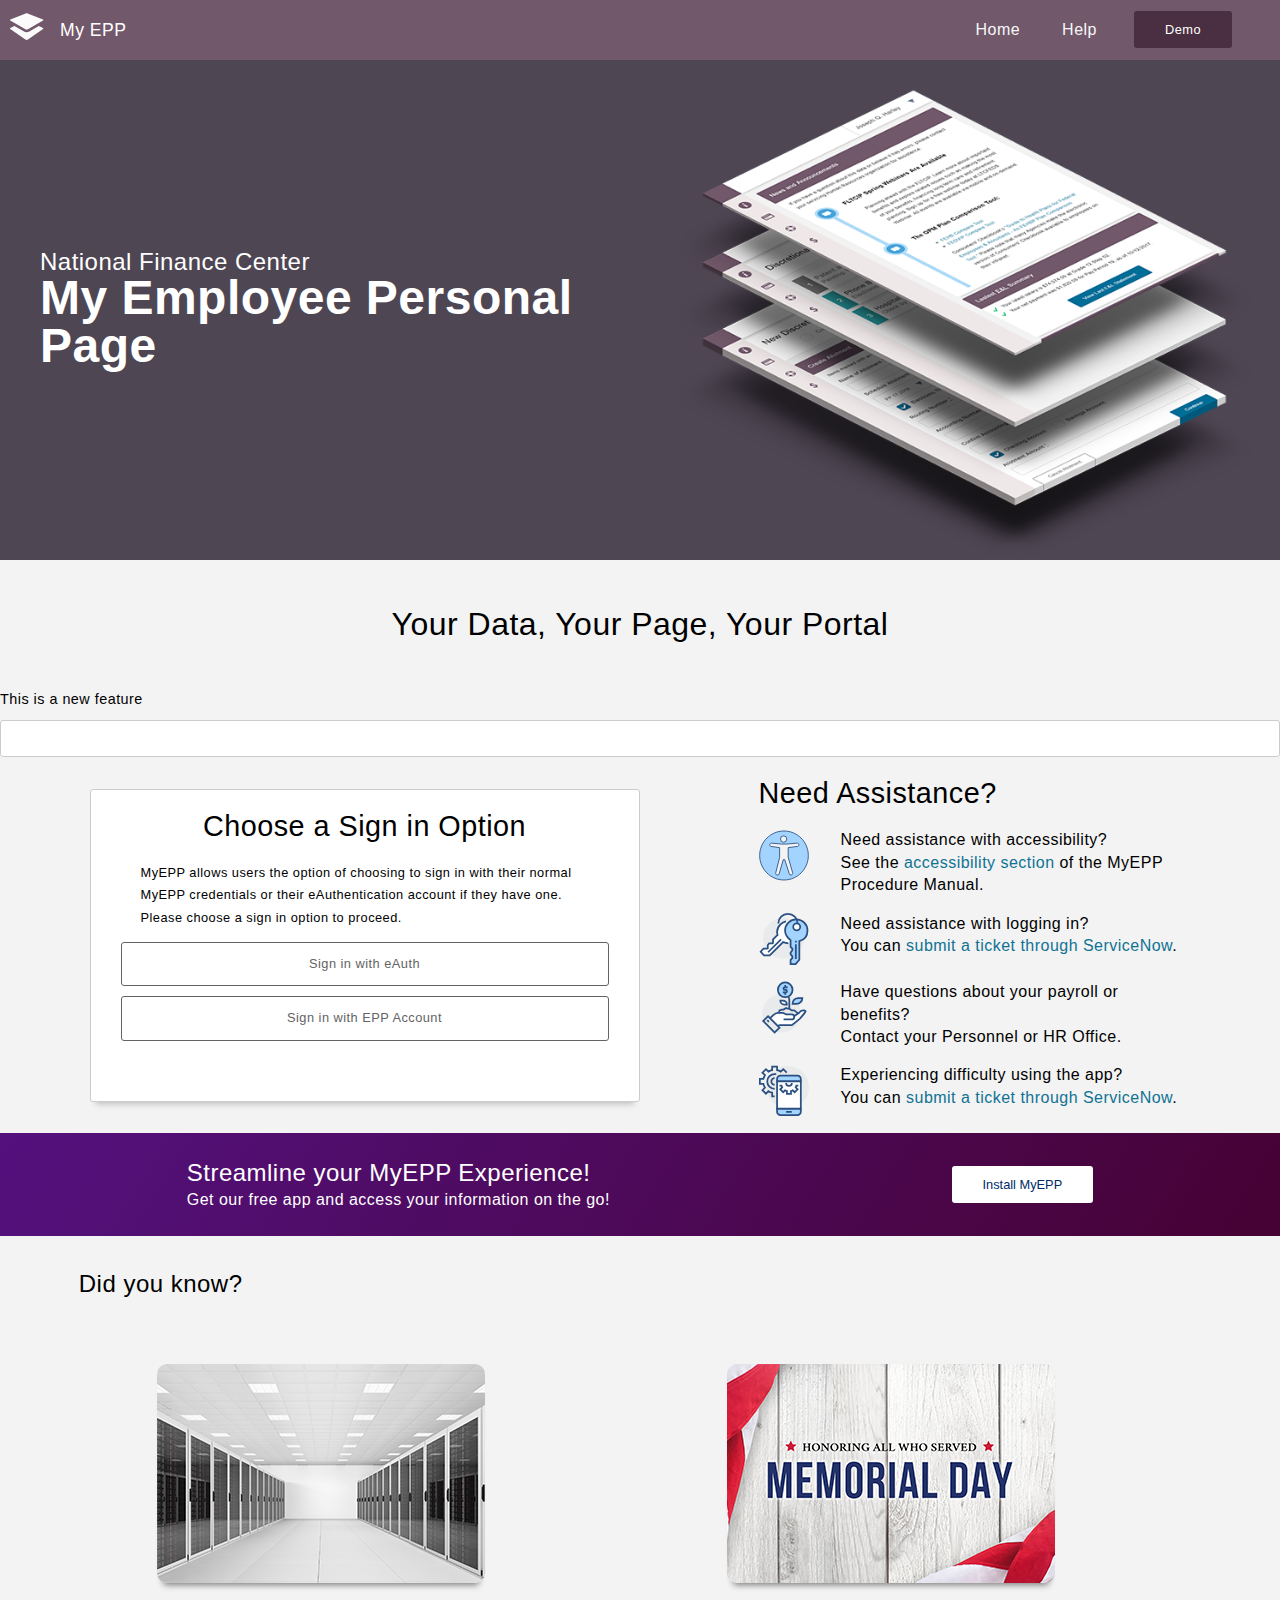
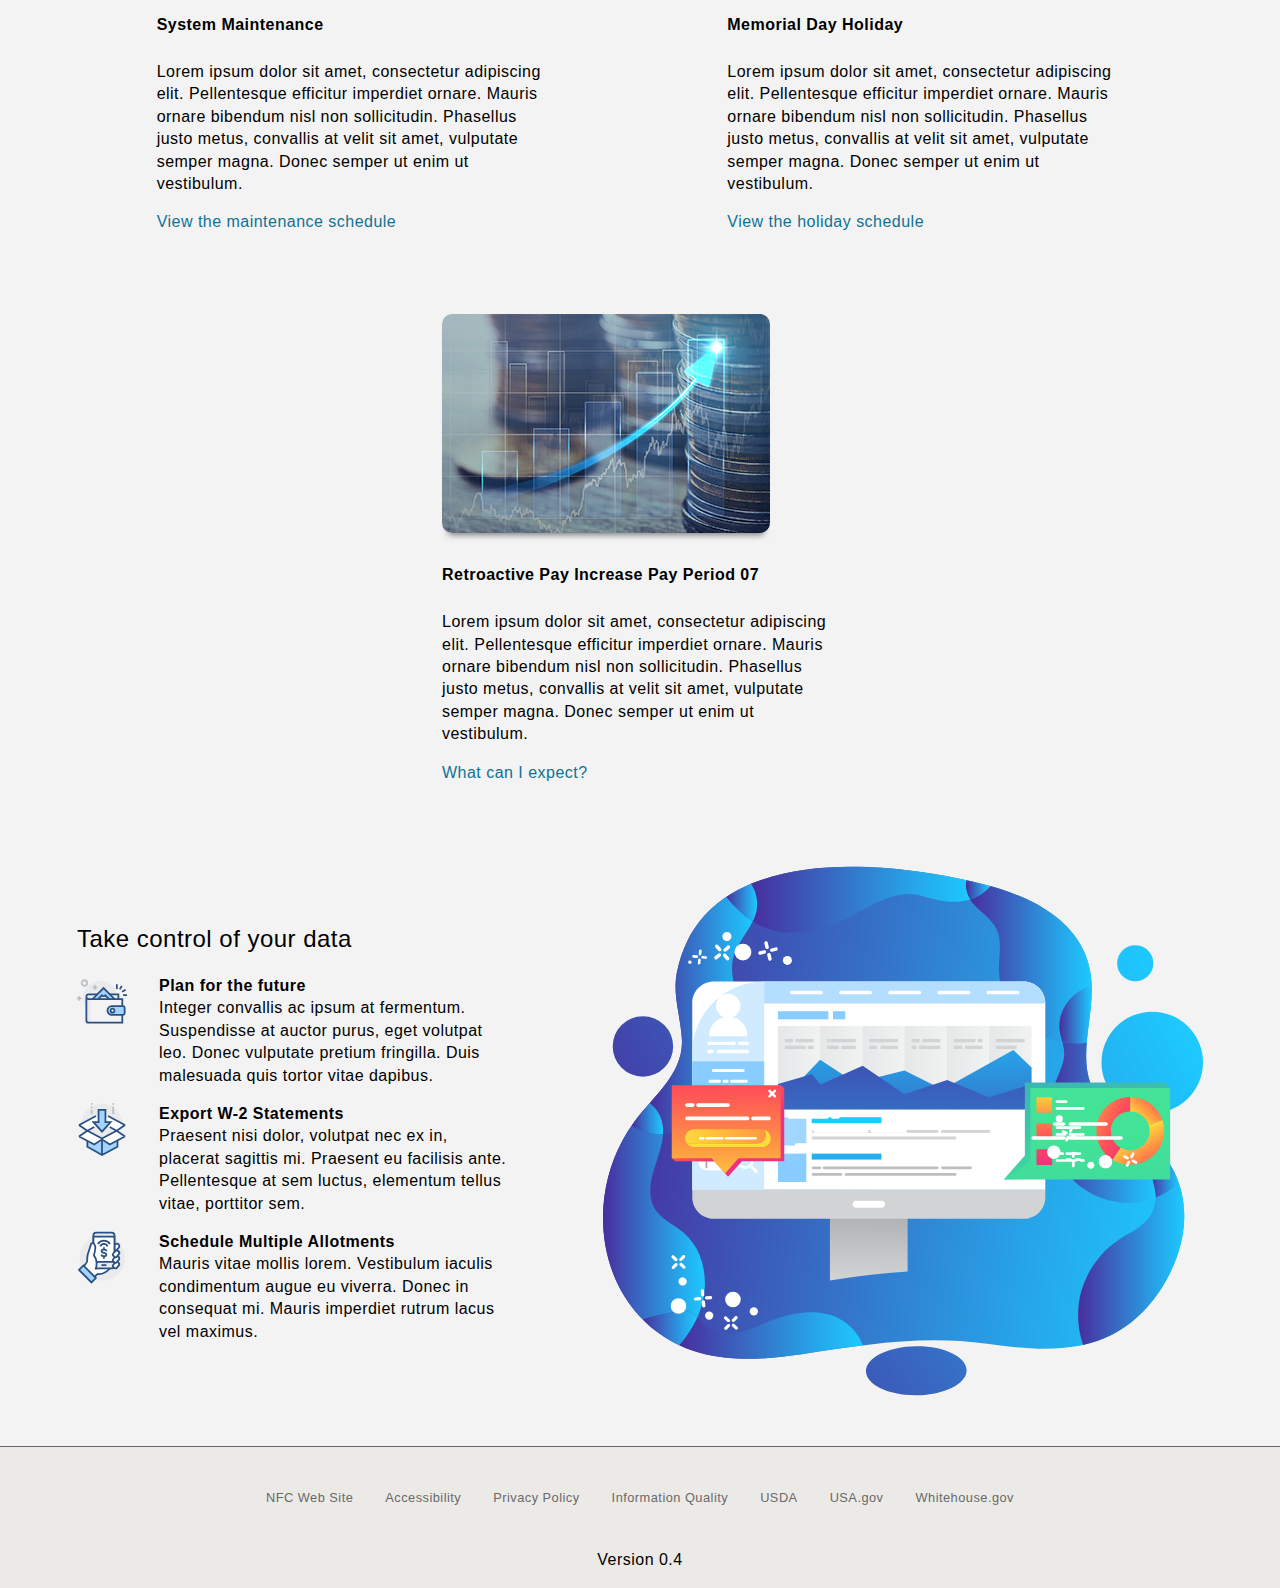
==== commit 0a3e7f0c: "add test" ====
--- a/index.html
+++ b/index.html
@@ -49,7 +49,10 @@
         </div>
 
     <h2 class="heading--large align--center" style="margin: 3rem">Your Data, Your Page, Your Portal</h2>
-        
+       <form class="test_example">
+	       <label for="example">This is a new feature</label>
+	       <input type="text" id="example" />
+	</form>
     <section class="landing-page__section flex-box" aria-label="Sign into MyEPP">
         <div class="card card--sign-in margin--auto">
             
@@ -175,9 +178,6 @@
 	<script src="/js/epp.js"></script>
 	<script>
 		$('#dd__menu').DropDown();
-		window.addEventListener('appinstalled', (evt) => {
-		document.querySelector('.install_pwa').style.display = 'none';
-		});
 	</script>
 </body>
 </html>
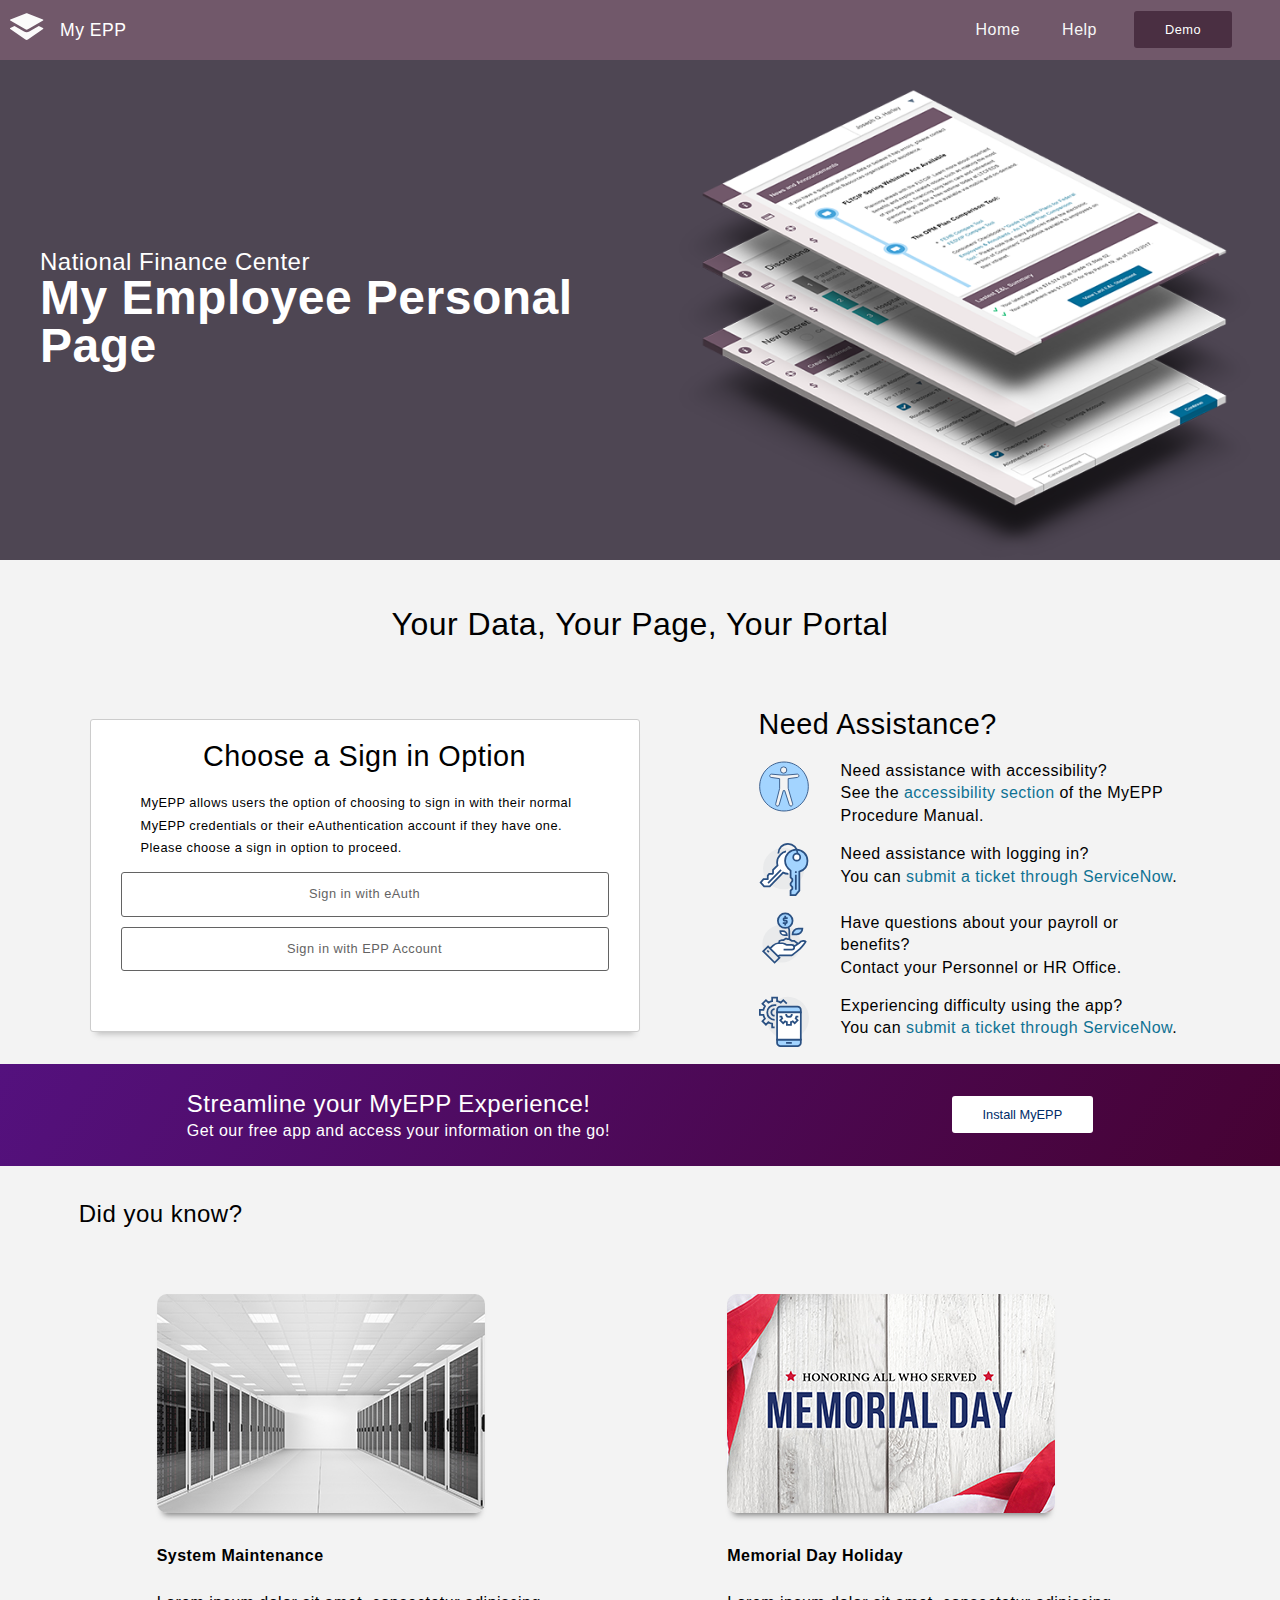
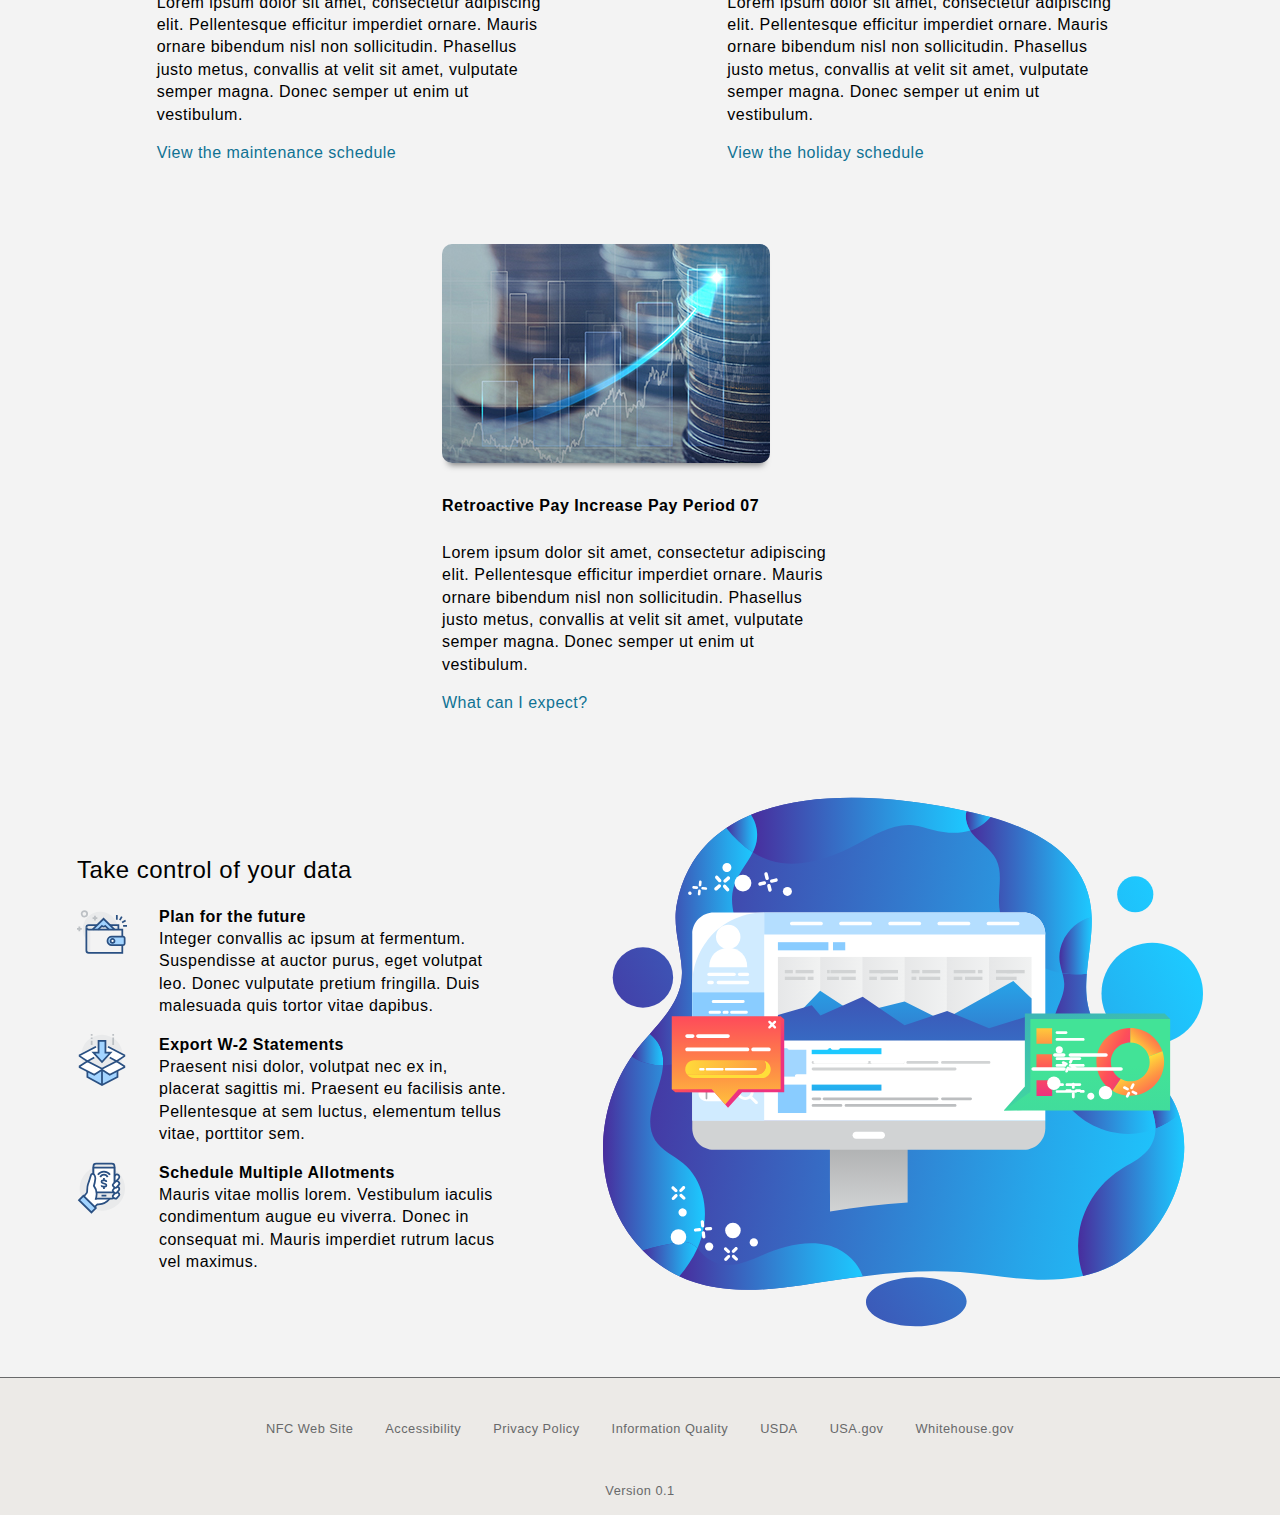
==== commit 9de9c463: "update" ====
--- a/index.html
+++ b/index.html
@@ -11,6 +11,16 @@
     <meta name="apple-mobile-web-app-status-bar-style" content="black">
     <meta name="apple-mobile-web-app-title" content="My EPP">
     <link rel="apple-touch-icon" href="/img/app-icons/apple-icon.png">
+    <link href="/img/splashscreens/iphone5_splash.png" media="(device-width: 320px) and (device-height: 568px) and (-webkit-device-pixel-ratio: 2)" rel="apple-touch-startup-image" />
+    <link href="/img/splashscreens/iphone6_splash.png" media="(device-width: 375px) and (device-height: 667px) and (-webkit-device-pixel-ratio: 2)" rel="apple-touch-startup-image" />
+    <link href="/img/splashscreens/iphoneplus_splash.png" media="(device-width: 621px) and (device-height: 1104px) and (-webkit-device-pixel-ratio: 3)" rel="apple-touch-startup-image" />
+    <link href="/img/splashscreens/iphonex_splash.png" media="(device-width: 375px) and (device-height: 812px) and (-webkit-device-pixel-ratio: 3)" rel="apple-touch-startup-image" />
+    <link href="/img/splashscreens/iphonexr_splash.png" media="(device-width: 414px) and (device-height: 896px) and (-webkit-device-pixel-ratio: 2)" rel="apple-touch-startup-image" />
+    <link href="/img/splashscreens/iphonexsmax_splash.png" media="(device-width: 414px) and (device-height: 896px) and (-webkit-device-pixel-ratio: 3)" rel="apple-touch-startup-image" />
+    <link href="/img/splashscreens/ipad_splash.png" media="(device-width: 768px) and (device-height: 1024px) and (-webkit-device-pixel-ratio: 2)" rel="apple-touch-startup-image" />
+    <link href="/img/splashscreens/ipadpro1_splash.png" media="(device-width: 834px) and (device-height: 1112px) and (-webkit-device-pixel-ratio: 2)" rel="apple-touch-startup-image" />
+    <link href="/img/splashscreens/ipadpro3_splash.png" media="(device-width: 834px) and (device-height: 1194px) and (-webkit-device-pixel-ratio: 2)" rel="apple-touch-startup-image" />
+    <link href="/img/splashscreens/ipadpro2_splash.png" media="(device-width: 1024px) and (device-height: 1366px) and (-webkit-device-pixel-ratio: 2)" rel="apple-touch-startup-image" />
     <link href="/css/nfc.framework.css" type="text/css" rel="stylesheet">
     <link href="/css/theme.css" type="text/css" rel="stylesheet">
 </head>
@@ -49,10 +59,7 @@
         </div>
 
     <h2 class="heading--large align--center" style="margin: 3rem">Your Data, Your Page, Your Portal</h2>
-       <form class="test_example">
-	       <label for="example">This is a new feature</label>
-	       <input type="text" id="example" />
-	</form>
+        
     <section class="landing-page__section flex-box" aria-label="Sign into MyEPP">
         <div class="card card--sign-in margin--auto">
             
@@ -180,4 +187,4 @@
 		$('#dd__menu').DropDown();
 	</script>
 </body>
-</html>
+</html>--- a/css/nfc.framework.css
+++ b/css/nfc.framework.css
@@ -2251,7 +2251,7 @@
     margin: auto;
 	background: #333333;
     background: rgba(51, 51, 51, 0.74);
-    z-index: 100;
+    z-index: 1000;
 	opacity: 0;
 	overflow-y: scroll;
     transition: .3s ease opacity;
--- a/css/theme.css
+++ b/css/theme.css
@@ -3,7 +3,7 @@
 	/* IE Fix */
 	-ms-grid-rows: max-content minmax(max-content, 2fr) minmax(max-content, min-content);
 }
-
+.test_example {font-size 1.5rem;color:purple;}
 main {
     padding-bottom: 3rem;
 }
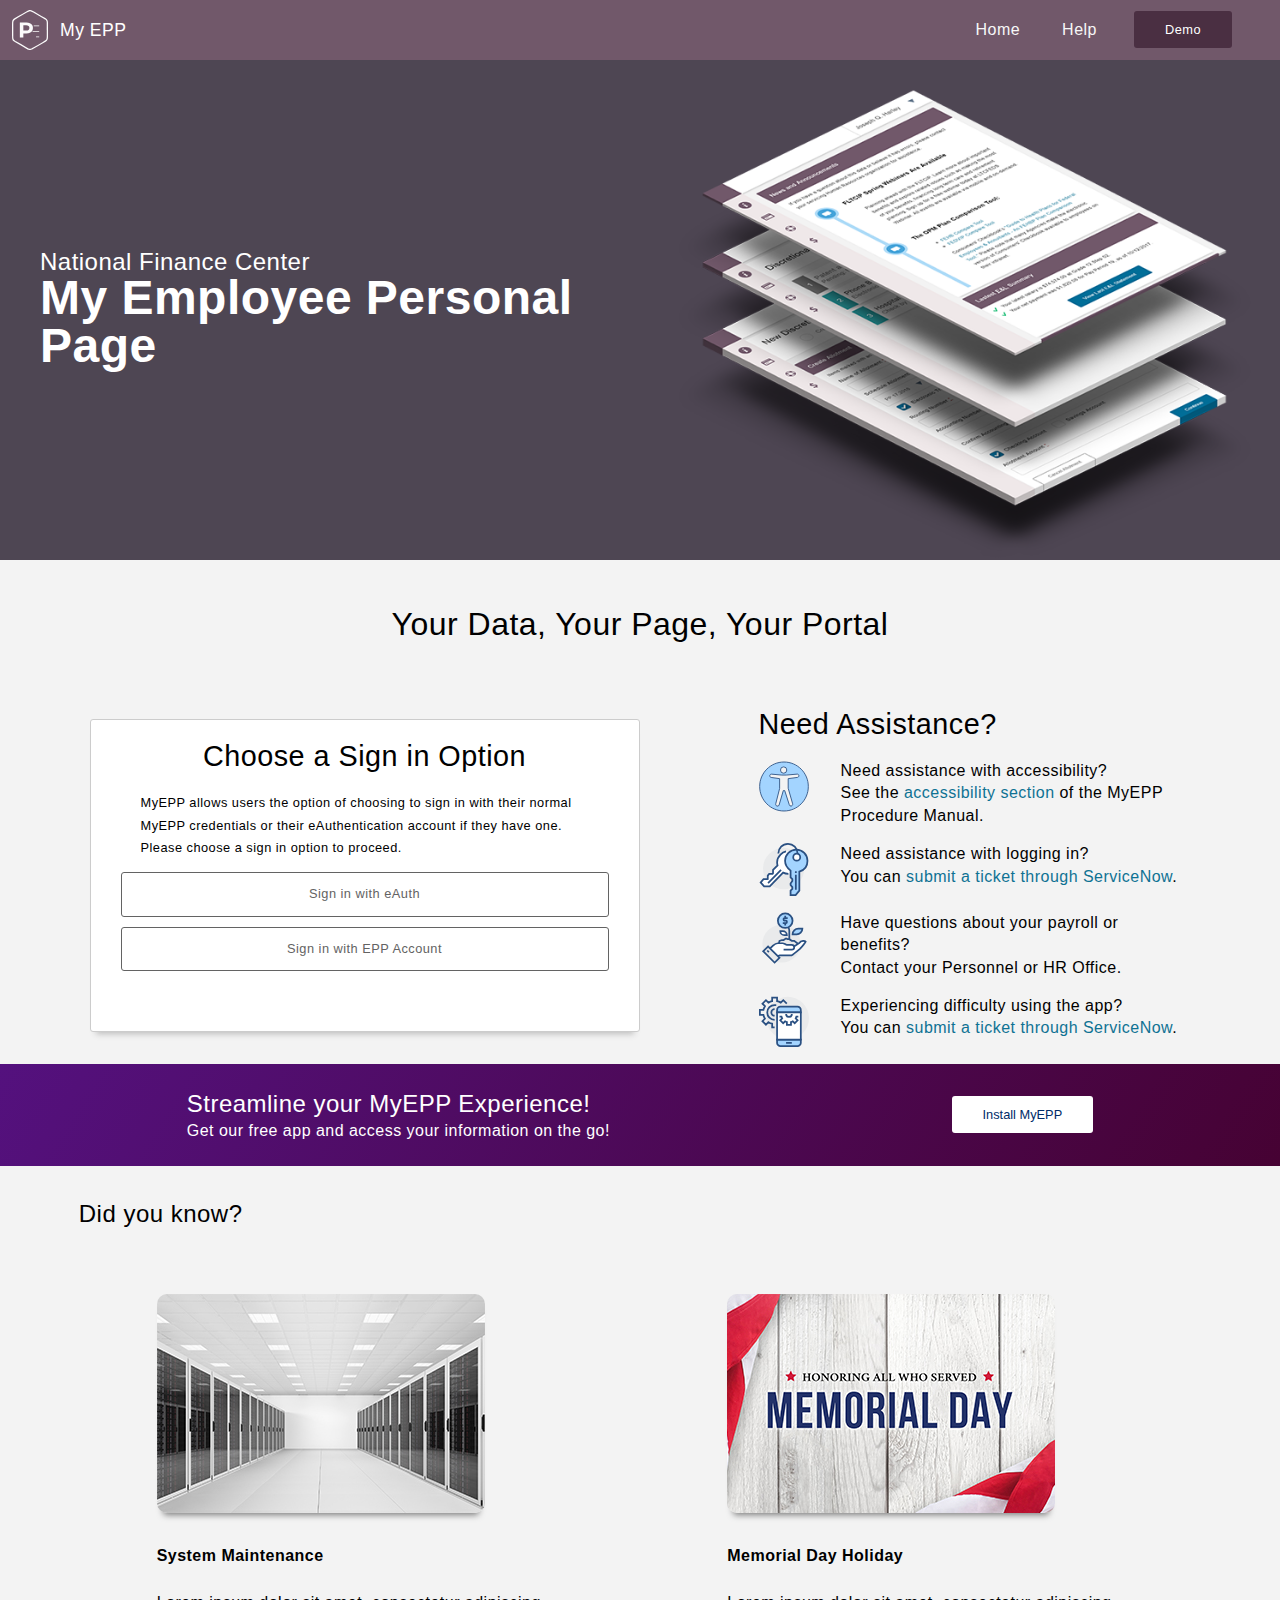
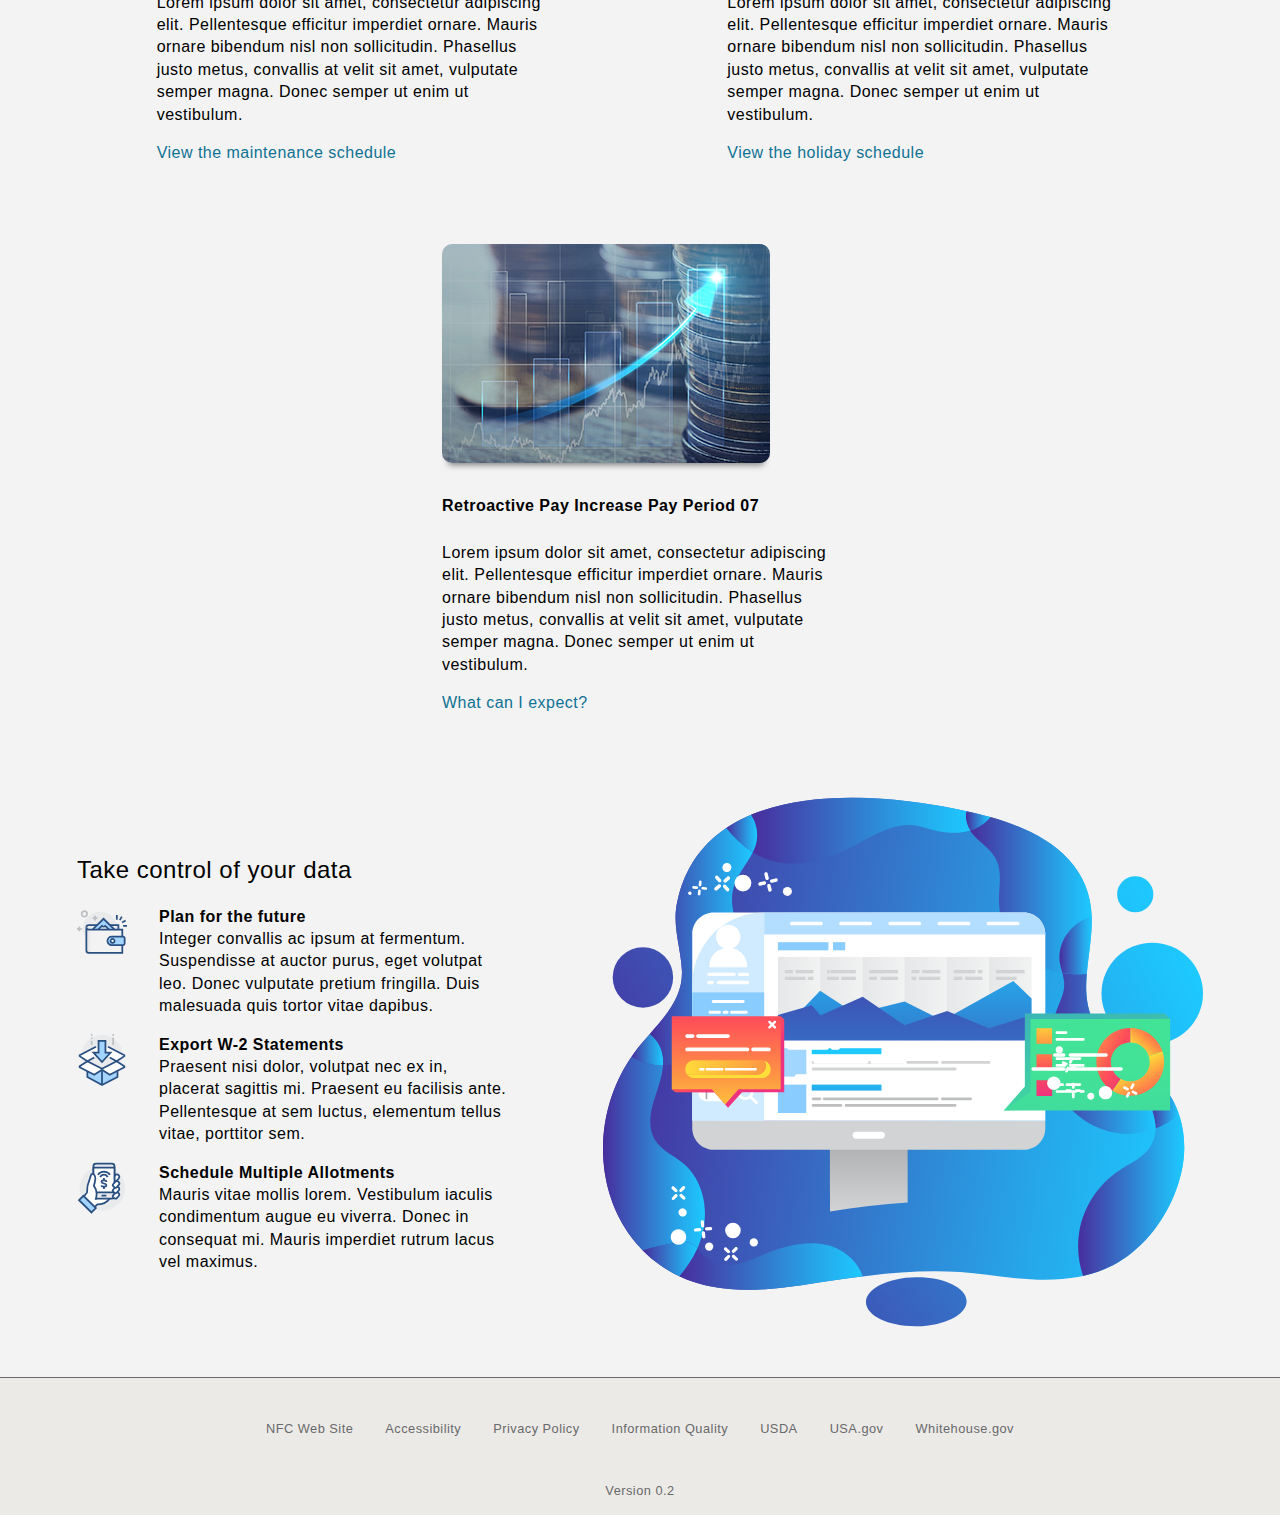
==== commit c4e792b7: "update and version bump" ====
--- a/index.html
+++ b/index.html
@@ -28,12 +28,8 @@
 	<a href="#main" class="skip-content" id="skipnav">Skip to Main Content</a>
 	<header class="header header--landing_page">
 		<h1 class="header__logo align--left">
-			<svg class="logo__icon" viewBox="0 0 24 24" role="presentation">
-				<path fill="#FBFBFB" d="M9.248,11.601c0.45,0.313,1.05,0.313,1.5,0l9.088-5.281c0.236-0.164,0.21-0.518-0.048-0.646l-9.205-3.537
-					c-0.368-0.183-0.802-0.183-1.17,0L0.208,5.674C-0.05,5.801-0.076,6.156,0.16,6.32L9.248,11.601z M19.788,10.811l-2.486-1.233
-					l-5.725,3.327c-0.469,0.309-1.014,0.471-1.579,0.471s-1.11-0.163-1.579-0.471L2.698,9.576l-2.49,1.234
-					c-0.258,0.128-0.284,0.482-0.048,0.646l9.088,6.309c0.45,0.313,1.05,0.313,1.5,0l9.088-6.309
-					C20.072,11.293,20.046,10.939,19.788,10.811z"/>
+			<svg class="logo__icon" viewBox="0 0 20 20" role="presentation">
+				<path fill="#FBFBFB" d="M18.993 10.016c0 1.257.01 2.514-.004 3.77-.009.822-.316 1.508-1.017 1.981-.208.14-.415.284-.632.409a2108.75 2108.75 0 0 1-5.638 3.252c-.472.271-.951.558-1.51.571a3.23 3.23 0 0 1-.998-.151c-.296-.089-.575-.25-.846-.406a1242.294 1242.294 0 0 1-5.709-3.296 7.121 7.121 0 0 1-.761-.517c-.551-.424-.806-1.008-.832-1.687a65.53 65.53 0 0 1-.039-2.261 519.97 519.97 0 0 1 .003-4.837c.002-.389.032-.782.093-1.166.097-.612.442-1.087.957-1.414a62.701 62.701 0 0 1 2.118-1.269c1.399-.814 2.796-1.631 4.209-2.42A5.413 5.413 0 0 1 9.695.046c.533-.133 1.054.04 1.527.303.811.449 1.616.912 2.42 1.374 1.252.719 2.502 1.442 3.752 2.166.193.112.378.238.563.362.707.476 1.026 1.163 1.034 1.994.012 1.257.002 2.514.002 3.771zm-.619.017h-.024c0-1.264.005-2.527-.002-3.791-.004-.608-.226-1.116-.75-1.461-.216-.142-.43-.286-.653-.415a1541.308 1541.308 0 0 0-5.566-3.21 8.242 8.242 0 0 0-.846-.41A1.291 1.291 0 0 0 9.494.742a8.078 8.078 0 0 0-.863.419c-1.441.824-2.88 1.654-4.315 2.489-.651.379-1.298.766-1.934 1.168-.398.252-.623.635-.683 1.103-.031.242-.05.486-.051.73-.005 1.201-.003 2.402-.002 3.603 0 1.089.012 2.179-.003 3.268-.012.875.311 1.543 1.101 1.959.092.049.179.109.269.162 1.662.958 3.323 1.918 4.987 2.873.411.236.826.466 1.247.683.497.256 1.005.254 1.508.008.2-.098.401-.196.594-.307 1.693-.975 3.386-1.95 5.074-2.932.44-.256.872-.526 1.291-.814.349-.24.548-.593.59-1.018.033-.326.061-.653.064-.98.011-1.042.006-2.082.006-3.123z"/><path fill="#FBFBFB" d="M12.952 10.9c-.474 0-.949-.001-1.423.001-.139 0-.258-.026-.265-.194-.007-.186.121-.209.267-.209h2.825c.143 0 .279.015.276.201-.003.179-.133.203-.279.202-.466-.002-.933-.001-1.401-.001zM13.223 8.175c-.369 0-.739-.003-1.108.002-.151.002-.281-.043-.289-.201-.008-.169.127-.209.275-.209l2.258.001c.141 0 .28.02.274.205-.006.175-.136.204-.281.204-.376-.003-.753-.002-1.129-.002zM13.809 13.632h-.606c-.128 0-.219-.049-.22-.191-.001-.15.09-.209.228-.209h1.19c.14 0 .23.062.232.208.002.157-.107.194-.24.193l-.584-.001c0 .001 0 0 0 0zM9.933 6.596c.492.223.872.539 1.138.949.266.41.399.895.399 1.456 0 .554-.133 1.037-.399 1.451a2.54 2.54 0 0 1-1.138.949c-.492.219-1.073.329-1.741.329H6.671v2.082H4.924v-7.55h3.268c.668-.001 1.249.111 1.741.334zm-.641 3.37c.273-.226.41-.548.41-.965 0-.424-.137-.75-.41-.976-.273-.226-.672-.34-1.197-.34H6.671v2.621h1.424c.524 0 .923-.113 1.197-.34z"/>
 			</svg>
 			<span class="logo__text">My EPP</span>
 	   </h1>
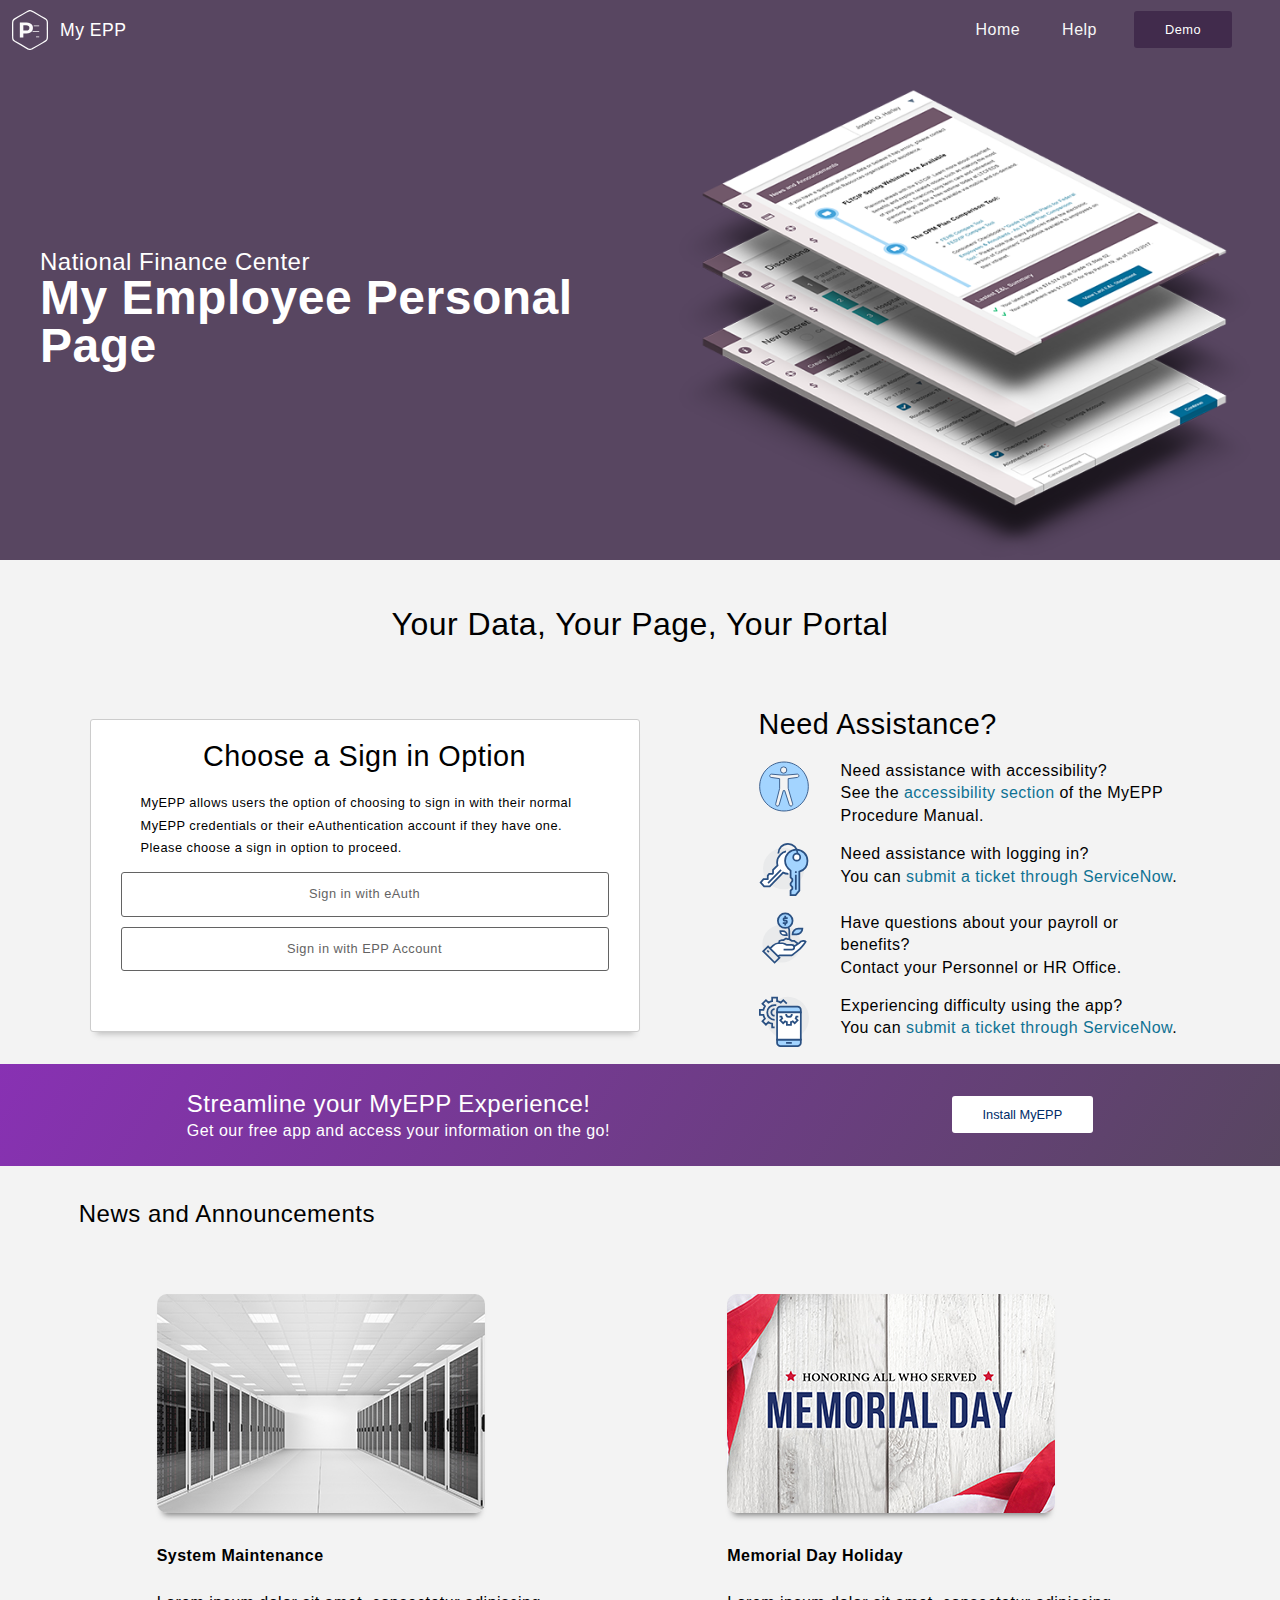
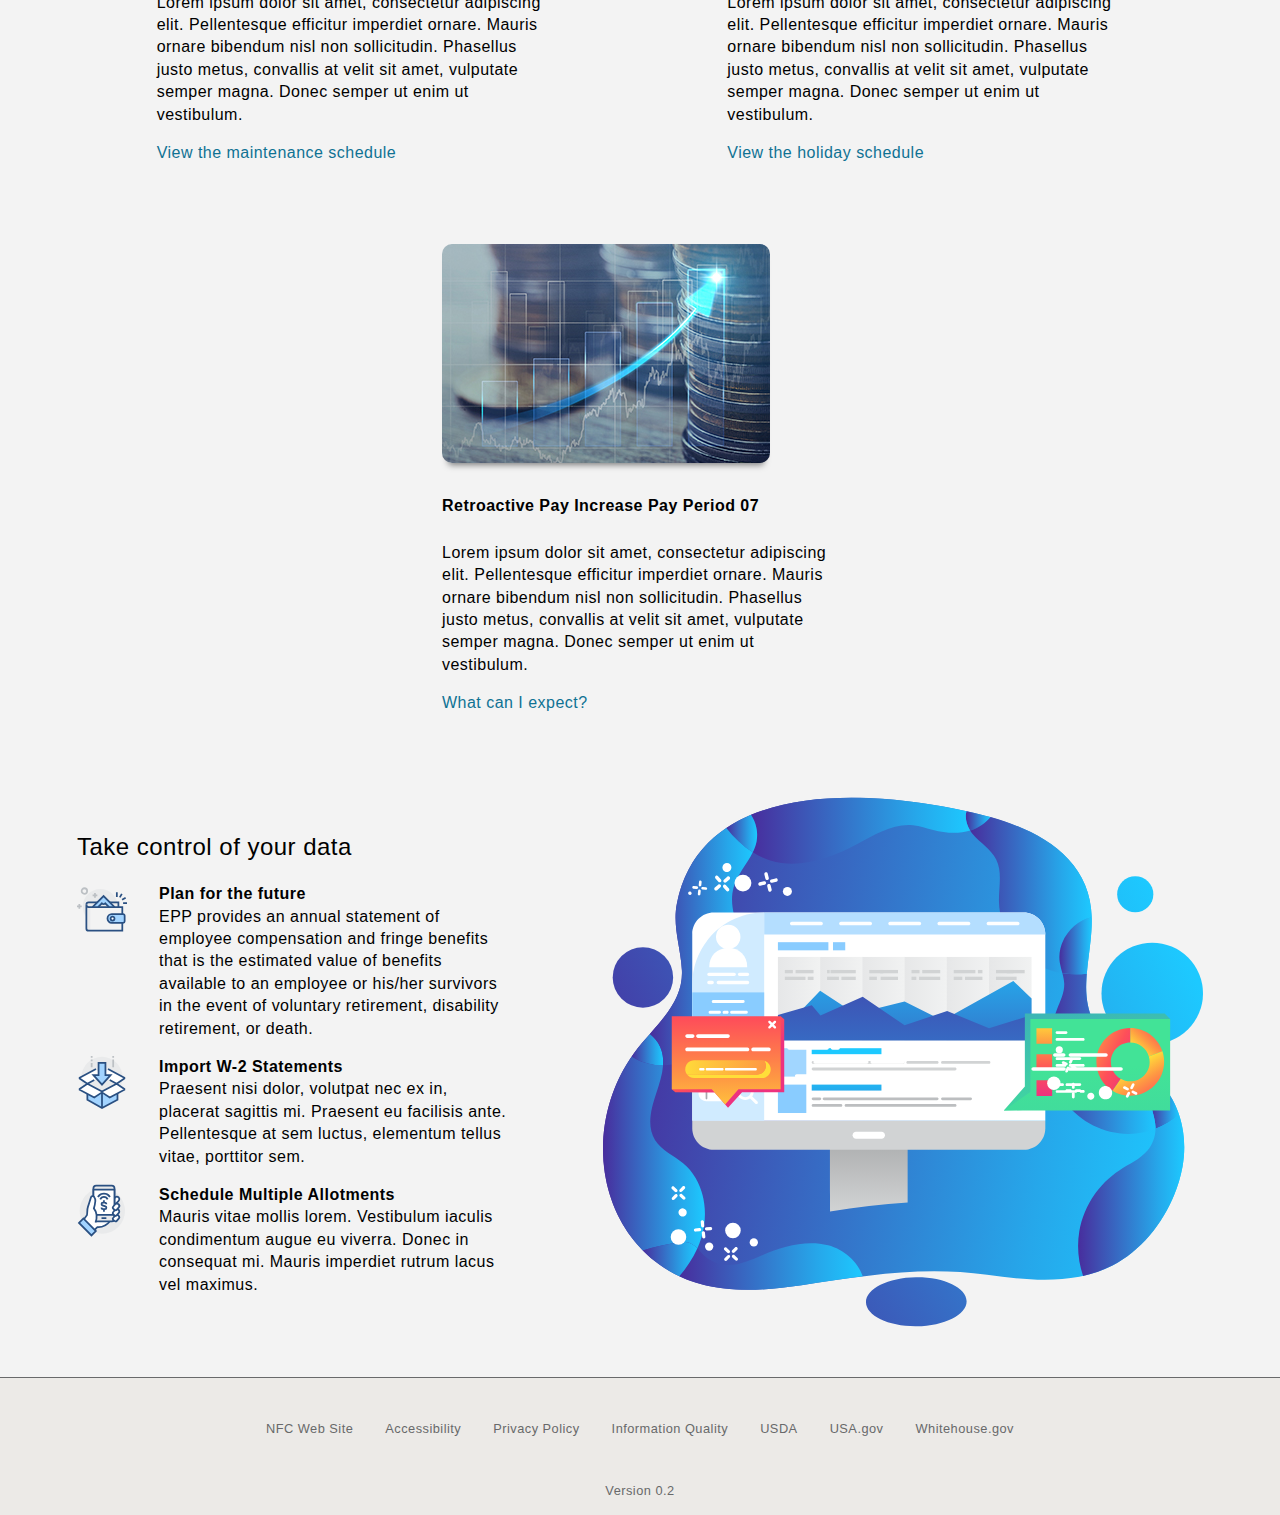
==== commit c491dc73: "update" ====
--- a/index.html
+++ b/index.html
@@ -34,7 +34,7 @@
 			<span class="logo__text">My EPP</span>
 	   </h1>
 
-        <ul class="header--landing_page__menu">
+        <ul class="header--landing_page__menu no-standalone">
             <li class="header--landing_page__menu__menu-item"><a href="/">Home</a></li>
             <li class="header--landing_page__menu__menu-item"><a href="#">Help</a></li>
             <li class="header--landing_page__menu__menu-item"><a href="#" class="button button--white">Demo</a></li>
@@ -42,7 +42,7 @@
 
 	</header>
     <main id="main" class="main layout--one-column" role="main">
-        <div class="landing-page__container">
+        <div class="landing-page__container no-standalone">
             <div class="landing-page__container__banner">
                 <div class="landing-page__container__banner__content">
                     <div class="landing-page__banner__text">
@@ -54,7 +54,7 @@
             </div>
         </div>
 
-    <h2 class="heading--large align--center" style="margin: 3rem">Your Data, Your Page, Your Portal</h2>
+    <h2 class="heading--large align--center no-standalone" style="margin: 3rem">Your Data, Your Page, Your Portal</h2>
         
     <section class="landing-page__section flex-box" aria-label="Sign into MyEPP">
         <div class="card card--sign-in margin--auto">
@@ -101,15 +101,15 @@
             </ul>
         </div>
     </section>
-    <aside class="install_pwa">
+    <aside class="install_pwa no-standalone">
         <div style="margin: auto">
             <h1 class="heading--small">Streamline your MyEPP Experience!</h1>
             <p>Get our free app and access your information on the go!</p>
         </div>
         <button id="add_to_homescreen" class="button button--white">Install MyEPP</button>
     </aside>
-    <section class="landing-page__section" aria-labelledby="did_you_know">
-        <h3 id="did_you_know" class="heading--small">Did you know?</h3>
+    <section class="landing-page__section no-standalone" aria-labelledby="did_you_know">
+        <h3 id="did_you_know" class="heading--small">News and Announcements</h3>
         <ul class="news-box">
             <li class="news-box__article">
                 <img src="img/news/maintenance.jpg" alt="" />
@@ -131,7 +131,7 @@
             </li>
         </ul>
     </section>
-    <section class="landing-page__section flex-box" aria-labelledby="control-your-data">
+    <section class="landing-page__section flex-box no-standalone" aria-labelledby="control-your-data">
         <div class="margin--auto">
             <h3 class="heading--small" id="control-your-data">Take control of your data</h3>
             <ul class="graphic-list">
@@ -139,13 +139,13 @@
                     <img src="img/wallet.svg" class="graphic-list__item__image" alt="" />
                     <div>
                         <strong>Plan for the future</strong><br>
-                        Integer convallis ac ipsum at fermentum. Suspendisse at auctor purus, eget volutpat leo. Donec vulputate pretium fringilla. Duis malesuada quis tortor vitae dapibus.
+                        EPP provides an annual statement of employee compensation and fringe benefits that is the estimated value of benefits available to an employee or his/her survivors in the event of voluntary retirement, disability retirement, or death.
                     </div>
                 </li>
                 <li class="graphic-list__item">
                     <img src="img/export.svg" class="graphic-list__item__image" alt="" />
                     <div>
-                        <strong>Export W-2 Statements</strong><br>
+                        <strong>Import W-2 Statements</strong><br>
                         Praesent nisi dolor, volutpat nec ex in, placerat sagittis mi. Praesent eu facilisis ante. Pellentesque at sem luctus, elementum tellus vitae, porttitor sem.
                     </div>
                 </li>
--- a/css/nfc.framework.css
+++ b/css/nfc.framework.css
@@ -611,12 +611,11 @@
 	transition: ease background .3s, color .3s;
 }
 
-.button--has-icon-left {
-	padding-left: 10px;
-}
-
-.button--has-icon-right {
-	padding-right: 10px;
+.button--has-icon-left, .button--has-icon-right {
+    padding: 10px;
+    display: inline-flex;
+    align-items: center;
+    justify-content: space-between;
 }
 
 .button--has-icon-left .icon {
@@ -1354,17 +1353,19 @@
 
 .submenu__label {
     font-size: 1rem;
-    margin: 20px 25px 30px 25px;
+    margin: 1rem;
 }
 
 .submenu__item {
-    margin: 10px 25px;
+    margin: 0;
 }
 
 .menu a:link, .menu a:visited {
     color: #ffffff;
     text-decoration: none;
     display: block;
+    padding: 8px 18px;
+    transition: .3s ease background
 }
 
 .menu__item > a:link, .menu__item > a:visited {
@@ -1373,8 +1374,8 @@
 	color: #ffffff;
 }
 
-.submenu__item > a:hover {
-	color: #00E2FF;
+.submenu__item > a:hover, .submenu__item > a:focus {
+	background-color: #584661;
 }
 
 .menu__item:hover, .menu__item:focus, .menu__item--active {
--- a/css/theme.css
+++ b/css/theme.css
@@ -3,14 +3,18 @@
 	/* IE Fix */
 	-ms-grid-rows: max-content minmax(max-content, 2fr) minmax(max-content, min-content);
 }
-.test_example {font-size 1.5rem;color:purple;}
+
 main {
     padding-bottom: 3rem;
 }
 
+abbr {
+    text-decoration: none;
+}
+
 .install_pwa {
     background: rgb(82, 15, 118);
-    background: linear-gradient(122deg, rgba(84,17,126,1) 0%, rgb(70, 2, 51) 100%);
+    background: linear-gradient(122deg, rgb(136, 49, 179) 0%, rgb(88, 70, 97) 100%);
     color: #ffffff;
     display: flex;
     align-items: center;
@@ -34,7 +38,8 @@
 }
 
 .header--landing_page, .header__logo {
-	background-color: #71586a;
+	/*background-color: #71586a;*/
+	background-color: #584661;
 }
 
 .header--landing_page__menu {
@@ -56,7 +61,8 @@
 
 .header--landing_page__menu__menu-item .button.button--white {
     padding: 10px 30px;
-    background-color: #4a2f42;
+    /*background-color: #4a2f42;*/
+    background-color: #412b4c;
     color: #ffffff;
     border: 1px solid transparent;
     text-decoration: none;
@@ -108,7 +114,8 @@
 }
 
 .landing-page__container {
-    background: #4e4653;
+    /*background: #4e4653;*/
+    background: #584661;
     color: #ffffff;
     padding: 0;
     overflow: hidden;
@@ -208,6 +215,10 @@
     margin: 0 2rem 0 0;
 }
 
+.menu, .card {
+    font-size: 1rem;
+}
+
 .menu__container {
     background-color: #efe8e9;
     color: #564451;
@@ -218,7 +229,8 @@
 }
 
 .menu__item .icon {
-    fill: #71586a;
+    /*fill: #71586a;*/
+    fill: #584661;
 }
 
 .menu__item:hover, .menu__item:focus, .menu__item--active {
@@ -232,7 +244,7 @@
 
 .submenu__item > a:hover {
     color: #ffffff;
-    text-decoration: underline;
+    background-color: #584661;
 }
 
 .masonry-grid {
@@ -240,36 +252,145 @@
 }
 
 .card__heading {
-    background-color: #71586a;
+    /*background-color: #71586a;*/
+    background-color: #584661;
 }
 
 .card__heading abbr {
 	margin: 0 5px;
 }
 
-.my-dates, .my-salary {
+.my-dates, .latest-EL {
 	list-style: none;
 	padding: 0
 }
 
-.my-dates li, .my-salary li {
+.my-dates li, .latest-EL li {
 	margin: 1rem 0;
 	display: flex;
-	align-items: flex-start;
+	align-items: center;
 }
 
 .my-dates .icon {
-	margin: 0 10px;
-    width: 20px;
-    height: 20px;
-    fill: #8694ad;
-}
-
-.my-salary .icon {
-	margin: 0 10px;
-    width: 20px;
-    height: 20px;
-    fill: #1bbf78;
+	margin: 0 1rem;
+    width: 30px;
+    height: 30px;
+    fill: #767676;
+}
+
+.latest-EL {
+    margin: 0 0 2rem;
+}
+
+.latest-EL li {
+    border-bottom: 1px solid #e1e1e1;
+    padding: 0 0 1rem;
+    margin: 0;
+    flex-wrap: wrap;
+    justify-content: center;
+}
+
+.latest-EL__value {
+    margin: 1rem 1rem 0;
+    font-size: 1rem;
+    text-align: right;
+}
+
+.latest-EL__value--leave {
+    font-size: .8rem;
+    color: #4d4d4d;
+}
+
+.latest-EL__value__accrued {
+    display: block;
+    color: #000000;
+    font-size: 1rem;
+}
+
+.latest-EL__property {
+    margin: 1rem auto 0 0;
+    display: flex;
+    align-items: center;
+}
+
+.latest-EL__icon {
+    margin: 0 1rem;
+    width: 40px;
+    height: 40px;
+    padding: 7px;
+    fill: #ffffff;
+    background-color: #1bbf78;
+    border-radius: 90%;
+    flex-shrink: 0;
+    overflow: visible;
+    box-shadow: 0 3px 11px -3px rgb(88, 88, 88);
+}
+
+.latest-EL__icon--blue {
+    background-color: #2496c1;
+}
+
+.latest-EL__timeframe {
+    text-align: center;
+    color: #767676;
+}
+
+.self-service-history {
+    margin: 1rem;
+    padding: 0;
+}
+
+.self-service-history__action--applied .self-service-history__action__icon {
+    background-color: #1bbf78;
+}
+
+.self-service-history__action--applied .self-service-history__action__info {
+    color: #000000;
+}
+
+.self-service-history__action {
+    display: flex;
+    align-items: center;
+    justify-content: center;
+    flex-wrap: wrap;
+    padding: 0;
+    background-color: #ffffff;
+    border-bottom: 1px solid #eaeaea;
+    border-radius: 3px;
+    color: #767676;
+    margin: 0 0 10px;
+    position: relative;
+}
+
+.self-service-history__action:last-child {
+    border: none;    
+}
+
+.self-service-history__action__icon {
+    margin: 0 1rem 0 0;
+    width: 40px;
+    height: 40px;
+    padding: 7px;
+    fill: #ffffff;
+    background-color: #767676;
+    border-radius: 90%;
+    flex-shrink: 0;
+    box-shadow: 0 3px 11px -3px rgb(88, 88, 88);
+}
+
+.self-service-history__action__info {
+    margin: 10px auto 10px 0 !important;
+    color: #767676;
+    font-size: 1rem;
+}
+
+.self-service-history__action__name, .self-service-history__action__status {
+    margin: 0;
+    padding: 0 !important;
+}
+
+.self-service-history__button {
+    margin: 0 0 1rem;
 }
 
 .page__header .button {
@@ -277,10 +398,14 @@
 }
 
 .allotment-list {
-	margin: 0 20px;
+	margin: 1rem;
 	list-style-position: inside;
 	counter-reset: list-cards;
 	padding: 0;
+}
+
+.allotment-list--no-boxshadow .allotment-list__allotment {
+    box-shadow: none;
 }
 
 .allotment-list__allotment {
@@ -318,7 +443,7 @@
 	content: counter(list-cards);
 	counter-increment: list-cards;
 	text-align: center;
-	background-color: #28989c;
+	background-color: #584661;
 	color: #ffffff;
 	font-size: 1.2rem;
 	margin: 0 20px 0 0;
@@ -334,7 +459,7 @@
 .allotment-list .button {margin: 0;width:50px;position: relative}
 
 .allotment-list__info {
-	margin: 10px auto 10px 0;
+	margin: 10px auto 10px 0 !important;
 }
 
 .allotment-list__allotment--pending:before {
@@ -492,6 +617,15 @@
 	}
 }
 @media (max-width: 500px) {
+    .latest-EL__property {
+        width: 100%;
+    }
+
+    .latest-EL__value {
+        margin: .5rem 1rem 0 auto;
+        text-align: right;
+    }
+    
 	#dd__menu__custom-select[data-icon]:before {
 		content: attr(data-icon);
 		position: absolute;
